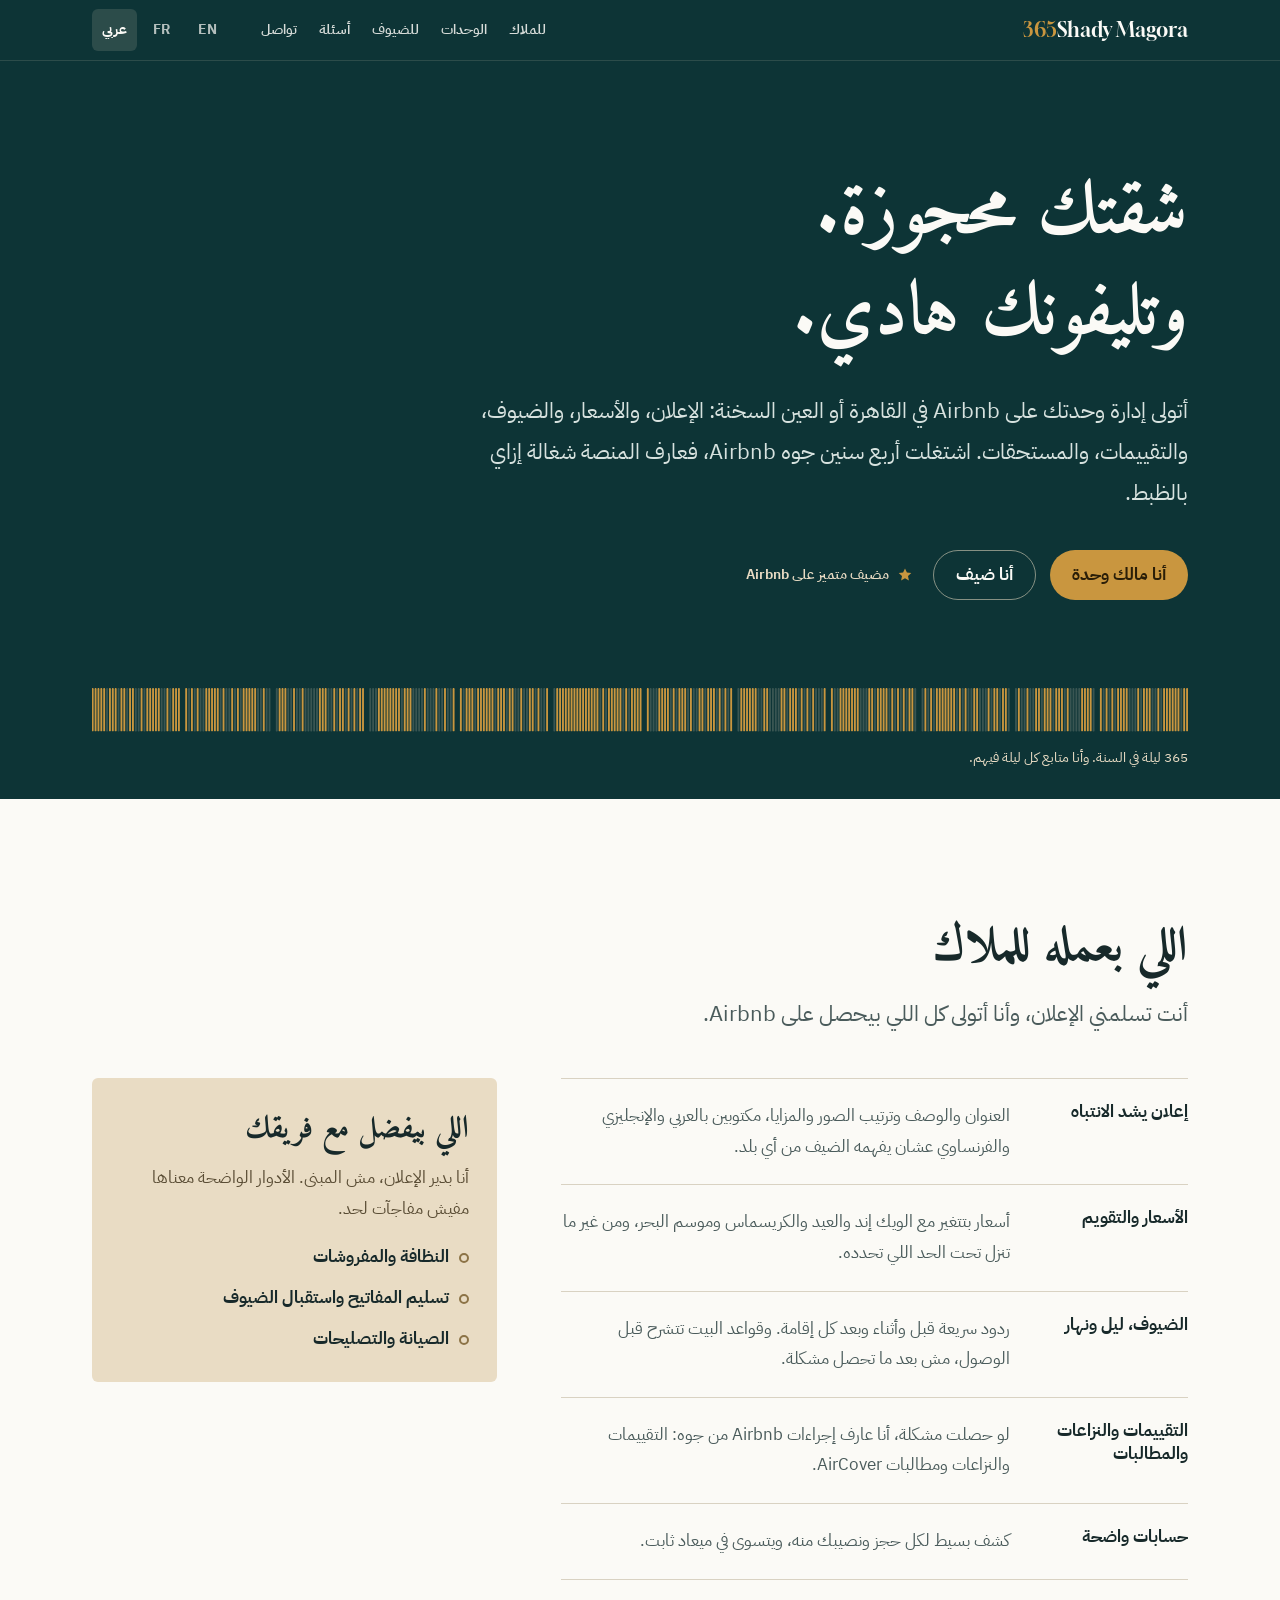
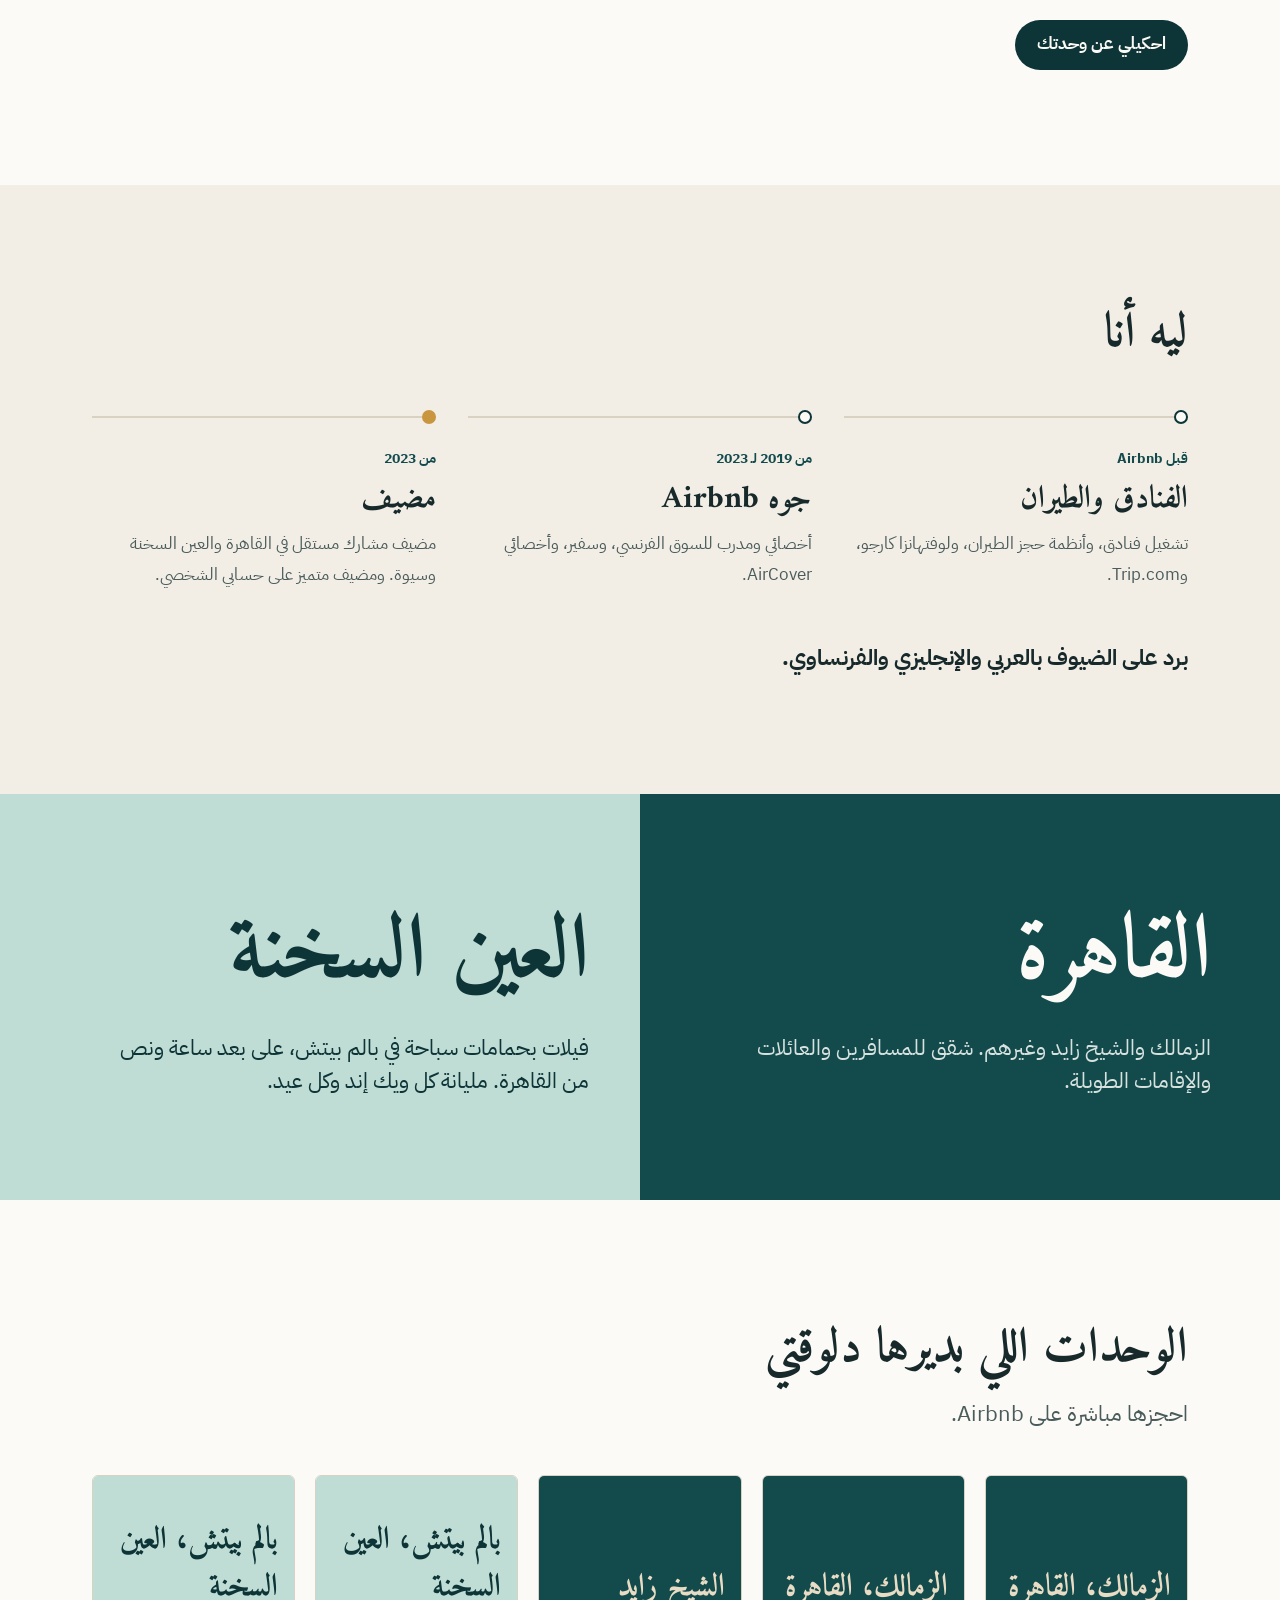
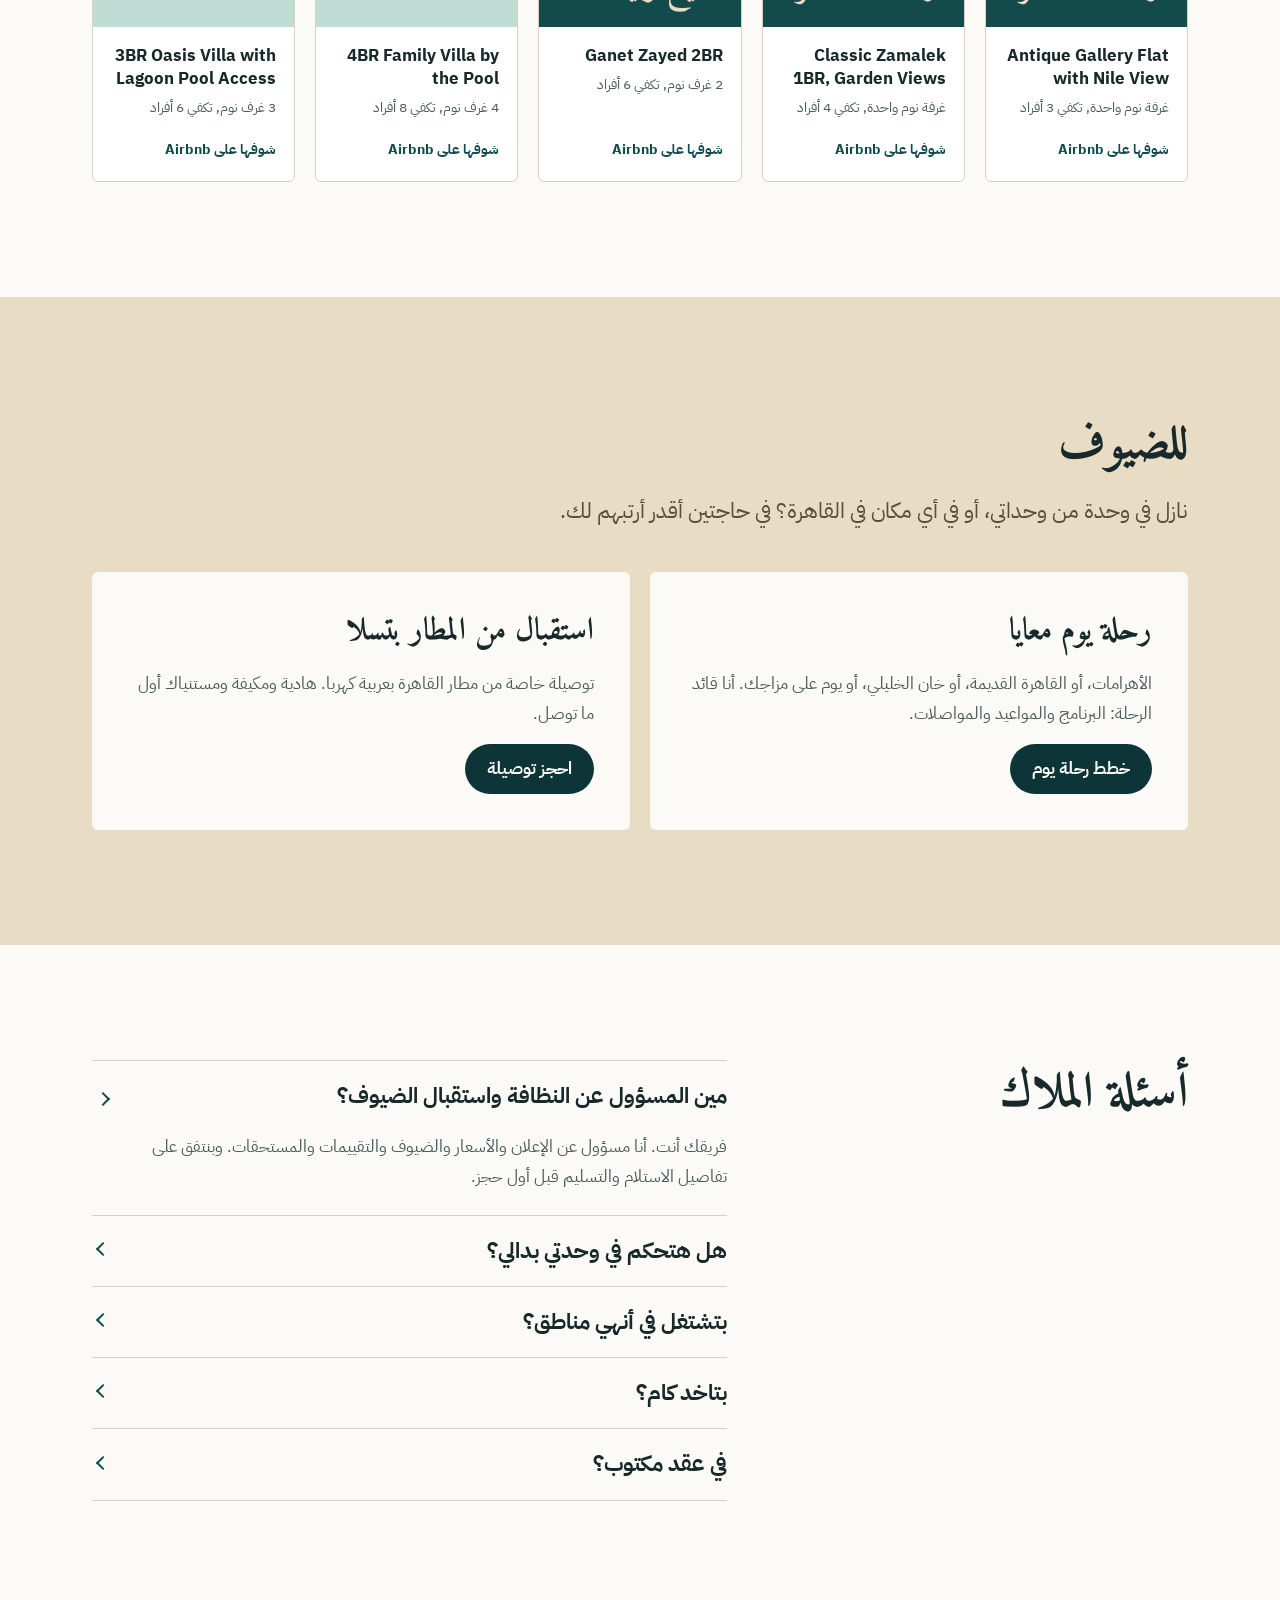
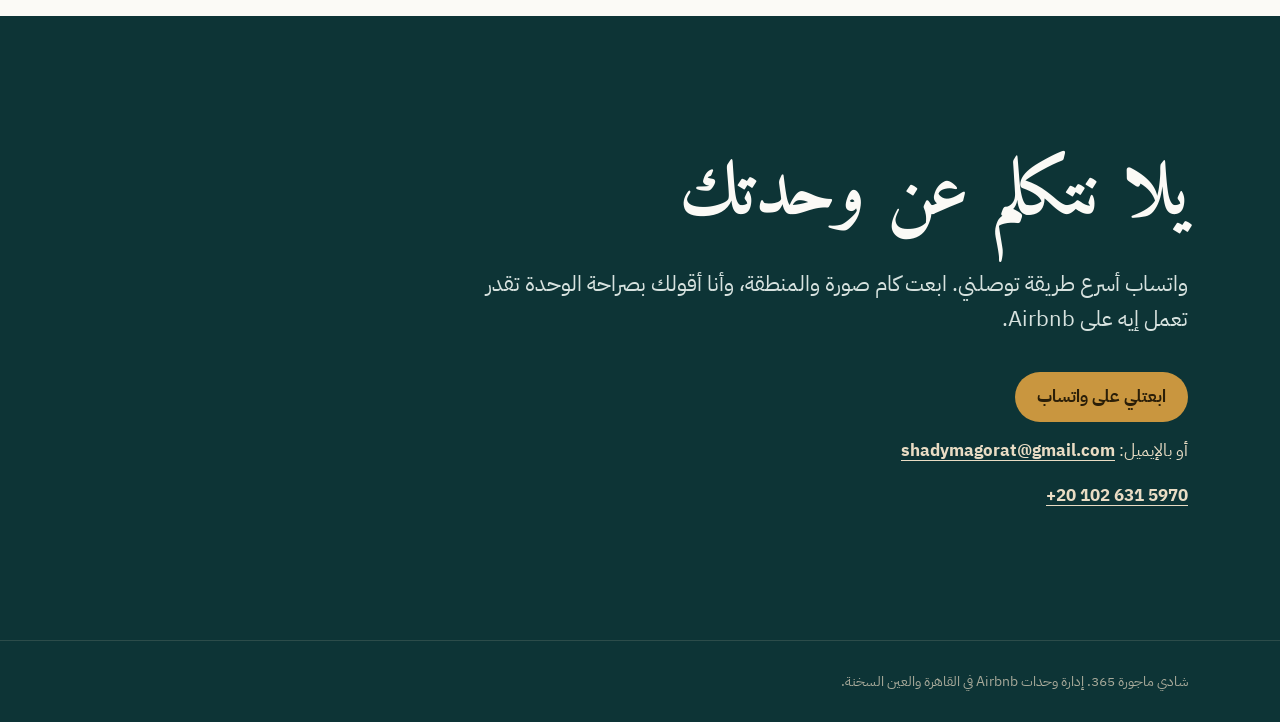
==== ar/index.html @ 0838be51 "Shady Magora 365 website: EN/FR/AR, WhatsApp CTAs, GitHub Pages deploy Co-Authored-By: Claude Opus 5" ====
<!doctype html>
<html lang="ar" dir="rtl">
<head>
<meta charset="utf-8">
<meta name="viewport" content="width=device-width, initial-scale=1">
<title>شادي ماجورة 365 | إدارة وحدات Airbnb في القاهرة والعين السخنة</title>
<meta name="description" content="أتولى إدارة وحدتك على Airbnb في القاهرة أو العين السخنة: الإعلان والأسعار والضيوف والتقييمات والمستحقات. عملت في Airbnb سابقًا، واليوم مضيف متميز.">
<link rel="canonical" href="https://shadymagorat-tech.github.io/shady-magora-365/ar/">
<link rel="alternate" hreflang="en" href="https://shadymagorat-tech.github.io/shady-magora-365/">
<link rel="alternate" hreflang="fr" href="https://shadymagorat-tech.github.io/shady-magora-365/fr/">
<link rel="alternate" hreflang="ar" href="https://shadymagorat-tech.github.io/shady-magora-365/ar/">
<link rel="alternate" hreflang="x-default" href="https://shadymagorat-tech.github.io/shady-magora-365/">
<meta property="og:type" content="website">
<meta property="og:site_name" content="Shady Magora 365">
<meta property="og:title" content="شادي ماجورة 365">
<meta property="og:description" content="شقتك محجوزة، وتليفونك هادي. إدارة وحدات Airbnb في القاهرة والعين السخنة.">
<meta property="og:url" content="https://shadymagorat-tech.github.io/shady-magora-365/ar/">
<meta property="og:image" content="https://shadymagorat-tech.github.io/shady-magora-365/assets/og.png">
<meta property="og:image:width" content="1200">
<meta property="og:image:height" content="630">
<meta property="og:locale" content="ar_EG">
<meta name="twitter:card" content="summary_large_image">
<meta name="twitter:title" content="شادي ماجورة 365">
<meta name="twitter:description" content="شقتك محجوزة، وتليفونك هادي. إدارة وحدات Airbnb في القاهرة والعين السخنة.">
<meta name="twitter:image" content="https://shadymagorat-tech.github.io/shady-magora-365/assets/og.png">
<meta name="theme-color" content="#0D3436">
<link rel="icon" href="../assets/favicon.svg" type="image/svg+xml">
<link rel="preconnect" href="https://fonts.googleapis.com">
<link rel="preconnect" href="https://fonts.gstatic.com" crossorigin>
<link rel="preload" as="style" href="https://fonts.googleapis.com/css2?family=Amiri:wght@700&amp;family=Gloock&amp;family=IBM+Plex+Sans+Arabic:wght@400;700&amp;display=swap">
<link rel="stylesheet" href="https://fonts.googleapis.com/css2?family=Amiri:wght@700&amp;family=Gloock&amp;family=IBM+Plex+Sans+Arabic:wght@400;700&amp;display=swap" media="print" onload="this.media='all'">
<noscript><link rel="stylesheet" href="https://fonts.googleapis.com/css2?family=Amiri:wght@700&amp;family=Gloock&amp;family=IBM+Plex+Sans+Arabic:wght@400;700&amp;display=swap"></noscript>
<link rel="stylesheet" href="../assets/style.css">

<script type="application/ld+json">{"@context": "https://schema.org", "@type": "LocalBusiness", "name": "Shady Magora 365", "description": "أتولى إدارة وحدتك على Airbnb في القاهرة أو العين السخنة: الإعلان والأسعار والضيوف والتقييمات والمستحقات. عملت في Airbnb سابقًا، واليوم مضيف متميز.", "url": "https://shadymagorat-tech.github.io/shady-magora-365/ar/", "image": "https://shadymagorat-tech.github.io/shady-magora-365/assets/og.png", "telephone": "+20 102 631 5970", "email": "shadymagorat@gmail.com", "founder": {"@type": "Person", "name": "Shady Magora"}, "address": {"@type": "PostalAddress", "addressLocality": "Cairo", "addressCountry": "EG"}, "areaServed": [{"@type": "City", "name": "Cairo"}, {"@type": "Place", "name": "Ain Sokhna"}], "knowsLanguage": ["ar", "en", "fr"]}</script>
</head>
<body>
<a class="skip" href="#main">انتقل إلى المحتوى</a>

<header class="top">
  <div class="wrap top__in">
    <a class="mark" href="../ar/"><span class="mark__name">Shady Magora</span> <span class="mark__num">365</span></a>
    <nav class="nav" aria-label="Main">
      <a href="#owners">للملاك</a>
      <a href="#stays">الوحدات</a>
      <a href="#guests">للضيوف</a>
      <a href="#faq">أسئلة</a>
      <a href="#contact">تواصل</a>
    </nav>
    <div class="langs" role="group" aria-label="اللغة">
      <a href="../" data-lang="en" lang="en" >EN</a>
      <a href="../fr/" data-lang="fr" lang="fr" >FR</a>
      <a href="../ar/" data-lang="ar" lang="ar" aria-current="page">عربي</a>
    </div>
  </div>
</header>

<main id="main">

<section class="hero">
  <div class="wrap hero__in">
    <h1 class="hero__title">شقتك محجوزة. وتليفونك هادي.</h1>
    <p class="hero__sub">أتولى إدارة وحدتك على Airbnb في القاهرة أو العين السخنة: الإعلان، والأسعار، والضيوف، والتقييمات، والمستحقات. اشتغلت أربع سنين جوه Airbnb، فعارف المنصة شغالة إزاي بالظبط.</p>
    <div class="hero__actions">
      <a class="btn btn--brass" href="#owners">أنا مالك وحدة</a>
      <a class="btn btn--ghost" href="#guests">أنا ضيف</a>
      <span class="badge"><svg aria-hidden="true" viewBox="0 0 16 16" width="16" height="16"><path d="M8 1.5l1.9 4 4.4.5-3.3 3 .9 4.4L8 11.2 4.1 13.4l.9-4.4-3.3-3 4.4-.5z" fill="currentColor"/></svg>مضيف متميز على Airbnb</span>
    </div>
  </div>
  <figure class="ribbon wrap">
    <svg viewBox="0 0 1754 34" preserveAspectRatio="none" role="img" aria-label="A year of nights on the calendar" focusable="false"><g class="open"><rect x="9.2" y="0" width="3" height="34" rx="1"/><rect x="41.4" y="0" width="3" height="34" rx="1"/><rect x="50.6" y="0" width="3" height="34" rx="1"/><rect x="55.2" y="0" width="3" height="34" rx="1"/><rect x="73.6" y="0" width="3" height="34" rx="1"/><rect x="82.8" y="0" width="3" height="34" rx="1"/><rect x="87.4" y="0" width="3" height="34" rx="1"/><rect x="92.0" y="0" width="3" height="34" rx="1"/><rect x="115.0" y="0" width="3" height="34" rx="1"/><rect x="124.2" y="0" width="3" height="34" rx="1"/><rect x="133.4" y="0" width="3" height="34" rx="1"/><rect x="149.6" y="0" width="3" height="34" rx="1"/><rect x="172.6" y="0" width="3" height="34" rx="1"/><rect x="177.2" y="0" width="3" height="34" rx="1"/><rect x="181.8" y="0" width="3" height="34" rx="1"/><rect x="186.4" y="0" width="3" height="34" rx="1"/><rect x="195.6" y="0" width="3" height="34" rx="1"/><rect x="214.0" y="0" width="3" height="34" rx="1"/><rect x="232.4" y="0" width="3" height="34" rx="1"/><rect x="246.2" y="0" width="3" height="34" rx="1"/><rect x="250.8" y="0" width="3" height="34" rx="1"/><rect x="260.0" y="0" width="3" height="34" rx="1"/><rect x="264.6" y="0" width="3" height="34" rx="1"/><rect x="273.8" y="0" width="3" height="34" rx="1"/><rect x="285.4" y="0" width="3" height="34" rx="1"/><rect x="299.2" y="0" width="3" height="34" rx="1"/><rect x="313.0" y="0" width="3" height="34" rx="1"/><rect x="322.2" y="0" width="3" height="34" rx="1"/><rect x="326.8" y="0" width="3" height="34" rx="1"/><rect x="331.4" y="0" width="3" height="34" rx="1"/><rect x="345.2" y="0" width="3" height="34" rx="1"/><rect x="349.8" y="0" width="3" height="34" rx="1"/><rect x="359.0" y="0" width="3" height="34" rx="1"/><rect x="368.2" y="0" width="3" height="34" rx="1"/><rect x="405.0" y="0" width="3" height="34" rx="1"/><rect x="414.2" y="0" width="3" height="34" rx="1"/><rect x="423.4" y="0" width="3" height="34" rx="1"/><rect x="435.0" y="0" width="3" height="34" rx="1"/><rect x="448.8" y="0" width="3" height="34" rx="1"/><rect x="458.0" y="0" width="3" height="34" rx="1"/><rect x="467.2" y="0" width="3" height="34" rx="1"/><rect x="476.4" y="0" width="3" height="34" rx="1"/><rect x="499.4" y="0" width="3" height="34" rx="1"/><rect x="513.2" y="0" width="3" height="34" rx="1"/><rect x="517.8" y="0" width="3" height="34" rx="1"/><rect x="522.4" y="0" width="3" height="34" rx="1"/><rect x="559.2" y="0" width="3" height="34" rx="1"/><rect x="563.8" y="0" width="3" height="34" rx="1"/><rect x="584.6" y="0" width="3" height="34" rx="1"/><rect x="589.2" y="0" width="3" height="34" rx="1"/><rect x="593.8" y="0" width="3" height="34" rx="1"/><rect x="603.0" y="0" width="3" height="34" rx="1"/><rect x="612.2" y="0" width="3" height="34" rx="1"/><rect x="621.4" y="0" width="3" height="34" rx="1"/><rect x="639.8" y="0" width="3" height="34" rx="1"/><rect x="653.6" y="0" width="3" height="34" rx="1"/><rect x="658.2" y="0" width="3" height="34" rx="1"/><rect x="662.8" y="0" width="3" height="34" rx="1"/><rect x="667.4" y="0" width="3" height="34" rx="1"/><rect x="681.2" y="0" width="3" height="34" rx="1"/><rect x="685.8" y="0" width="3" height="34" rx="1"/><rect x="718.0" y="0" width="3" height="34" rx="1"/><rect x="734.2" y="0" width="3" height="34" rx="1"/><rect x="743.4" y="0" width="3" height="34" rx="1"/><rect x="752.6" y="0" width="3" height="34" rx="1"/><rect x="771.0" y="0" width="3" height="34" rx="1"/><rect x="784.8" y="0" width="3" height="34" rx="1"/><rect x="789.4" y="0" width="3" height="34" rx="1"/><rect x="798.6" y="0" width="3" height="34" rx="1"/><rect x="817.0" y="0" width="3" height="34" rx="1"/><rect x="826.2" y="0" width="3" height="34" rx="1"/><rect x="849.2" y="0" width="3" height="34" rx="1"/><rect x="853.8" y="0" width="3" height="34" rx="1"/><rect x="858.4" y="0" width="3" height="34" rx="1"/><rect x="893.0" y="0" width="3" height="34" rx="1"/><rect x="902.2" y="0" width="3" height="34" rx="1"/><rect x="929.8" y="0" width="3" height="34" rx="1"/><rect x="939.0" y="0" width="3" height="34" rx="1"/><rect x="1012.6" y="0" width="3" height="34" rx="1"/><rect x="1028.8" y="0" width="3" height="34" rx="1"/><rect x="1033.4" y="0" width="3" height="34" rx="1"/><rect x="1042.6" y="0" width="3" height="34" rx="1"/><rect x="1056.4" y="0" width="3" height="34" rx="1"/><rect x="1061.0" y="0" width="3" height="34" rx="1"/><rect x="1070.2" y="0" width="3" height="34" rx="1"/><rect x="1074.8" y="0" width="3" height="34" rx="1"/><rect x="1088.6" y="0" width="3" height="34" rx="1"/><rect x="1107.0" y="0" width="3" height="34" rx="1"/><rect x="1139.2" y="0" width="3" height="34" rx="1"/><rect x="1157.6" y="0" width="3" height="34" rx="1"/><rect x="1178.4" y="0" width="3" height="34" rx="1"/><rect x="1183.0" y="0" width="3" height="34" rx="1"/><rect x="1192.2" y="0" width="3" height="34" rx="1"/><rect x="1196.8" y="0" width="3" height="34" rx="1"/><rect x="1206.0" y="0" width="3" height="34" rx="1"/><rect x="1210.6" y="0" width="3" height="34" rx="1"/><rect x="1215.2" y="0" width="3" height="34" rx="1"/><rect x="1224.4" y="0" width="3" height="34" rx="1"/><rect x="1229.0" y="0" width="3" height="34" rx="1"/><rect x="1233.6" y="0" width="3" height="34" rx="1"/><rect x="1238.2" y="0" width="3" height="34" rx="1"/><rect x="1256.6" y="0" width="3" height="34" rx="1"/><rect x="1298.0" y="0" width="3" height="34" rx="1"/><rect x="1302.6" y="0" width="3" height="34" rx="1"/><rect x="1307.2" y="0" width="3" height="34" rx="1"/><rect x="1328.0" y="0" width="3" height="34" rx="1"/><rect x="1337.2" y="0" width="3" height="34" rx="1"/><rect x="1346.4" y="0" width="3" height="34" rx="1"/><rect x="1360.2" y="0" width="3" height="34" rx="1"/><rect x="1369.4" y="0" width="3" height="34" rx="1"/><rect x="1374.0" y="0" width="3" height="34" rx="1"/><rect x="1392.4" y="0" width="3" height="34" rx="1"/><rect x="1397.0" y="0" width="3" height="34" rx="1"/><rect x="1401.6" y="0" width="3" height="34" rx="1"/><rect x="1406.2" y="0" width="3" height="34" rx="1"/><rect x="1410.8" y="0" width="3" height="34" rx="1"/><rect x="1420.0" y="0" width="3" height="34" rx="1"/><rect x="1424.6" y="0" width="3" height="34" rx="1"/><rect x="1433.8" y="0" width="3" height="34" rx="1"/><rect x="1438.4" y="0" width="3" height="34" rx="1"/><rect x="1456.8" y="0" width="3" height="34" rx="1"/><rect x="1468.4" y="0" width="3" height="34" rx="1"/><rect x="1473.0" y="0" width="3" height="34" rx="1"/><rect x="1482.2" y="0" width="3" height="34" rx="1"/><rect x="1486.8" y="0" width="3" height="34" rx="1"/><rect x="1514.4" y="0" width="3" height="34" rx="1"/><rect x="1523.6" y="0" width="3" height="34" rx="1"/><rect x="1532.8" y="0" width="3" height="34" rx="1"/><rect x="1537.4" y="0" width="3" height="34" rx="1"/><rect x="1546.6" y="0" width="3" height="34" rx="1"/><rect x="1574.2" y="0" width="3" height="34" rx="1"/><rect x="1578.8" y="0" width="3" height="34" rx="1"/><rect x="1588.0" y="0" width="3" height="34" rx="1"/><rect x="1597.2" y="0" width="3" height="34" rx="1"/><rect x="1627.2" y="0" width="3" height="34" rx="1"/><rect x="1636.4" y="0" width="3" height="34" rx="1"/><rect x="1641.0" y="0" width="3" height="34" rx="1"/><rect x="1668.6" y="0" width="3" height="34" rx="1"/><rect x="1677.8" y="0" width="3" height="34" rx="1"/><rect x="1682.4" y="0" width="3" height="34" rx="1"/><rect x="1696.2" y="0" width="3" height="34" rx="1"/><rect x="1710.0" y="0" width="3" height="34" rx="1"/><rect x="1728.4" y="0" width="3" height="34" rx="1"/></g><g class="booked"><rect x="0.0" y="0" width="3" height="34" rx="1"/><rect x="4.6" y="0" width="3" height="34" rx="1"/><rect x="13.8" y="0" width="3" height="34" rx="1"/><rect x="18.4" y="0" width="3" height="34" rx="1"/><rect x="23.0" y="0" width="3" height="34" rx="1"/><rect x="27.6" y="0" width="3" height="34" rx="1"/><rect x="32.2" y="0" width="3" height="34" rx="1"/><rect x="36.8" y="0" width="3" height="34" rx="1"/><rect x="46.0" y="0" width="3" height="34" rx="1"/><rect x="59.8" y="0" width="3" height="34" rx="1"/><rect x="64.4" y="0" width="3" height="34" rx="1"/><rect x="69.0" y="0" width="3" height="34" rx="1"/><rect x="78.2" y="0" width="3" height="34" rx="1"/><rect x="96.6" y="0" width="3" height="34" rx="1"/><rect x="101.2" y="0" width="3" height="34" rx="1"/><rect x="105.8" y="0" width="3" height="34" rx="1"/><rect x="110.4" y="0" width="3" height="34" rx="1"/><rect x="119.6" y="0" width="3" height="34" rx="1"/><rect x="128.8" y="0" width="3" height="34" rx="1"/><rect x="138.0" y="0" width="3" height="34" rx="1"/><rect x="154.2" y="0" width="3" height="34" rx="1"/><rect x="158.8" y="0" width="3" height="34" rx="1"/><rect x="163.4" y="0" width="3" height="34" rx="1"/><rect x="168.0" y="0" width="3" height="34" rx="1"/><rect x="191.0" y="0" width="3" height="34" rx="1"/><rect x="200.2" y="0" width="3" height="34" rx="1"/><rect x="204.8" y="0" width="3" height="34" rx="1"/><rect x="209.4" y="0" width="3" height="34" rx="1"/><rect x="218.6" y="0" width="3" height="34" rx="1"/><rect x="223.2" y="0" width="3" height="34" rx="1"/><rect x="227.8" y="0" width="3" height="34" rx="1"/><rect x="237.0" y="0" width="3" height="34" rx="1"/><rect x="241.6" y="0" width="3" height="34" rx="1"/><rect x="255.4" y="0" width="3" height="34" rx="1"/><rect x="269.2" y="0" width="3" height="34" rx="1"/><rect x="290.0" y="0" width="3" height="34" rx="1"/><rect x="294.6" y="0" width="3" height="34" rx="1"/><rect x="303.8" y="0" width="3" height="34" rx="1"/><rect x="308.4" y="0" width="3" height="34" rx="1"/><rect x="317.6" y="0" width="3" height="34" rx="1"/><rect x="336.0" y="0" width="3" height="34" rx="1"/><rect x="340.6" y="0" width="3" height="34" rx="1"/><rect x="354.4" y="0" width="3" height="34" rx="1"/><rect x="363.6" y="0" width="3" height="34" rx="1"/><rect x="372.8" y="0" width="3" height="34" rx="1"/><rect x="377.4" y="0" width="3" height="34" rx="1"/><rect x="382.0" y="0" width="3" height="34" rx="1"/><rect x="386.6" y="0" width="3" height="34" rx="1"/><rect x="391.2" y="0" width="3" height="34" rx="1"/><rect x="395.8" y="0" width="3" height="34" rx="1"/><rect x="400.4" y="0" width="3" height="34" rx="1"/><rect x="409.6" y="0" width="3" height="34" rx="1"/><rect x="418.8" y="0" width="3" height="34" rx="1"/><rect x="439.6" y="0" width="3" height="34" rx="1"/><rect x="444.2" y="0" width="3" height="34" rx="1"/><rect x="453.4" y="0" width="3" height="34" rx="1"/><rect x="462.6" y="0" width="3" height="34" rx="1"/><rect x="471.8" y="0" width="3" height="34" rx="1"/><rect x="481.0" y="0" width="3" height="34" rx="1"/><rect x="485.6" y="0" width="3" height="34" rx="1"/><rect x="490.2" y="0" width="3" height="34" rx="1"/><rect x="494.8" y="0" width="3" height="34" rx="1"/><rect x="504.0" y="0" width="3" height="34" rx="1"/><rect x="508.6" y="0" width="3" height="34" rx="1"/><rect x="527.0" y="0" width="3" height="34" rx="1"/><rect x="531.6" y="0" width="3" height="34" rx="1"/><rect x="536.2" y="0" width="3" height="34" rx="1"/><rect x="540.8" y="0" width="3" height="34" rx="1"/><rect x="545.4" y="0" width="3" height="34" rx="1"/><rect x="550.0" y="0" width="3" height="34" rx="1"/><rect x="554.6" y="0" width="3" height="34" rx="1"/><rect x="568.4" y="0" width="3" height="34" rx="1"/><rect x="580.0" y="0" width="3" height="34" rx="1"/><rect x="598.4" y="0" width="3" height="34" rx="1"/><rect x="607.6" y="0" width="3" height="34" rx="1"/><rect x="616.8" y="0" width="3" height="34" rx="1"/><rect x="626.0" y="0" width="3" height="34" rx="1"/><rect x="630.6" y="0" width="3" height="34" rx="1"/><rect x="635.2" y="0" width="3" height="34" rx="1"/><rect x="644.4" y="0" width="3" height="34" rx="1"/><rect x="649.0" y="0" width="3" height="34" rx="1"/><rect x="672.0" y="0" width="3" height="34" rx="1"/><rect x="676.6" y="0" width="3" height="34" rx="1"/><rect x="690.4" y="0" width="3" height="34" rx="1"/><rect x="695.0" y="0" width="3" height="34" rx="1"/><rect x="699.6" y="0" width="3" height="34" rx="1"/><rect x="704.2" y="0" width="3" height="34" rx="1"/><rect x="708.8" y="0" width="3" height="34" rx="1"/><rect x="713.4" y="0" width="3" height="34" rx="1"/><rect x="729.6" y="0" width="3" height="34" rx="1"/><rect x="738.8" y="0" width="3" height="34" rx="1"/><rect x="748.0" y="0" width="3" height="34" rx="1"/><rect x="757.2" y="0" width="3" height="34" rx="1"/><rect x="761.8" y="0" width="3" height="34" rx="1"/><rect x="766.4" y="0" width="3" height="34" rx="1"/><rect x="775.6" y="0" width="3" height="34" rx="1"/><rect x="780.2" y="0" width="3" height="34" rx="1"/><rect x="794.0" y="0" width="3" height="34" rx="1"/><rect x="803.2" y="0" width="3" height="34" rx="1"/><rect x="807.8" y="0" width="3" height="34" rx="1"/><rect x="812.4" y="0" width="3" height="34" rx="1"/><rect x="821.6" y="0" width="3" height="34" rx="1"/><rect x="830.8" y="0" width="3" height="34" rx="1"/><rect x="835.4" y="0" width="3" height="34" rx="1"/><rect x="840.0" y="0" width="3" height="34" rx="1"/><rect x="844.6" y="0" width="3" height="34" rx="1"/><rect x="863.0" y="0" width="3" height="34" rx="1"/><rect x="874.6" y="0" width="3" height="34" rx="1"/><rect x="879.2" y="0" width="3" height="34" rx="1"/><rect x="883.8" y="0" width="3" height="34" rx="1"/><rect x="888.4" y="0" width="3" height="34" rx="1"/><rect x="897.6" y="0" width="3" height="34" rx="1"/><rect x="906.8" y="0" width="3" height="34" rx="1"/><rect x="911.4" y="0" width="3" height="34" rx="1"/><rect x="916.0" y="0" width="3" height="34" rx="1"/><rect x="920.6" y="0" width="3" height="34" rx="1"/><rect x="925.2" y="0" width="3" height="34" rx="1"/><rect x="934.4" y="0" width="3" height="34" rx="1"/><rect x="943.6" y="0" width="3" height="34" rx="1"/><rect x="948.2" y="0" width="3" height="34" rx="1"/><rect x="952.8" y="0" width="3" height="34" rx="1"/><rect x="957.4" y="0" width="3" height="34" rx="1"/><rect x="962.0" y="0" width="3" height="34" rx="1"/><rect x="966.6" y="0" width="3" height="34" rx="1"/><rect x="971.2" y="0" width="3" height="34" rx="1"/><rect x="975.8" y="0" width="3" height="34" rx="1"/><rect x="980.4" y="0" width="3" height="34" rx="1"/><rect x="985.0" y="0" width="3" height="34" rx="1"/><rect x="989.6" y="0" width="3" height="34" rx="1"/><rect x="994.2" y="0" width="3" height="34" rx="1"/><rect x="998.8" y="0" width="3" height="34" rx="1"/><rect x="1003.4" y="0" width="3" height="34" rx="1"/><rect x="1008.0" y="0" width="3" height="34" rx="1"/><rect x="1024.2" y="0" width="3" height="34" rx="1"/><rect x="1038.0" y="0" width="3" height="34" rx="1"/><rect x="1047.2" y="0" width="3" height="34" rx="1"/><rect x="1051.8" y="0" width="3" height="34" rx="1"/><rect x="1065.6" y="0" width="3" height="34" rx="1"/><rect x="1079.4" y="0" width="3" height="34" rx="1"/><rect x="1084.0" y="0" width="3" height="34" rx="1"/><rect x="1093.2" y="0" width="3" height="34" rx="1"/><rect x="1097.8" y="0" width="3" height="34" rx="1"/><rect x="1102.4" y="0" width="3" height="34" rx="1"/><rect x="1111.6" y="0" width="3" height="34" rx="1"/><rect x="1116.2" y="0" width="3" height="34" rx="1"/><rect x="1120.8" y="0" width="3" height="34" rx="1"/><rect x="1125.4" y="0" width="3" height="34" rx="1"/><rect x="1130.0" y="0" width="3" height="34" rx="1"/><rect x="1134.6" y="0" width="3" height="34" rx="1"/><rect x="1143.8" y="0" width="3" height="34" rx="1"/><rect x="1148.4" y="0" width="3" height="34" rx="1"/><rect x="1153.0" y="0" width="3" height="34" rx="1"/><rect x="1162.2" y="0" width="3" height="34" rx="1"/><rect x="1173.8" y="0" width="3" height="34" rx="1"/><rect x="1187.6" y="0" width="3" height="34" rx="1"/><rect x="1201.4" y="0" width="3" height="34" rx="1"/><rect x="1219.8" y="0" width="3" height="34" rx="1"/><rect x="1242.8" y="0" width="3" height="34" rx="1"/><rect x="1247.4" y="0" width="3" height="34" rx="1"/><rect x="1252.0" y="0" width="3" height="34" rx="1"/><rect x="1261.2" y="0" width="3" height="34" rx="1"/><rect x="1265.8" y="0" width="3" height="34" rx="1"/><rect x="1270.4" y="0" width="3" height="34" rx="1"/><rect x="1275.0" y="0" width="3" height="34" rx="1"/><rect x="1279.6" y="0" width="3" height="34" rx="1"/><rect x="1284.2" y="0" width="3" height="34" rx="1"/><rect x="1288.8" y="0" width="3" height="34" rx="1"/><rect x="1293.4" y="0" width="3" height="34" rx="1"/><rect x="1318.8" y="0" width="3" height="34" rx="1"/><rect x="1323.4" y="0" width="3" height="34" rx="1"/><rect x="1332.6" y="0" width="3" height="34" rx="1"/><rect x="1341.8" y="0" width="3" height="34" rx="1"/><rect x="1351.0" y="0" width="3" height="34" rx="1"/><rect x="1355.6" y="0" width="3" height="34" rx="1"/><rect x="1364.8" y="0" width="3" height="34" rx="1"/><rect x="1378.6" y="0" width="3" height="34" rx="1"/><rect x="1383.2" y="0" width="3" height="34" rx="1"/><rect x="1387.8" y="0" width="3" height="34" rx="1"/><rect x="1415.4" y="0" width="3" height="34" rx="1"/><rect x="1429.2" y="0" width="3" height="34" rx="1"/><rect x="1443.0" y="0" width="3" height="34" rx="1"/><rect x="1447.6" y="0" width="3" height="34" rx="1"/><rect x="1452.2" y="0" width="3" height="34" rx="1"/><rect x="1477.6" y="0" width="3" height="34" rx="1"/><rect x="1491.4" y="0" width="3" height="34" rx="1"/><rect x="1496.0" y="0" width="3" height="34" rx="1"/><rect x="1500.6" y="0" width="3" height="34" rx="1"/><rect x="1505.2" y="0" width="3" height="34" rx="1"/><rect x="1509.8" y="0" width="3" height="34" rx="1"/><rect x="1519.0" y="0" width="3" height="34" rx="1"/><rect x="1528.2" y="0" width="3" height="34" rx="1"/><rect x="1542.0" y="0" width="3" height="34" rx="1"/><rect x="1551.2" y="0" width="3" height="34" rx="1"/><rect x="1555.8" y="0" width="3" height="34" rx="1"/><rect x="1560.4" y="0" width="3" height="34" rx="1"/><rect x="1565.0" y="0" width="3" height="34" rx="1"/><rect x="1569.6" y="0" width="3" height="34" rx="1"/><rect x="1583.4" y="0" width="3" height="34" rx="1"/><rect x="1592.6" y="0" width="3" height="34" rx="1"/><rect x="1601.8" y="0" width="3" height="34" rx="1"/><rect x="1613.4" y="0" width="3" height="34" rx="1"/><rect x="1618.0" y="0" width="3" height="34" rx="1"/><rect x="1622.6" y="0" width="3" height="34" rx="1"/><rect x="1631.8" y="0" width="3" height="34" rx="1"/><rect x="1645.6" y="0" width="3" height="34" rx="1"/><rect x="1650.2" y="0" width="3" height="34" rx="1"/><rect x="1654.8" y="0" width="3" height="34" rx="1"/><rect x="1659.4" y="0" width="3" height="34" rx="1"/><rect x="1664.0" y="0" width="3" height="34" rx="1"/><rect x="1673.2" y="0" width="3" height="34" rx="1"/><rect x="1687.0" y="0" width="3" height="34" rx="1"/><rect x="1691.6" y="0" width="3" height="34" rx="1"/><rect x="1700.8" y="0" width="3" height="34" rx="1"/><rect x="1705.4" y="0" width="3" height="34" rx="1"/><rect x="1714.6" y="0" width="3" height="34" rx="1"/><rect x="1719.2" y="0" width="3" height="34" rx="1"/><rect x="1723.8" y="0" width="3" height="34" rx="1"/><rect x="1733.0" y="0" width="3" height="34" rx="1"/><rect x="1737.6" y="0" width="3" height="34" rx="1"/><rect x="1742.2" y="0" width="3" height="34" rx="1"/><rect x="1746.8" y="0" width="3" height="34" rx="1"/><rect x="1751.4" y="0" width="3" height="34" rx="1"/></g></svg>
    <figcaption>365 ليلة في السنة. وأنا متابع كل ليلة فيهم.</figcaption>
  </figure>
</section>

<section id="owners" class="sec owners">
  <div class="wrap">
    <h2 class="h2">اللي بعمله للملاك</h2>
    <p class="lead">أنت تسلمني الإعلان، وأنا أتولى كل اللي بيحصل على Airbnb.</p>
    <div class="owners__grid">
      <ul class="dolist">
        <li><h3>إعلان يشد الانتباه</h3><p>العنوان والوصف وترتيب الصور والمزايا، مكتوبين بالعربي والإنجليزي والفرنساوي عشان يفهمه الضيف من أي بلد.</p></li>
        <li><h3>الأسعار والتقويم</h3><p>أسعار بتتغير مع الويك إند والعيد والكريسماس وموسم البحر، ومن غير ما تنزل تحت الحد اللي تحدده.</p></li>
        <li><h3>الضيوف، ليل ونهار</h3><p>ردود سريعة قبل وأثناء وبعد كل إقامة. وقواعد البيت تتشرح قبل الوصول، مش بعد ما تحصل مشكلة.</p></li>
        <li><h3>التقييمات والنزاعات والمطالبات</h3><p>لو حصلت مشكلة، أنا عارف إجراءات Airbnb من جوه: التقييمات والنزاعات ومطالبات AirCover.</p></li>
        <li><h3>حسابات واضحة</h3><p>كشف بسيط لكل حجز ونصيبك منه، ويتسوى في ميعاد ثابت.</p></li>
        
      </ul>
      <aside class="yours">
        <h3>اللي بيفضل مع فريقك</h3>
        <p>أنا بدير الإعلان، مش المبنى. الأدوار الواضحة معناها مفيش مفاجآت لحد.</p>
        <ul><li>النظافة والمفروشات</li><li>تسليم المفاتيح واستقبال الضيوف</li><li>الصيانة والتصليحات</li></ul>
      </aside>
    </div>
    <a class="btn btn--teal" href="https://wa.me/201026315970?text=%D8%A3%D9%87%D9%84%D9%8B%D8%A7%20%D8%B4%D8%A7%D8%AF%D9%8A%D8%8C%20%D8%B9%D9%86%D8%AF%D9%8A%20%D9%88%D8%AD%D8%AF%D8%A9%20%D9%88%D8%B9%D8%A7%D9%8A%D8%B2%D9%83%20%D8%AA%D8%AF%D9%8A%D8%B1%D9%87%D8%A7%20%D8%B9%D9%84%D9%89%20Airbnb." target="_blank" rel="noopener">احكيلي عن وحدتك</a>
  </div>
</section>

<section class="sec why">
  <div class="wrap">
    <h2 class="h2">ليه أنا</h2>
    <ol class="timeline">
      <li><span class="timeline__when">قبل Airbnb</span><h3>الفنادق والطيران</h3><p>تشغيل فنادق، وأنظمة حجز الطيران، ولوفتهانزا كارجو، وTrip.com.</p></li>
      <li><span class="timeline__when">من 2019 لـ 2023</span><h3>جوه Airbnb</h3><p>أخصائي ومدرب للسوق الفرنسي، وسفير، وأخصائي AirCover.</p></li>
      <li><span class="timeline__when">من 2023</span><h3>مضيف</h3><p>مضيف مشارك مستقل في القاهرة والعين السخنة وسيوة. ومضيف متميز على حسابي الشخصي.</p></li>
      
    </ol>
    <p class="why__langs">برد على الضيوف بالعربي والإنجليزي والفرنساوي.</p>
  </div>
</section>

<section class="areas" aria-labelledby="areas-title">
  <h2 id="areas-title" class="visually-hidden">بشتغل فين</h2>
  <div class="area area--cairo"><div class="area__in"><p class="area__name">القاهرة</p><p>الزمالك والشيخ زايد وغيرهم. شقق للمسافرين والعائلات والإقامات الطويلة.</p></div></div>
  <div class="area area--sokhna"><div class="area__in"><p class="area__name">العين السخنة</p><p>فيلات بحمامات سباحة في بالم بيتش، على بعد ساعة ونص من القاهرة. مليانة كل ويك إند وكل عيد.</p></div></div>
</section>

<section id="stays" class="sec stays">
  <div class="wrap">
    <h2 class="h2">الوحدات اللي بديرها دلوقتي</h2>
    <p class="lead">احجزها مباشرة على Airbnb.</p>
    <ul class="stays__list">
      <li class="stay stay--cairo">
        <a href="https://www.airbnb.com/rooms/1747283504789570481" target="_blank" rel="noopener">
          <span class="stay__ph" aria-hidden="true"><span>الزمالك، القاهرة</span></span>
          <span class="stay__body">
            
            <span class="stay__name" lang="en">Antique Gallery Flat with Nile View</span>
            <span class="stay__meta">غرفة نوم واحدة, تكفي 3 أفراد</span>
            <span class="stay__link">شوفها على Airbnb</span>
          </span>
        </a>
      </li>
      <li class="stay stay--cairo">
        <a href="https://www.airbnb.com/rooms/1773917349237692831" target="_blank" rel="noopener">
          <span class="stay__ph" aria-hidden="true"><span>الزمالك، القاهرة</span></span>
          <span class="stay__body">
            
            <span class="stay__name" lang="en">Classic Zamalek 1BR, Garden Views</span>
            <span class="stay__meta">غرفة نوم واحدة, تكفي 4 أفراد</span>
            <span class="stay__link">شوفها على Airbnb</span>
          </span>
        </a>
      </li>
      <li class="stay stay--cairo">
        <a href="https://www.airbnb.com/rooms/1789826555417858049" target="_blank" rel="noopener">
          <span class="stay__ph" aria-hidden="true"><span>الشيخ زايد</span></span>
          <span class="stay__body">
            
            <span class="stay__name" lang="en">Ganet Zayed 2BR</span>
            <span class="stay__meta">2 غرف نوم, تكفي 6 أفراد</span>
            <span class="stay__link">شوفها على Airbnb</span>
          </span>
        </a>
      </li>
      <li class="stay stay--sokhna">
        <a href="https://www.airbnb.com/rooms/1773275330884641794" target="_blank" rel="noopener">
          <span class="stay__ph" aria-hidden="true"><span>بالم بيتش، العين السخنة</span></span>
          <span class="stay__body">
            
            <span class="stay__name" lang="en">4BR Family Villa by the Pool</span>
            <span class="stay__meta">4 غرف نوم, تكفي 8 أفراد</span>
            <span class="stay__link">شوفها على Airbnb</span>
          </span>
        </a>
      </li>
      <li class="stay stay--sokhna">
        <a href="https://www.airbnb.com/rooms/1791418875302515737" target="_blank" rel="noopener">
          <span class="stay__ph" aria-hidden="true"><span>بالم بيتش، العين السخنة</span></span>
          <span class="stay__body">
            
            <span class="stay__name" lang="en">3BR Oasis Villa with Lagoon Pool Access</span>
            <span class="stay__meta">3 غرف نوم, تكفي 6 أفراد</span>
            <span class="stay__link">شوفها على Airbnb</span>
          </span>
        </a>
      </li>
      
    </ul>
  </div>
</section>

<section id="guests" class="sec guests">
  <div class="wrap">
    <h2 class="h2">للضيوف</h2>
    <p class="lead">نازل في وحدة من وحداتي، أو في أي مكان في القاهرة؟ في حاجتين أقدر أرتبهم لك.</p>
    <div class="offers">
      <article class="offer">
        <h3>رحلة يوم معايا</h3>
        <p>الأهرامات، أو القاهرة القديمة، أو خان الخليلي، أو يوم على مزاجك. أنا قائد الرحلة: البرنامج والمواعيد والمواصلات.</p>
        <a class="btn btn--teal" href="https://wa.me/201026315970?text=%D8%A3%D9%87%D9%84%D9%8B%D8%A7%20%D8%B4%D8%A7%D8%AF%D9%8A%D8%8C%20%D8%AD%D8%A7%D8%A8%D8%A8%20%D8%A3%D8%AE%D8%B7%D8%B7%20%D8%B1%D8%AD%D9%84%D8%A9%20%D9%8A%D9%88%D9%85." target="_blank" rel="noopener">خطط رحلة يوم</a>
      </article>
      <article class="offer">
        <h3>استقبال من المطار بتسلا</h3>
        <p>توصيلة خاصة من مطار القاهرة بعربية كهربا. هادية ومكيفة ومستنياك أول ما توصل.</p>
        <a class="btn btn--teal" href="https://wa.me/201026315970?text=%D8%A3%D9%87%D9%84%D9%8B%D8%A7%20%D8%B4%D8%A7%D8%AF%D9%8A%D8%8C%20%D9%85%D8%AD%D8%AA%D8%A7%D8%AC%20%D8%AA%D9%88%D8%B5%D9%8A%D9%84%D8%A9%20%D9%85%D9%86%20%D8%A7%D9%84%D9%85%D8%B7%D8%A7%D8%B1." target="_blank" rel="noopener">احجز توصيلة</a>
      </article>
    </div>
  </div>
</section>

<section id="reviews" class="sec reviews" hidden>
  <div class="wrap">
    <h2 class="h2">الضيوف قالوا إيه</h2>
    <ul class="reviews__list" data-src="../data/reviews.json" data-source-label="اقرأه على Airbnb"></ul>
  </div>
</section>

<section id="faq" class="sec faq">
  <div class="wrap faq__wrap">
    <h2 class="h2">أسئلة الملاك</h2>
    <div class="faq__list">
      <details open><summary>مين المسؤول عن النظافة واستقبال الضيوف؟</summary><p>فريقك أنت. أنا مسؤول عن الإعلان والأسعار والضيوف والتقييمات والمستحقات. وبنتفق على تفاصيل الاستلام والتسليم قبل أول حجز.</p></details>
      <details><summary>هل هتحكم في وحدتي بدالي؟</summary><p>لأ. أنت اللي بتحدد أقل سعر تقبله، وتقدر تقفل أي أيام عايزها لنفسك.</p></details>
      <details><summary>بتشتغل في أنهي مناطق؟</summary><p>القاهرة (الزمالك والشيخ زايد وغيرهم) والعين السخنة. منطقة تانية؟ اسأل برضه.</p></details>
      <details><summary>بتاخد كام؟</summary><p>نسبة من كل حجز. النسبة بتختلف حسب الوحدة، فخلينا نتكلم عن وحدتك على واتساب.</p></details>
      <details><summary>في عقد مكتوب؟</summary><p>أيوه. عقد موقّع بالعربي والإنجليزي قبل ما أي حاجة تنزل أونلاين.</p></details>
      
    </div>
  </div>
</section>

<section id="contact" class="contact">
  <div class="wrap">
    <h2 class="contact__title">يلا نتكلم عن وحدتك</h2>
    <p class="contact__lead">واتساب أسرع طريقة توصلني. ابعت كام صورة والمنطقة، وأنا أقولك بصراحة الوحدة تقدر تعمل إيه على Airbnb.</p>
    <div class="contact__actions">
      <a class="btn btn--brass" href="https://wa.me/201026315970?text=%D8%A3%D9%87%D9%84%D9%8B%D8%A7%20%D8%B4%D8%A7%D8%AF%D9%8A%21" target="_blank" rel="noopener">ابعتلي على واتساب</a>
      <p class="contact__alt">أو بالإيميل: <a href="mailto:shadymagorat@gmail.com">shadymagorat@gmail.com</a></p>
      <p class="contact__alt"><a href="tel:+201026315970" dir="ltr">+20 102 631 5970</a></p>
    </div>
  </div>
</section>

</main>

<footer class="foot">
  <div class="wrap"><p>شادي ماجورة 365. إدارة وحدات Airbnb في القاهرة والعين السخنة.</p></div>
</footer>

<a class="float-wa" href="https://wa.me/201026315970?text=%D8%A3%D9%87%D9%84%D9%8B%D8%A7%20%D8%B4%D8%A7%D8%AF%D9%8A%21" target="_blank" rel="noopener">
  <svg aria-hidden="true" viewBox="0 0 24 24" width="22" height="22"><path d="M4 5.5A2.5 2.5 0 0 1 6.5 3h11A2.5 2.5 0 0 1 20 5.5v8a2.5 2.5 0 0 1-2.5 2.5H10l-4.2 3.6c-.5.4-1.3.1-1.3-.6V16A2.5 2.5 0 0 1 4 13.5z" fill="currentColor"/></svg>
  <span>كلمني على واتساب</span>
</a>

<script src="../assets/site.js" defer></script>
</body>
</html>
---- assets/style.css ----
/* Shady Magora 365
   Palette: the Nile at dusk (deep teal), golden-hour brass, Sokhna sea, desert sand, paper. */
:root {
  --nile: #0D3436;        /* deep teal, hero and contact */
  --nile-2: #134B4D;      /* lifted teal, Cairo block */
  --brass: #C9963F;       /* golden hour, booked nights and primary buttons */
  --brass-ink: #2A1E08;   /* text on brass */
  --sea: #BFDCD5;         /* Sokhna water */
  --sand: #E9DCC4;        /* desert sand panels */
  --paper: #FBFAF6;       /* page */
  --ink: #17292A;         /* body text */
  --ink-2: #4A5B5B;       /* secondary text */
  --line: #D9D2C2;

  --display: "Gloock", Georgia, serif;
  --body: "Manrope", system-ui, -apple-system, "Segoe UI", sans-serif;

  --step--1: clamp(0.84rem, 0.82rem + 0.1vw, 0.9rem);
  --step-0: clamp(1rem, 0.97rem + 0.15vw, 1.0625rem);
  --step-1: clamp(1.2rem, 1.12rem + 0.35vw, 1.4rem);
  --step-2: clamp(1.5rem, 1.32rem + 0.8vw, 2rem);
  --step-3: clamp(2rem, 1.6rem + 1.8vw, 3.1rem);
  --step-4: clamp(2.6rem, 1.8rem + 3.6vw, 5.2rem);

  --gutter: 16px;
  --max: 1160px;
  --r: 6px;
}
@media (min-width: 720px) { :root { --gutter: 32px; } }

html:lang(ar) {
  --display: "Amiri", "Times New Roman", serif;
  --body: "IBM Plex Sans Arabic", system-ui, sans-serif;
}

*, *::before, *::after { box-sizing: border-box; }
html { -webkit-text-size-adjust: 100%; scroll-behavior: smooth; scroll-padding-top: 72px; }
@media (prefers-reduced-motion: reduce) { html { scroll-behavior: auto; } }
body {
  margin: 0;
  background: var(--paper);
  color: var(--ink);
  font-family: var(--body);
  font-size: var(--step-0);
  line-height: 1.6;
  overflow-x: hidden;
}
html:lang(ar) body { line-height: 1.8; }
img { max-width: 100%; height: auto; display: block; }
a { color: inherit; }
h1, h2, h3, p, ul, ol, figure { margin: 0; }
ul, ol { padding: 0; list-style: none; }

:focus-visible { outline: 3px solid var(--brass); outline-offset: 3px; border-radius: 2px; }

.wrap { width: 100%; max-width: var(--max); margin-inline: auto; padding-inline: var(--gutter); }
.visually-hidden { position: absolute !important; width: 1px; height: 1px; overflow: hidden; clip: rect(0 0 0 0); white-space: nowrap; }
.skip { position: absolute; inset-inline-start: 8px; top: -60px; background: var(--brass); color: var(--brass-ink); padding: 10px 14px; border-radius: var(--r); z-index: 50; font-weight: 700; }
.skip:focus { top: 8px; }

/* ---------- header ---------- */
.top { position: sticky; top: 0; z-index: 20; background: var(--nile); color: var(--paper); border-bottom: 1px solid rgba(233, 220, 196, 0.14); }
.top__in { display: flex; align-items: center; gap: 24px; min-height: 60px; }
.mark { display: inline-flex; align-items: baseline; gap: 0; text-decoration: none; font-family: var(--display); font-size: 1.25rem; line-height: 1; white-space: nowrap; }
html:lang(ar) .mark { font-family: "Gloock", Georgia, serif; }
.mark__num { color: var(--brass); }
.nav { display: none; gap: 22px; margin-inline-start: auto; font-size: var(--step--1); font-weight: 600; }
.nav a { text-decoration: none; opacity: 0.85; padding-block: 8px; }
.nav a:hover { opacity: 1; text-decoration: underline; text-underline-offset: 6px; }
.langs { display: flex; gap: 2px; margin-inline-start: auto; font-size: var(--step--1); font-weight: 700; }
.nav + .langs { margin-inline-start: 8px; }
.langs a { text-decoration: none; padding: 8px 10px; border-radius: var(--r); opacity: 0.7; min-width: 44px; text-align: center; }
.langs a:hover { opacity: 1; }
.langs a[aria-current="page"] { opacity: 1; background: rgba(233, 220, 196, 0.14); }
@media (min-width: 900px) { .nav { display: flex; } }

/* ---------- buttons ---------- */
.btn { display: inline-flex; align-items: center; justify-content: center; min-height: 50px; padding: 12px 22px; border-radius: 999px; font-weight: 700; text-decoration: none; font-size: var(--step-0); line-height: 1.2; transition: background-color .15s, color .15s, border-color .15s; }
.btn--brass { background: var(--brass); color: var(--brass-ink); }
.btn--brass:hover { background: #D9A853; }
.btn--ghost { border: 1.5px solid rgba(233, 220, 196, 0.55); color: var(--paper); }
.btn--ghost:hover { border-color: var(--sand); background: rgba(233, 220, 196, 0.08); }
.btn--teal { background: var(--nile); color: var(--paper); }
.btn--teal:hover { background: var(--nile-2); }

/* ---------- hero ---------- */
.hero { background: var(--nile); color: var(--paper); padding-block: clamp(48px, 8vw, 112px) 28px; }
.hero__title { font-family: var(--display); font-weight: 400; font-size: var(--step-4); line-height: 1.02; letter-spacing: -0.01em; max-width: 13ch; }
html:lang(fr) .hero__title { max-width: 16ch; }
html:lang(ar) .hero__title { font-weight: 700; line-height: 1.35; letter-spacing: 0; max-width: 14ch; }
.hero__sub { margin-top: 24px; max-width: 58ch; font-size: var(--step-1); line-height: 1.55; color: #D7E2DF; }
html:lang(ar) .hero__sub { line-height: 1.85; }
.hero__actions { margin-top: 36px; display: flex; flex-wrap: wrap; align-items: center; gap: 12px 14px; }
.badge { display: inline-flex; align-items: center; gap: 8px; margin-inline-start: 6px; font-size: var(--step--1); font-weight: 600; color: var(--sand); }
.badge svg { color: var(--brass); }

.ribbon { margin-top: clamp(48px, 7vw, 88px); }
.ribbon svg { width: 100%; height: clamp(30px, 3.4vw, 46px); display: block; }
html[dir="rtl"] .ribbon svg { transform: scaleX(-1); }
.ribbon .open { fill: rgba(233, 220, 196, 0.2); }
.ribbon .booked { fill: var(--brass); animation: sweep 1.8s cubic-bezier(.3,.6,.2,1) .25s both; }
html[dir="rtl"] .ribbon .booked { animation-name: sweep; }
@keyframes sweep { from { clip-path: inset(0 100% 0 0); } to { clip-path: inset(0 0 0 0); } }
@media (prefers-reduced-motion: reduce) { .ribbon .booked { animation: none; } }
.ribbon figcaption { margin-top: 14px; font-size: var(--step--1); color: var(--sand); }

/* ---------- sections ---------- */
.sec { padding-block: clamp(64px, 9vw, 120px); }
.h2 { font-family: var(--display); font-weight: 400; font-size: var(--step-3); line-height: 1.08; max-width: 20ch; }
html:lang(ar) .h2 { font-weight: 700; line-height: 1.4; }
.lead { margin-top: 14px; max-width: 56ch; font-size: var(--step-1); color: var(--ink-2); line-height: 1.5; }

/* owners */
.owners__grid { margin-block: 48px 40px; display: grid; gap: 40px; }
@media (min-width: 900px) { .owners__grid { grid-template-columns: 1.55fr 1fr; gap: 64px; align-items: start; } }
.dolist { display: grid; gap: 0; border-top: 1px solid var(--line); }
.dolist li { padding-block: 22px; border-bottom: 1px solid var(--line); display: grid; gap: 6px; }
@media (min-width: 640px) { .dolist li { grid-template-columns: 15ch 1fr; gap: 28px; } }
.dolist h3 { font-size: var(--step-0); font-weight: 800; line-height: 1.35; }
.dolist p { color: var(--ink-2); max-width: 52ch; }
.yours { background: var(--sand); border-radius: var(--r); padding: 28px; }
.yours h3 { font-family: var(--display); font-weight: 400; font-size: var(--step-2); line-height: 1.15; }
html:lang(ar) .yours h3 { font-weight: 700; line-height: 1.5; }
.yours > p { margin-top: 10px; color: #5A4D35; }
.yours ul { margin-top: 18px; display: grid; gap: 10px; }
.yours li { display: flex; gap: 10px; align-items: baseline; font-weight: 700; }
.yours li::before { content: ""; flex: none; width: 10px; height: 10px; border: 2px solid #8C7346; border-radius: 50%; transform: translateY(1px); }

/* why */
.why { background: #F2EEE5; }
.timeline { margin-top: 48px; display: grid; gap: 0; position: relative; }
.timeline li { position: relative; padding-inline-start: 28px; padding-block-end: 32px; border-inline-start: 2px solid var(--line); margin-inline-start: 6px; }
.timeline li:last-child { padding-block-end: 0; }
.timeline li::before { content: ""; position: absolute; inset-inline-start: -8px; top: 4px; width: 14px; height: 14px; border-radius: 50%; background: var(--paper); border: 2px solid var(--nile); }
.timeline li:last-child::before { background: var(--brass); border-color: var(--brass); }
.timeline__when { display: block; font-size: var(--step--1); font-weight: 700; color: var(--nile-2); }
.timeline h3 { margin-top: 4px; font-family: var(--display); font-weight: 400; font-size: var(--step-2); line-height: 1.15; }
html:lang(ar) .timeline h3 { font-weight: 700; line-height: 1.5; }
.timeline p { margin-top: 6px; color: var(--ink-2); max-width: 40ch; }
@media (min-width: 900px) {
  .timeline { grid-template-columns: repeat(3, 1fr); gap: 32px; }
  .timeline li { border-inline-start: 0; border-top: 2px solid var(--line); margin: 0; padding: 28px 0 0; }
  .timeline li::before { top: -8px; inset-inline-start: 0; }
}
.why__langs { margin-top: 48px; font-size: var(--step-1); font-weight: 700; }

/* areas */
.areas { display: grid; }
@media (min-width: 800px) { .areas { grid-template-columns: 1fr 1fr; } }
.area { padding: clamp(48px, 8vw, 104px) var(--gutter); display: flex; }
.area__in { max-width: 520px; width: 100%; }
@media (min-width: 800px) {
  .area--cairo { justify-content: flex-end; padding-inline-end: clamp(32px, 4vw, 64px); }
  .area--sokhna { padding-inline-start: clamp(32px, 4vw, 64px); }
}
.area--cairo { background: var(--nile-2); color: var(--paper); }
.area--cairo p:not(.area__name) { color: #D7E2DF; }
.area--sokhna { background: var(--sea); color: var(--nile); }
.area__name { font-family: var(--display); font-size: clamp(3rem, 2rem + 4.5vw, 6rem); line-height: 1; margin-bottom: 18px; }
html:lang(ar) .area__name { font-weight: 700; line-height: 1.3; }
.area p:not(.area__name) { max-width: 38ch; font-size: var(--step-1); line-height: 1.5; }

/* stays */
.stays__list { margin-top: 44px; display: grid; gap: 20px; grid-template-columns: repeat(auto-fill, minmax(min(100%, 200px), 1fr)); }
.stay a { display: flex; flex-direction: column; height: 100%; text-decoration: none; border: 1px solid var(--line); border-radius: var(--r); overflow: hidden; background: #fff; transition: border-color .15s; }
.stay a:hover { border-color: var(--nile-2); }
.stay a:hover .stay__link { text-decoration: underline; text-underline-offset: 4px; }
.stay__ph { aspect-ratio: 4 / 3; display: flex; align-items: flex-end; padding: 16px; font-family: var(--display); font-size: var(--step-2); line-height: 1.1; }
html:lang(ar) .stay__ph { font-weight: 700; line-height: 1.5; }
.stay--cairo .stay__ph { background: var(--nile-2); color: var(--sand); }
.stay--sokhna .stay__ph { background: var(--sea); color: var(--nile); }
.stay img { aspect-ratio: 4 / 3; object-fit: cover; }
.stay__body { display: flex; flex-direction: column; gap: 4px; padding: 18px; flex: 1; }
.stay__area { font-size: var(--step--1); color: var(--ink-2); font-weight: 600; }
.stay__name { font-weight: 800; line-height: 1.35; }
.stay__meta { color: var(--ink-2); font-size: var(--step--1); }
.stay__link { margin-top: auto; padding-top: 12px; font-weight: 700; color: var(--nile-2); font-size: var(--step--1); }

/* guests */
.guests { background: var(--sand); }
.guests .lead { color: #5A4D35; }
.offers { margin-top: 44px; display: grid; gap: 20px; }
@media (min-width: 800px) { .offers { grid-template-columns: 1fr 1fr; } }
.offer { background: var(--paper); border-radius: var(--r); padding: clamp(24px, 3vw, 36px); display: flex; flex-direction: column; gap: 14px; align-items: flex-start; }
.offer h3 { font-family: var(--display); font-weight: 400; font-size: var(--step-2); line-height: 1.15; }
html:lang(ar) .offer h3 { font-weight: 700; line-height: 1.5; }
.offer p { color: var(--ink-2); max-width: 46ch; flex: 1; }

/* reviews */
.reviews__list { margin-top: 40px; display: grid; gap: 20px; grid-template-columns: repeat(auto-fill, minmax(min(100%, 300px), 1fr)); }
.reviews__list li { border-inline-start: 3px solid var(--brass); padding-inline-start: 18px; display: grid; gap: 10px; }
.reviews__list blockquote { margin: 0; font-size: var(--step-1); line-height: 1.5; }
.reviews__list .who { font-size: var(--step--1); color: var(--ink-2); }

/* faq */
.faq__wrap { display: grid; gap: 32px; }
@media (min-width: 900px) { .faq__wrap { grid-template-columns: 1fr 1.6fr; gap: 64px; } }
.faq__list { border-top: 1px solid var(--line); }
.faq details { border-bottom: 1px solid var(--line); }
.faq summary { cursor: pointer; list-style: none; padding: 20px 0; padding-inline-end: 36px; position: relative; font-weight: 800; font-size: var(--step-1); line-height: 1.35; }
.faq summary::-webkit-details-marker { display: none; }
.faq summary::after { content: ""; position: absolute; inset-inline-end: 6px; top: 50%; width: 10px; height: 10px; border-inline-end: 2px solid var(--nile-2); border-bottom: 2px solid var(--nile-2); transform: translateY(-70%) rotate(45deg); transition: transform .2s; }
.faq details[open] summary::after { transform: translateY(-20%) rotate(225deg); }
.faq details p { padding-bottom: 22px; color: var(--ink-2); max-width: 60ch; }

/* contact */
.contact { background: var(--nile); color: var(--paper); padding-block: clamp(72px, 10vw, 136px); }
.contact__title { font-family: var(--display); font-weight: 400; font-size: var(--step-4); line-height: 1.02; max-width: 14ch; }
html:lang(ar) .contact__title { font-weight: 700; line-height: 1.35; }
.contact__lead { margin-top: 22px; max-width: 54ch; font-size: var(--step-1); color: #D7E2DF; line-height: 1.55; }
.contact__actions { margin-top: 36px; display: grid; gap: 14px; justify-items: start; }
.contact__alt { color: var(--sand); }
.contact__alt a { font-weight: 700; text-underline-offset: 4px; }

.foot { background: var(--nile); color: rgba(233, 220, 196, 0.7); border-top: 1px solid rgba(233, 220, 196, 0.14); padding-block: 28px 96px; font-size: var(--step--1); }
@media (min-width: 900px) { .foot { padding-bottom: 28px; } }

/* floating WhatsApp, mobile only */
.float-wa { position: fixed; inset-inline-end: 16px; bottom: 16px; z-index: 30; display: inline-flex; align-items: center; gap: 8px; min-height: 52px; padding: 0 18px; border-radius: 999px; background: var(--brass); color: var(--brass-ink); font-weight: 800; text-decoration: none; box-shadow: 0 6px 20px rgba(13, 52, 54, 0.35); }
@media (min-width: 900px) { .float-wa { display: none; } }
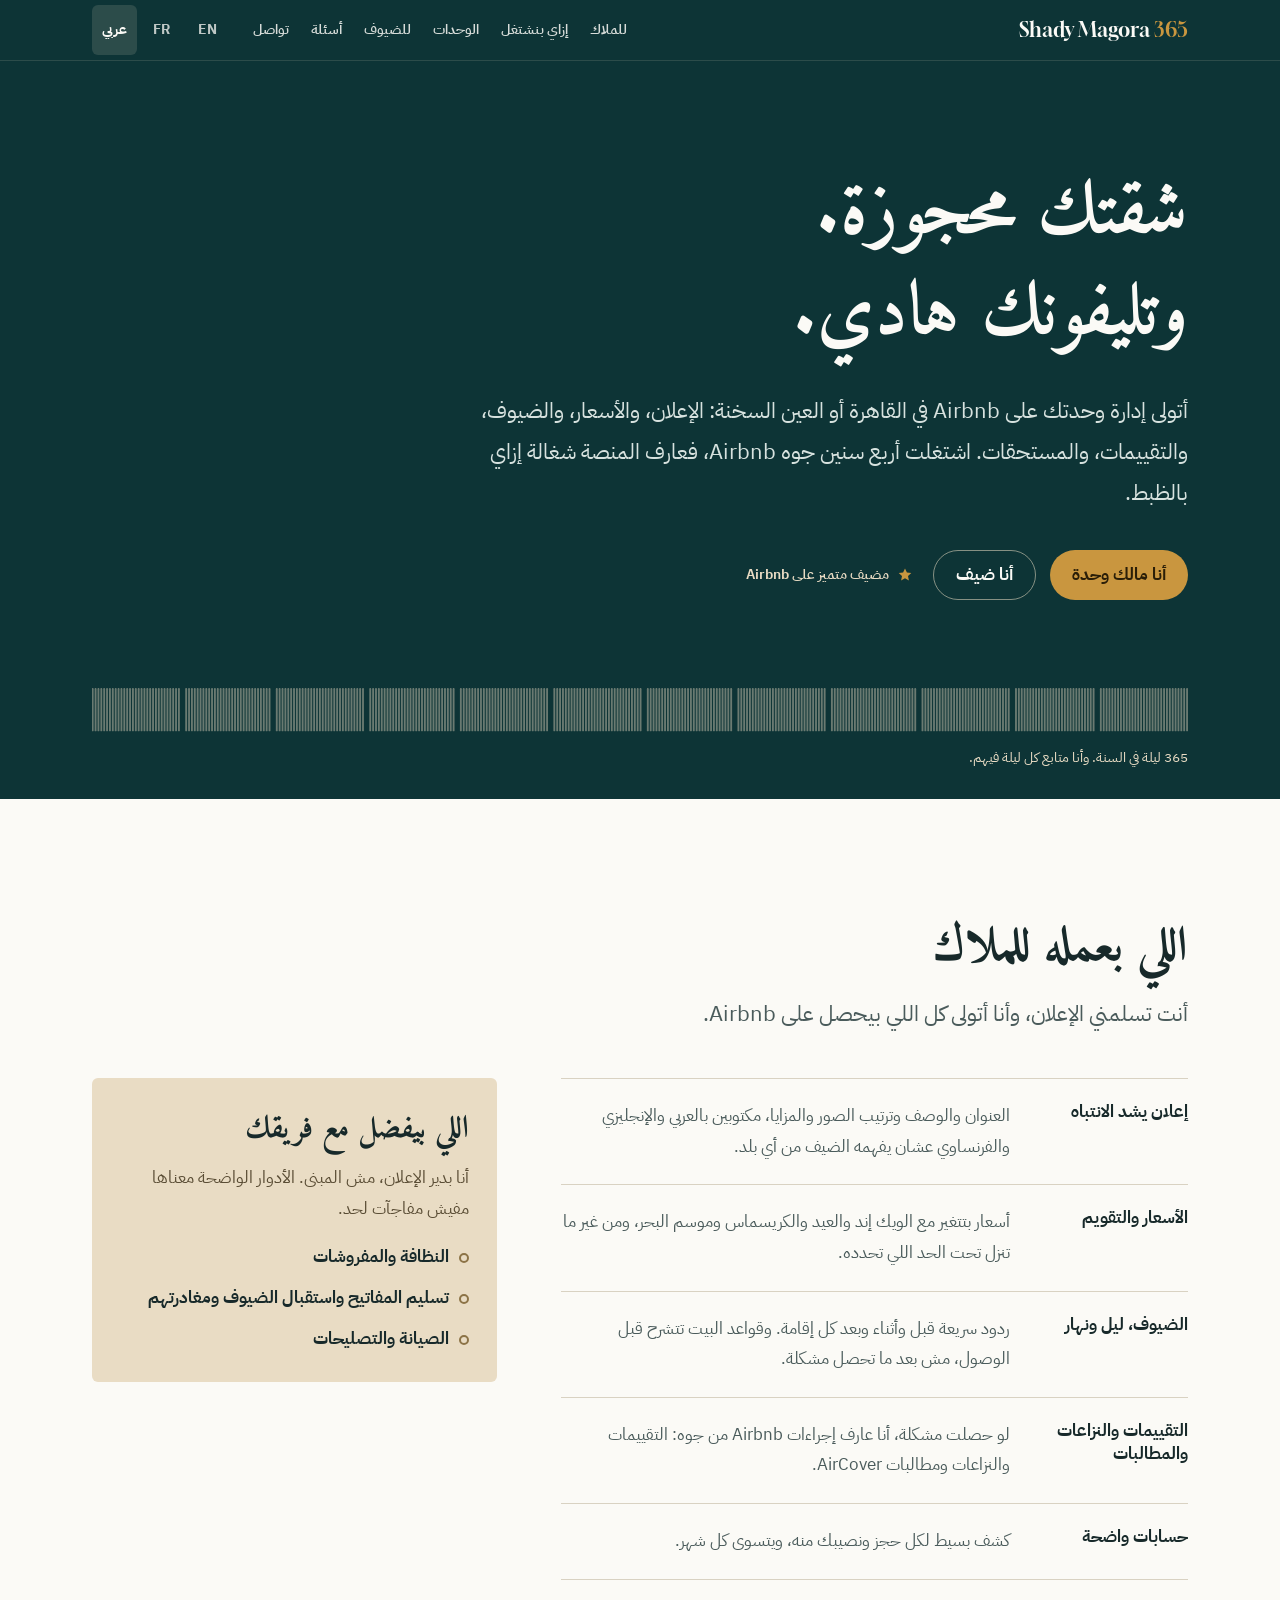
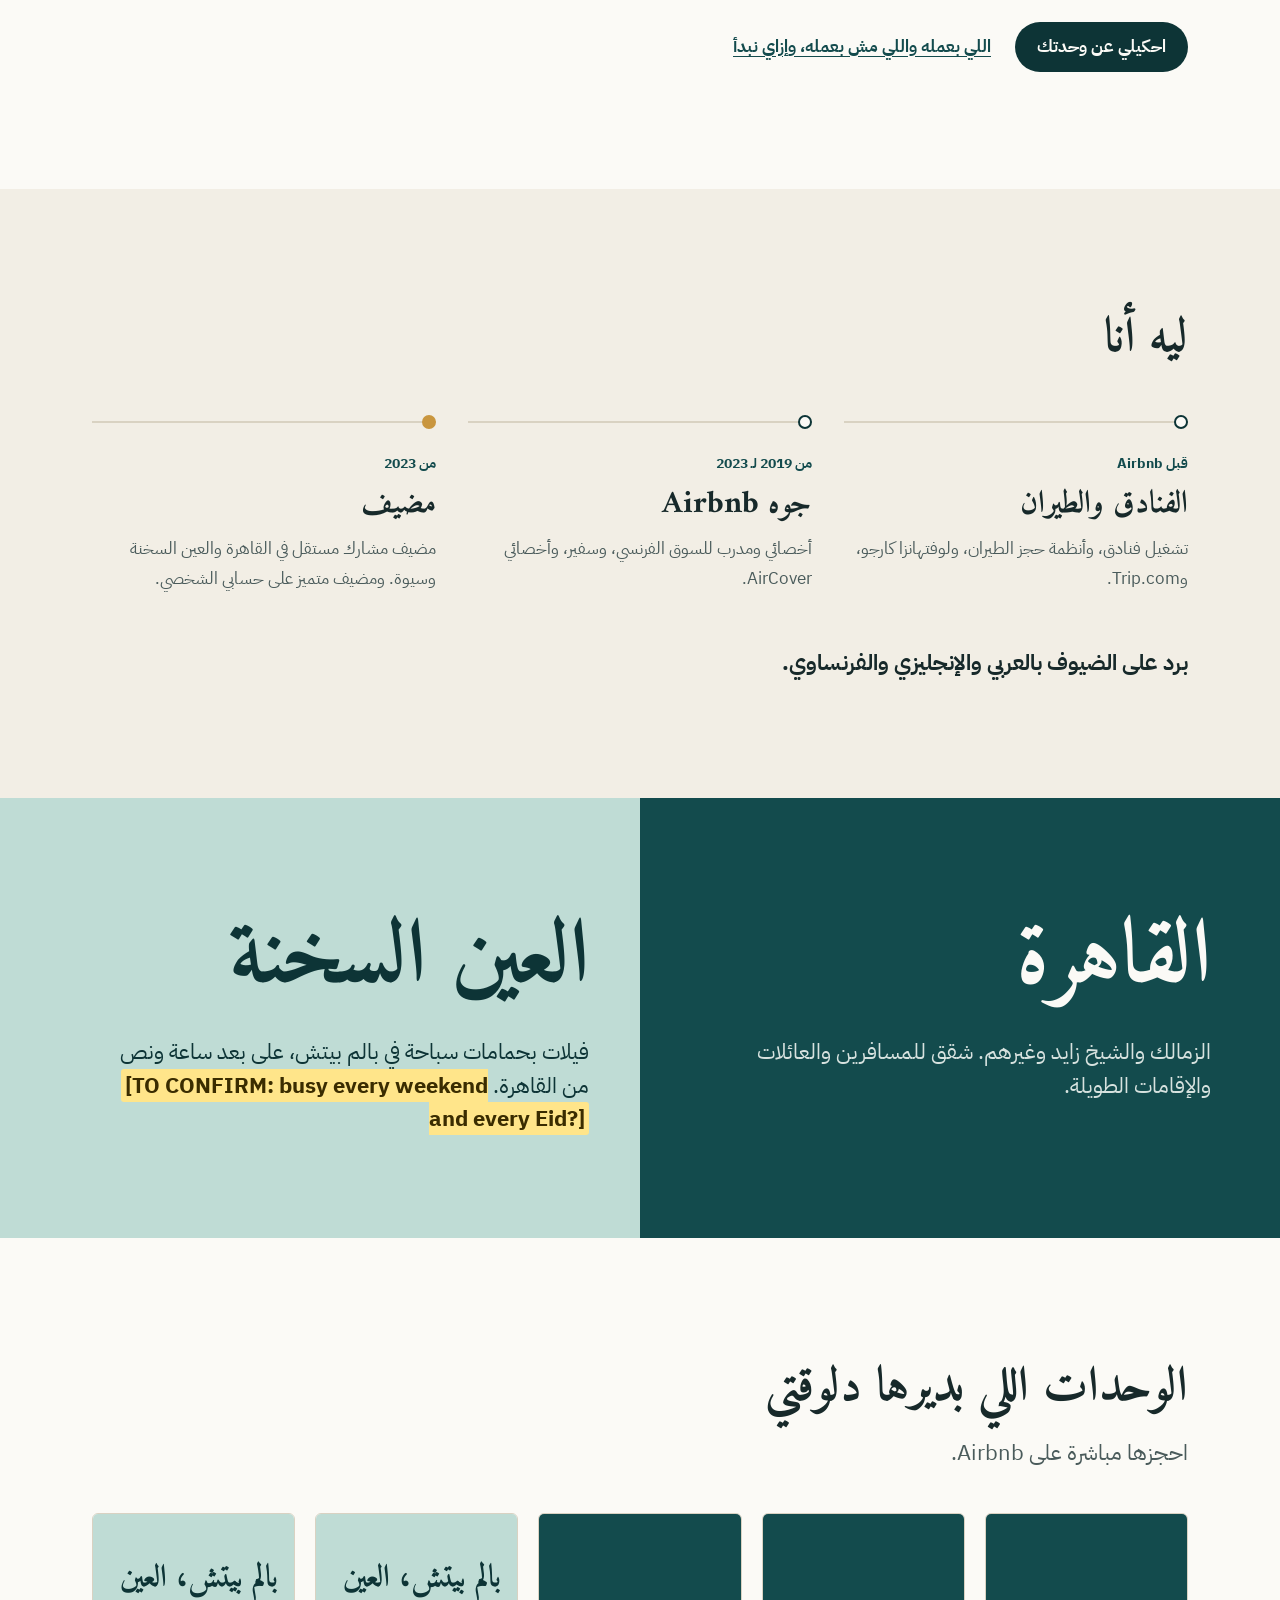
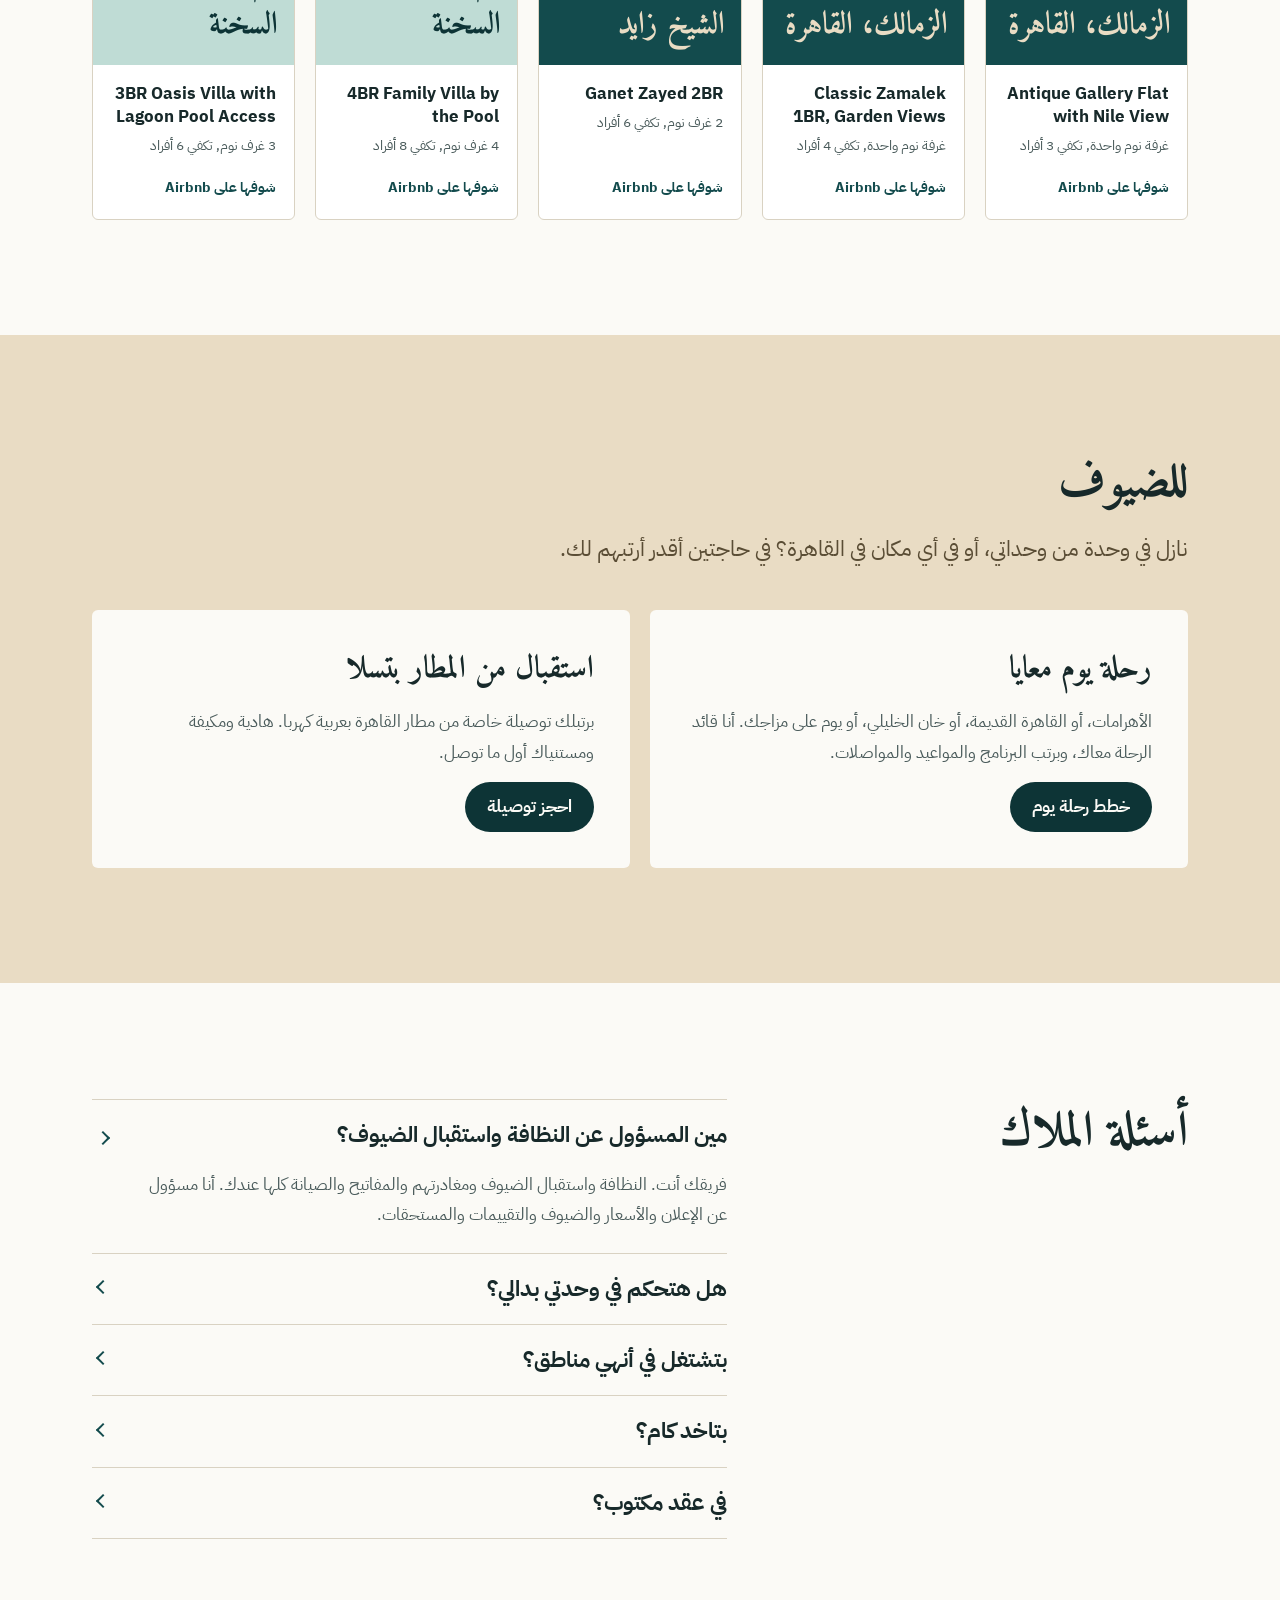
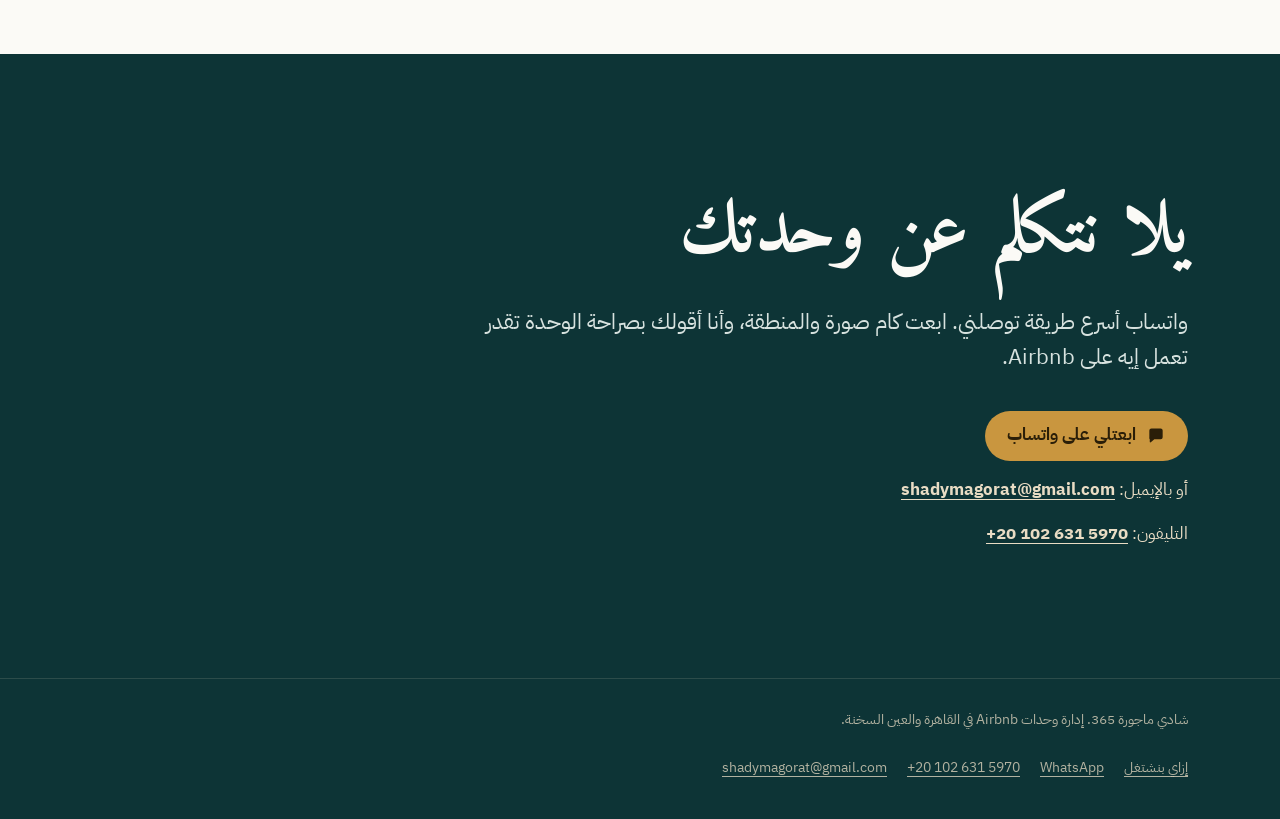
==== commit 6e035a2f: "Site review: owner page, content-rule fixes, mobile menu, SEO - New owner page in EN/FR/AR (/owners/" ====
--- a/ar/index.html
+++ b/ar/index.html
@@ -3,8 +3,8 @@
 <head>
 <meta charset="utf-8">
 <meta name="viewport" content="width=device-width, initial-scale=1">
-<title>شادي ماجورة 365 | إدارة وحدات Airbnb في القاهرة والعين السخنة</title>
-<meta name="description" content="أتولى إدارة وحدتك على Airbnb في القاهرة أو العين السخنة: الإعلان والأسعار والضيوف والتقييمات والمستحقات. عملت في Airbnb سابقًا، واليوم مضيف متميز.">
+<title>إدارة شقق Airbnb للملاك في القاهرة والعين السخنة | شادي ماجورة 365</title>
+<meta name="description" content="عندك شقة أو فيلا في القاهرة أو العين السخنة؟ شادي ماجورة بيدير إعلانك على Airbnb: الإعلان والأسعار والضيوف والتقييمات والمستحقات. اشتغل في Airbnb قبل كده، ودلوقتي مضيف متميز.">
 <link rel="canonical" href="https://shadymagorat-tech.github.io/shady-magora-365/ar/">
 <link rel="alternate" hreflang="en" href="https://shadymagorat-tech.github.io/shady-magora-365/">
 <link rel="alternate" hreflang="fr" href="https://shadymagorat-tech.github.io/shady-magora-365/fr/">
@@ -12,17 +12,21 @@
 <link rel="alternate" hreflang="x-default" href="https://shadymagorat-tech.github.io/shady-magora-365/">
 <meta property="og:type" content="website">
 <meta property="og:site_name" content="Shady Magora 365">
-<meta property="og:title" content="شادي ماجورة 365">
-<meta property="og:description" content="شقتك محجوزة، وتليفونك هادي. إدارة وحدات Airbnb في القاهرة والعين السخنة.">
+<meta property="og:title" content="شادي ماجورة 365 | إدارة Airbnb في القاهرة والعين السخنة">
+<meta property="og:description" content="شقتك محجوزة، وتليفونك هادي. إدارة إعلانات Airbnb للملاك في القاهرة والعين السخنة.">
 <meta property="og:url" content="https://shadymagorat-tech.github.io/shady-magora-365/ar/">
 <meta property="og:image" content="https://shadymagorat-tech.github.io/shady-magora-365/assets/og.png">
 <meta property="og:image:width" content="1200">
 <meta property="og:image:height" content="630">
+<meta property="og:image:alt" content="شادي ماجورة 365: إدارة Airbnb في القاهرة والعين السخنة">
 <meta property="og:locale" content="ar_EG">
+<meta property="og:locale:alternate" content="en_US">
+<meta property="og:locale:alternate" content="fr_FR">
 <meta name="twitter:card" content="summary_large_image">
-<meta name="twitter:title" content="شادي ماجورة 365">
-<meta name="twitter:description" content="شقتك محجوزة، وتليفونك هادي. إدارة وحدات Airbnb في القاهرة والعين السخنة.">
+<meta name="twitter:title" content="شادي ماجورة 365 | إدارة Airbnb في القاهرة والعين السخنة">
+<meta name="twitter:description" content="شقتك محجوزة، وتليفونك هادي. إدارة إعلانات Airbnb للملاك في القاهرة والعين السخنة.">
 <meta name="twitter:image" content="https://shadymagorat-tech.github.io/shady-magora-365/assets/og.png">
+<meta name="twitter:image:alt" content="شادي ماجورة 365: إدارة Airbnb في القاهرة والعين السخنة">
 <meta name="theme-color" content="#0D3436">
 <link rel="icon" href="../assets/favicon.svg" type="image/svg+xml">
 <link rel="preconnect" href="https://fonts.googleapis.com">
@@ -31,26 +35,31 @@
 <link rel="stylesheet" href="https://fonts.googleapis.com/css2?family=Amiri:wght@700&amp;family=Gloock&amp;family=IBM+Plex+Sans+Arabic:wght@400;700&amp;display=swap" media="print" onload="this.media='all'">
 <noscript><link rel="stylesheet" href="https://fonts.googleapis.com/css2?family=Amiri:wght@700&amp;family=Gloock&amp;family=IBM+Plex+Sans+Arabic:wght@400;700&amp;display=swap"></noscript>
 <link rel="stylesheet" href="../assets/style.css">
-
-<script type="application/ld+json">{"@context": "https://schema.org", "@type": "LocalBusiness", "name": "Shady Magora 365", "description": "أتولى إدارة وحدتك على Airbnb في القاهرة أو العين السخنة: الإعلان والأسعار والضيوف والتقييمات والمستحقات. عملت في Airbnb سابقًا، واليوم مضيف متميز.", "url": "https://shadymagorat-tech.github.io/shady-magora-365/ar/", "image": "https://shadymagorat-tech.github.io/shady-magora-365/assets/og.png", "telephone": "+20 102 631 5970", "email": "shadymagorat@gmail.com", "founder": {"@type": "Person", "name": "Shady Magora"}, "address": {"@type": "PostalAddress", "addressLocality": "Cairo", "addressCountry": "EG"}, "areaServed": [{"@type": "City", "name": "Cairo"}, {"@type": "Place", "name": "Ain Sokhna"}], "knowsLanguage": ["ar", "en", "fr"]}</script>
+<script>document.documentElement.classList.add('js');</script>
+<script type="application/ld+json">{"@context": "https://schema.org", "@type": "ProfessionalService", "name": "Shady Magora 365", "description": "عندك شقة أو فيلا في القاهرة أو العين السخنة؟ شادي ماجورة بيدير إعلانك على Airbnb: الإعلان والأسعار والضيوف والتقييمات والمستحقات. اشتغل في Airbnb قبل كده، ودلوقتي مضيف متميز.", "url": "https://shadymagorat-tech.github.io/shady-magora-365/ar/", "image": "https://shadymagorat-tech.github.io/shady-magora-365/assets/og.png", "telephone": "+201026315970", "email": "shadymagorat@gmail.com", "founder": {"@type": "Person", "name": "Shady Magora"}, "areaServed": [{"@type": "City", "name": "Cairo"}, {"@type": "Place", "name": "Ain Sokhna"}], "knowsLanguage": ["ar", "en", "fr"], "contactPoint": {"@type": "ContactPoint", "telephone": "+201026315970", "contactType": "customer service", "availableLanguage": ["Arabic", "English", "French"]}}</script>
 </head>
-<body>
+<body class="page-home">
 <a class="skip" href="#main">انتقل إلى المحتوى</a>
 
 <header class="top">
   <div class="wrap top__in">
-    <a class="mark" href="../ar/"><span class="mark__name">Shady Magora</span> <span class="mark__num">365</span></a>
-    <nav class="nav" aria-label="Main">
+    <a class="mark" href="../ar/" dir="ltr" lang="en"><span class="mark__name">Shady Magora</span>&nbsp;<span class="mark__num">365</span></a>
+    <button class="menu-btn" type="button" aria-expanded="false" aria-controls="nav">
+      <svg aria-hidden="true" viewBox="0 0 24 24" width="22" height="22"><path d="M4 7h16M4 12h16M4 17h16" stroke="currentColor" stroke-width="2" stroke-linecap="round" fill="none"/></svg>
+      <span class="visually-hidden">القائمة</span>
+    </button>
+    <nav class="nav" id="nav" aria-label="القائمة الرئيسية">
       <a href="#owners">للملاك</a>
+      <a href="../ar/owners/">إزاي بنشتغل</a>
       <a href="#stays">الوحدات</a>
       <a href="#guests">للضيوف</a>
       <a href="#faq">أسئلة</a>
       <a href="#contact">تواصل</a>
     </nav>
     <div class="langs" role="group" aria-label="اللغة">
-      <a href="../" data-lang="en" lang="en" >EN</a>
-      <a href="../fr/" data-lang="fr" lang="fr" >FR</a>
-      <a href="../ar/" data-lang="ar" lang="ar" aria-current="page">عربي</a>
+      <a href="../" hreflang="en" data-lang="en" lang="en" >EN</a>
+      <a href="../fr/" hreflang="fr" data-lang="fr" lang="fr" >FR</a>
+      <a href="../ar/" hreflang="ar" data-lang="ar" lang="ar" aria-current="page">عربي</a>
     </div>
   </div>
 </header>
@@ -68,7 +77,7 @@
     </div>
   </div>
   <figure class="ribbon wrap">
-    <svg viewBox="0 0 1754 34" preserveAspectRatio="none" role="img" aria-label="A year of nights on the calendar" focusable="false"><g class="open"><rect x="9.2" y="0" width="3" height="34" rx="1"/><rect x="41.4" y="0" width="3" height="34" rx="1"/><rect x="50.6" y="0" width="3" height="34" rx="1"/><rect x="55.2" y="0" width="3" height="34" rx="1"/><rect x="73.6" y="0" width="3" height="34" rx="1"/><rect x="82.8" y="0" width="3" height="34" rx="1"/><rect x="87.4" y="0" width="3" height="34" rx="1"/><rect x="92.0" y="0" width="3" height="34" rx="1"/><rect x="115.0" y="0" width="3" height="34" rx="1"/><rect x="124.2" y="0" width="3" height="34" rx="1"/><rect x="133.4" y="0" width="3" height="34" rx="1"/><rect x="149.6" y="0" width="3" height="34" rx="1"/><rect x="172.6" y="0" width="3" height="34" rx="1"/><rect x="177.2" y="0" width="3" height="34" rx="1"/><rect x="181.8" y="0" width="3" height="34" rx="1"/><rect x="186.4" y="0" width="3" height="34" rx="1"/><rect x="195.6" y="0" width="3" height="34" rx="1"/><rect x="214.0" y="0" width="3" height="34" rx="1"/><rect x="232.4" y="0" width="3" height="34" rx="1"/><rect x="246.2" y="0" width="3" height="34" rx="1"/><rect x="250.8" y="0" width="3" height="34" rx="1"/><rect x="260.0" y="0" width="3" height="34" rx="1"/><rect x="264.6" y="0" width="3" height="34" rx="1"/><rect x="273.8" y="0" width="3" height="34" rx="1"/><rect x="285.4" y="0" width="3" height="34" rx="1"/><rect x="299.2" y="0" width="3" height="34" rx="1"/><rect x="313.0" y="0" width="3" height="34" rx="1"/><rect x="322.2" y="0" width="3" height="34" rx="1"/><rect x="326.8" y="0" width="3" height="34" rx="1"/><rect x="331.4" y="0" width="3" height="34" rx="1"/><rect x="345.2" y="0" width="3" height="34" rx="1"/><rect x="349.8" y="0" width="3" height="34" rx="1"/><rect x="359.0" y="0" width="3" height="34" rx="1"/><rect x="368.2" y="0" width="3" height="34" rx="1"/><rect x="405.0" y="0" width="3" height="34" rx="1"/><rect x="414.2" y="0" width="3" height="34" rx="1"/><rect x="423.4" y="0" width="3" height="34" rx="1"/><rect x="435.0" y="0" width="3" height="34" rx="1"/><rect x="448.8" y="0" width="3" height="34" rx="1"/><rect x="458.0" y="0" width="3" height="34" rx="1"/><rect x="467.2" y="0" width="3" height="34" rx="1"/><rect x="476.4" y="0" width="3" height="34" rx="1"/><rect x="499.4" y="0" width="3" height="34" rx="1"/><rect x="513.2" y="0" width="3" height="34" rx="1"/><rect x="517.8" y="0" width="3" height="34" rx="1"/><rect x="522.4" y="0" width="3" height="34" rx="1"/><rect x="559.2" y="0" width="3" height="34" rx="1"/><rect x="563.8" y="0" width="3" height="34" rx="1"/><rect x="584.6" y="0" width="3" height="34" rx="1"/><rect x="589.2" y="0" width="3" height="34" rx="1"/><rect x="593.8" y="0" width="3" height="34" rx="1"/><rect x="603.0" y="0" width="3" height="34" rx="1"/><rect x="612.2" y="0" width="3" height="34" rx="1"/><rect x="621.4" y="0" width="3" height="34" rx="1"/><rect x="639.8" y="0" width="3" height="34" rx="1"/><rect x="653.6" y="0" width="3" height="34" rx="1"/><rect x="658.2" y="0" width="3" height="34" rx="1"/><rect x="662.8" y="0" width="3" height="34" rx="1"/><rect x="667.4" y="0" width="3" height="34" rx="1"/><rect x="681.2" y="0" width="3" height="34" rx="1"/><rect x="685.8" y="0" width="3" height="34" rx="1"/><rect x="718.0" y="0" width="3" height="34" rx="1"/><rect x="734.2" y="0" width="3" height="34" rx="1"/><rect x="743.4" y="0" width="3" height="34" rx="1"/><rect x="752.6" y="0" width="3" height="34" rx="1"/><rect x="771.0" y="0" width="3" height="34" rx="1"/><rect x="784.8" y="0" width="3" height="34" rx="1"/><rect x="789.4" y="0" width="3" height="34" rx="1"/><rect x="798.6" y="0" width="3" height="34" rx="1"/><rect x="817.0" y="0" width="3" height="34" rx="1"/><rect x="826.2" y="0" width="3" height="34" rx="1"/><rect x="849.2" y="0" width="3" height="34" rx="1"/><rect x="853.8" y="0" width="3" height="34" rx="1"/><rect x="858.4" y="0" width="3" height="34" rx="1"/><rect x="893.0" y="0" width="3" height="34" rx="1"/><rect x="902.2" y="0" width="3" height="34" rx="1"/><rect x="929.8" y="0" width="3" height="34" rx="1"/><rect x="939.0" y="0" width="3" height="34" rx="1"/><rect x="1012.6" y="0" width="3" height="34" rx="1"/><rect x="1028.8" y="0" width="3" height="34" rx="1"/><rect x="1033.4" y="0" width="3" height="34" rx="1"/><rect x="1042.6" y="0" width="3" height="34" rx="1"/><rect x="1056.4" y="0" width="3" height="34" rx="1"/><rect x="1061.0" y="0" width="3" height="34" rx="1"/><rect x="1070.2" y="0" width="3" height="34" rx="1"/><rect x="1074.8" y="0" width="3" height="34" rx="1"/><rect x="1088.6" y="0" width="3" height="34" rx="1"/><rect x="1107.0" y="0" width="3" height="34" rx="1"/><rect x="1139.2" y="0" width="3" height="34" rx="1"/><rect x="1157.6" y="0" width="3" height="34" rx="1"/><rect x="1178.4" y="0" width="3" height="34" rx="1"/><rect x="1183.0" y="0" width="3" height="34" rx="1"/><rect x="1192.2" y="0" width="3" height="34" rx="1"/><rect x="1196.8" y="0" width="3" height="34" rx="1"/><rect x="1206.0" y="0" width="3" height="34" rx="1"/><rect x="1210.6" y="0" width="3" height="34" rx="1"/><rect x="1215.2" y="0" width="3" height="34" rx="1"/><rect x="1224.4" y="0" width="3" height="34" rx="1"/><rect x="1229.0" y="0" width="3" height="34" rx="1"/><rect x="1233.6" y="0" width="3" height="34" rx="1"/><rect x="1238.2" y="0" width="3" height="34" rx="1"/><rect x="1256.6" y="0" width="3" height="34" rx="1"/><rect x="1298.0" y="0" width="3" height="34" rx="1"/><rect x="1302.6" y="0" width="3" height="34" rx="1"/><rect x="1307.2" y="0" width="3" height="34" rx="1"/><rect x="1328.0" y="0" width="3" height="34" rx="1"/><rect x="1337.2" y="0" width="3" height="34" rx="1"/><rect x="1346.4" y="0" width="3" height="34" rx="1"/><rect x="1360.2" y="0" width="3" height="34" rx="1"/><rect x="1369.4" y="0" width="3" height="34" rx="1"/><rect x="1374.0" y="0" width="3" height="34" rx="1"/><rect x="1392.4" y="0" width="3" height="34" rx="1"/><rect x="1397.0" y="0" width="3" height="34" rx="1"/><rect x="1401.6" y="0" width="3" height="34" rx="1"/><rect x="1406.2" y="0" width="3" height="34" rx="1"/><rect x="1410.8" y="0" width="3" height="34" rx="1"/><rect x="1420.0" y="0" width="3" height="34" rx="1"/><rect x="1424.6" y="0" width="3" height="34" rx="1"/><rect x="1433.8" y="0" width="3" height="34" rx="1"/><rect x="1438.4" y="0" width="3" height="34" rx="1"/><rect x="1456.8" y="0" width="3" height="34" rx="1"/><rect x="1468.4" y="0" width="3" height="34" rx="1"/><rect x="1473.0" y="0" width="3" height="34" rx="1"/><rect x="1482.2" y="0" width="3" height="34" rx="1"/><rect x="1486.8" y="0" width="3" height="34" rx="1"/><rect x="1514.4" y="0" width="3" height="34" rx="1"/><rect x="1523.6" y="0" width="3" height="34" rx="1"/><rect x="1532.8" y="0" width="3" height="34" rx="1"/><rect x="1537.4" y="0" width="3" height="34" rx="1"/><rect x="1546.6" y="0" width="3" height="34" rx="1"/><rect x="1574.2" y="0" width="3" height="34" rx="1"/><rect x="1578.8" y="0" width="3" height="34" rx="1"/><rect x="1588.0" y="0" width="3" height="34" rx="1"/><rect x="1597.2" y="0" width="3" height="34" rx="1"/><rect x="1627.2" y="0" width="3" height="34" rx="1"/><rect x="1636.4" y="0" width="3" height="34" rx="1"/><rect x="1641.0" y="0" width="3" height="34" rx="1"/><rect x="1668.6" y="0" width="3" height="34" rx="1"/><rect x="1677.8" y="0" width="3" height="34" rx="1"/><rect x="1682.4" y="0" width="3" height="34" rx="1"/><rect x="1696.2" y="0" width="3" height="34" rx="1"/><rect x="1710.0" y="0" width="3" height="34" rx="1"/><rect x="1728.4" y="0" width="3" height="34" rx="1"/></g><g class="booked"><rect x="0.0" y="0" width="3" height="34" rx="1"/><rect x="4.6" y="0" width="3" height="34" rx="1"/><rect x="13.8" y="0" width="3" height="34" rx="1"/><rect x="18.4" y="0" width="3" height="34" rx="1"/><rect x="23.0" y="0" width="3" height="34" rx="1"/><rect x="27.6" y="0" width="3" height="34" rx="1"/><rect x="32.2" y="0" width="3" height="34" rx="1"/><rect x="36.8" y="0" width="3" height="34" rx="1"/><rect x="46.0" y="0" width="3" height="34" rx="1"/><rect x="59.8" y="0" width="3" height="34" rx="1"/><rect x="64.4" y="0" width="3" height="34" rx="1"/><rect x="69.0" y="0" width="3" height="34" rx="1"/><rect x="78.2" y="0" width="3" height="34" rx="1"/><rect x="96.6" y="0" width="3" height="34" rx="1"/><rect x="101.2" y="0" width="3" height="34" rx="1"/><rect x="105.8" y="0" width="3" height="34" rx="1"/><rect x="110.4" y="0" width="3" height="34" rx="1"/><rect x="119.6" y="0" width="3" height="34" rx="1"/><rect x="128.8" y="0" width="3" height="34" rx="1"/><rect x="138.0" y="0" width="3" height="34" rx="1"/><rect x="154.2" y="0" width="3" height="34" rx="1"/><rect x="158.8" y="0" width="3" height="34" rx="1"/><rect x="163.4" y="0" width="3" height="34" rx="1"/><rect x="168.0" y="0" width="3" height="34" rx="1"/><rect x="191.0" y="0" width="3" height="34" rx="1"/><rect x="200.2" y="0" width="3" height="34" rx="1"/><rect x="204.8" y="0" width="3" height="34" rx="1"/><rect x="209.4" y="0" width="3" height="34" rx="1"/><rect x="218.6" y="0" width="3" height="34" rx="1"/><rect x="223.2" y="0" width="3" height="34" rx="1"/><rect x="227.8" y="0" width="3" height="34" rx="1"/><rect x="237.0" y="0" width="3" height="34" rx="1"/><rect x="241.6" y="0" width="3" height="34" rx="1"/><rect x="255.4" y="0" width="3" height="34" rx="1"/><rect x="269.2" y="0" width="3" height="34" rx="1"/><rect x="290.0" y="0" width="3" height="34" rx="1"/><rect x="294.6" y="0" width="3" height="34" rx="1"/><rect x="303.8" y="0" width="3" height="34" rx="1"/><rect x="308.4" y="0" width="3" height="34" rx="1"/><rect x="317.6" y="0" width="3" height="34" rx="1"/><rect x="336.0" y="0" width="3" height="34" rx="1"/><rect x="340.6" y="0" width="3" height="34" rx="1"/><rect x="354.4" y="0" width="3" height="34" rx="1"/><rect x="363.6" y="0" width="3" height="34" rx="1"/><rect x="372.8" y="0" width="3" height="34" rx="1"/><rect x="377.4" y="0" width="3" height="34" rx="1"/><rect x="382.0" y="0" width="3" height="34" rx="1"/><rect x="386.6" y="0" width="3" height="34" rx="1"/><rect x="391.2" y="0" width="3" height="34" rx="1"/><rect x="395.8" y="0" width="3" height="34" rx="1"/><rect x="400.4" y="0" width="3" height="34" rx="1"/><rect x="409.6" y="0" width="3" height="34" rx="1"/><rect x="418.8" y="0" width="3" height="34" rx="1"/><rect x="439.6" y="0" width="3" height="34" rx="1"/><rect x="444.2" y="0" width="3" height="34" rx="1"/><rect x="453.4" y="0" width="3" height="34" rx="1"/><rect x="462.6" y="0" width="3" height="34" rx="1"/><rect x="471.8" y="0" width="3" height="34" rx="1"/><rect x="481.0" y="0" width="3" height="34" rx="1"/><rect x="485.6" y="0" width="3" height="34" rx="1"/><rect x="490.2" y="0" width="3" height="34" rx="1"/><rect x="494.8" y="0" width="3" height="34" rx="1"/><rect x="504.0" y="0" width="3" height="34" rx="1"/><rect x="508.6" y="0" width="3" height="34" rx="1"/><rect x="527.0" y="0" width="3" height="34" rx="1"/><rect x="531.6" y="0" width="3" height="34" rx="1"/><rect x="536.2" y="0" width="3" height="34" rx="1"/><rect x="540.8" y="0" width="3" height="34" rx="1"/><rect x="545.4" y="0" width="3" height="34" rx="1"/><rect x="550.0" y="0" width="3" height="34" rx="1"/><rect x="554.6" y="0" width="3" height="34" rx="1"/><rect x="568.4" y="0" width="3" height="34" rx="1"/><rect x="580.0" y="0" width="3" height="34" rx="1"/><rect x="598.4" y="0" width="3" height="34" rx="1"/><rect x="607.6" y="0" width="3" height="34" rx="1"/><rect x="616.8" y="0" width="3" height="34" rx="1"/><rect x="626.0" y="0" width="3" height="34" rx="1"/><rect x="630.6" y="0" width="3" height="34" rx="1"/><rect x="635.2" y="0" width="3" height="34" rx="1"/><rect x="644.4" y="0" width="3" height="34" rx="1"/><rect x="649.0" y="0" width="3" height="34" rx="1"/><rect x="672.0" y="0" width="3" height="34" rx="1"/><rect x="676.6" y="0" width="3" height="34" rx="1"/><rect x="690.4" y="0" width="3" height="34" rx="1"/><rect x="695.0" y="0" width="3" height="34" rx="1"/><rect x="699.6" y="0" width="3" height="34" rx="1"/><rect x="704.2" y="0" width="3" height="34" rx="1"/><rect x="708.8" y="0" width="3" height="34" rx="1"/><rect x="713.4" y="0" width="3" height="34" rx="1"/><rect x="729.6" y="0" width="3" height="34" rx="1"/><rect x="738.8" y="0" width="3" height="34" rx="1"/><rect x="748.0" y="0" width="3" height="34" rx="1"/><rect x="757.2" y="0" width="3" height="34" rx="1"/><rect x="761.8" y="0" width="3" height="34" rx="1"/><rect x="766.4" y="0" width="3" height="34" rx="1"/><rect x="775.6" y="0" width="3" height="34" rx="1"/><rect x="780.2" y="0" width="3" height="34" rx="1"/><rect x="794.0" y="0" width="3" height="34" rx="1"/><rect x="803.2" y="0" width="3" height="34" rx="1"/><rect x="807.8" y="0" width="3" height="34" rx="1"/><rect x="812.4" y="0" width="3" height="34" rx="1"/><rect x="821.6" y="0" width="3" height="34" rx="1"/><rect x="830.8" y="0" width="3" height="34" rx="1"/><rect x="835.4" y="0" width="3" height="34" rx="1"/><rect x="840.0" y="0" width="3" height="34" rx="1"/><rect x="844.6" y="0" width="3" height="34" rx="1"/><rect x="863.0" y="0" width="3" height="34" rx="1"/><rect x="874.6" y="0" width="3" height="34" rx="1"/><rect x="879.2" y="0" width="3" height="34" rx="1"/><rect x="883.8" y="0" width="3" height="34" rx="1"/><rect x="888.4" y="0" width="3" height="34" rx="1"/><rect x="897.6" y="0" width="3" height="34" rx="1"/><rect x="906.8" y="0" width="3" height="34" rx="1"/><rect x="911.4" y="0" width="3" height="34" rx="1"/><rect x="916.0" y="0" width="3" height="34" rx="1"/><rect x="920.6" y="0" width="3" height="34" rx="1"/><rect x="925.2" y="0" width="3" height="34" rx="1"/><rect x="934.4" y="0" width="3" height="34" rx="1"/><rect x="943.6" y="0" width="3" height="34" rx="1"/><rect x="948.2" y="0" width="3" height="34" rx="1"/><rect x="952.8" y="0" width="3" height="34" rx="1"/><rect x="957.4" y="0" width="3" height="34" rx="1"/><rect x="962.0" y="0" width="3" height="34" rx="1"/><rect x="966.6" y="0" width="3" height="34" rx="1"/><rect x="971.2" y="0" width="3" height="34" rx="1"/><rect x="975.8" y="0" width="3" height="34" rx="1"/><rect x="980.4" y="0" width="3" height="34" rx="1"/><rect x="985.0" y="0" width="3" height="34" rx="1"/><rect x="989.6" y="0" width="3" height="34" rx="1"/><rect x="994.2" y="0" width="3" height="34" rx="1"/><rect x="998.8" y="0" width="3" height="34" rx="1"/><rect x="1003.4" y="0" width="3" height="34" rx="1"/><rect x="1008.0" y="0" width="3" height="34" rx="1"/><rect x="1024.2" y="0" width="3" height="34" rx="1"/><rect x="1038.0" y="0" width="3" height="34" rx="1"/><rect x="1047.2" y="0" width="3" height="34" rx="1"/><rect x="1051.8" y="0" width="3" height="34" rx="1"/><rect x="1065.6" y="0" width="3" height="34" rx="1"/><rect x="1079.4" y="0" width="3" height="34" rx="1"/><rect x="1084.0" y="0" width="3" height="34" rx="1"/><rect x="1093.2" y="0" width="3" height="34" rx="1"/><rect x="1097.8" y="0" width="3" height="34" rx="1"/><rect x="1102.4" y="0" width="3" height="34" rx="1"/><rect x="1111.6" y="0" width="3" height="34" rx="1"/><rect x="1116.2" y="0" width="3" height="34" rx="1"/><rect x="1120.8" y="0" width="3" height="34" rx="1"/><rect x="1125.4" y="0" width="3" height="34" rx="1"/><rect x="1130.0" y="0" width="3" height="34" rx="1"/><rect x="1134.6" y="0" width="3" height="34" rx="1"/><rect x="1143.8" y="0" width="3" height="34" rx="1"/><rect x="1148.4" y="0" width="3" height="34" rx="1"/><rect x="1153.0" y="0" width="3" height="34" rx="1"/><rect x="1162.2" y="0" width="3" height="34" rx="1"/><rect x="1173.8" y="0" width="3" height="34" rx="1"/><rect x="1187.6" y="0" width="3" height="34" rx="1"/><rect x="1201.4" y="0" width="3" height="34" rx="1"/><rect x="1219.8" y="0" width="3" height="34" rx="1"/><rect x="1242.8" y="0" width="3" height="34" rx="1"/><rect x="1247.4" y="0" width="3" height="34" rx="1"/><rect x="1252.0" y="0" width="3" height="34" rx="1"/><rect x="1261.2" y="0" width="3" height="34" rx="1"/><rect x="1265.8" y="0" width="3" height="34" rx="1"/><rect x="1270.4" y="0" width="3" height="34" rx="1"/><rect x="1275.0" y="0" width="3" height="34" rx="1"/><rect x="1279.6" y="0" width="3" height="34" rx="1"/><rect x="1284.2" y="0" width="3" height="34" rx="1"/><rect x="1288.8" y="0" width="3" height="34" rx="1"/><rect x="1293.4" y="0" width="3" height="34" rx="1"/><rect x="1318.8" y="0" width="3" height="34" rx="1"/><rect x="1323.4" y="0" width="3" height="34" rx="1"/><rect x="1332.6" y="0" width="3" height="34" rx="1"/><rect x="1341.8" y="0" width="3" height="34" rx="1"/><rect x="1351.0" y="0" width="3" height="34" rx="1"/><rect x="1355.6" y="0" width="3" height="34" rx="1"/><rect x="1364.8" y="0" width="3" height="34" rx="1"/><rect x="1378.6" y="0" width="3" height="34" rx="1"/><rect x="1383.2" y="0" width="3" height="34" rx="1"/><rect x="1387.8" y="0" width="3" height="34" rx="1"/><rect x="1415.4" y="0" width="3" height="34" rx="1"/><rect x="1429.2" y="0" width="3" height="34" rx="1"/><rect x="1443.0" y="0" width="3" height="34" rx="1"/><rect x="1447.6" y="0" width="3" height="34" rx="1"/><rect x="1452.2" y="0" width="3" height="34" rx="1"/><rect x="1477.6" y="0" width="3" height="34" rx="1"/><rect x="1491.4" y="0" width="3" height="34" rx="1"/><rect x="1496.0" y="0" width="3" height="34" rx="1"/><rect x="1500.6" y="0" width="3" height="34" rx="1"/><rect x="1505.2" y="0" width="3" height="34" rx="1"/><rect x="1509.8" y="0" width="3" height="34" rx="1"/><rect x="1519.0" y="0" width="3" height="34" rx="1"/><rect x="1528.2" y="0" width="3" height="34" rx="1"/><rect x="1542.0" y="0" width="3" height="34" rx="1"/><rect x="1551.2" y="0" width="3" height="34" rx="1"/><rect x="1555.8" y="0" width="3" height="34" rx="1"/><rect x="1560.4" y="0" width="3" height="34" rx="1"/><rect x="1565.0" y="0" width="3" height="34" rx="1"/><rect x="1569.6" y="0" width="3" height="34" rx="1"/><rect x="1583.4" y="0" width="3" height="34" rx="1"/><rect x="1592.6" y="0" width="3" height="34" rx="1"/><rect x="1601.8" y="0" width="3" height="34" rx="1"/><rect x="1613.4" y="0" width="3" height="34" rx="1"/><rect x="1618.0" y="0" width="3" height="34" rx="1"/><rect x="1622.6" y="0" width="3" height="34" rx="1"/><rect x="1631.8" y="0" width="3" height="34" rx="1"/><rect x="1645.6" y="0" width="3" height="34" rx="1"/><rect x="1650.2" y="0" width="3" height="34" rx="1"/><rect x="1654.8" y="0" width="3" height="34" rx="1"/><rect x="1659.4" y="0" width="3" height="34" rx="1"/><rect x="1664.0" y="0" width="3" height="34" rx="1"/><rect x="1673.2" y="0" width="3" height="34" rx="1"/><rect x="1687.0" y="0" width="3" height="34" rx="1"/><rect x="1691.6" y="0" width="3" height="34" rx="1"/><rect x="1700.8" y="0" width="3" height="34" rx="1"/><rect x="1705.4" y="0" width="3" height="34" rx="1"/><rect x="1714.6" y="0" width="3" height="34" rx="1"/><rect x="1719.2" y="0" width="3" height="34" rx="1"/><rect x="1723.8" y="0" width="3" height="34" rx="1"/><rect x="1733.0" y="0" width="3" height="34" rx="1"/><rect x="1737.6" y="0" width="3" height="34" rx="1"/><rect x="1742.2" y="0" width="3" height="34" rx="1"/><rect x="1746.8" y="0" width="3" height="34" rx="1"/><rect x="1751.4" y="0" width="3" height="34" rx="1"/></g></svg>
+    <svg viewBox="0 0 1754 34" preserveAspectRatio="none" aria-hidden="true" focusable="false"><g class="nights"><rect x="0.0" y="0" width="3" height="34" rx="1"/><rect x="4.6" y="0" width="3" height="34" rx="1"/><rect x="9.2" y="0" width="3" height="34" rx="1"/><rect x="13.8" y="0" width="3" height="34" rx="1"/><rect x="18.4" y="0" width="3" height="34" rx="1"/><rect x="23.0" y="0" width="3" height="34" rx="1"/><rect x="27.6" y="0" width="3" height="34" rx="1"/><rect x="32.2" y="0" width="3" height="34" rx="1"/><rect x="36.8" y="0" width="3" height="34" rx="1"/><rect x="41.4" y="0" width="3" height="34" rx="1"/><rect x="46.0" y="0" width="3" height="34" rx="1"/><rect x="50.6" y="0" width="3" height="34" rx="1"/><rect x="55.2" y="0" width="3" height="34" rx="1"/><rect x="59.8" y="0" width="3" height="34" rx="1"/><rect x="64.4" y="0" width="3" height="34" rx="1"/><rect x="69.0" y="0" width="3" height="34" rx="1"/><rect x="73.6" y="0" width="3" height="34" rx="1"/><rect x="78.2" y="0" width="3" height="34" rx="1"/><rect x="82.8" y="0" width="3" height="34" rx="1"/><rect x="87.4" y="0" width="3" height="34" rx="1"/><rect x="92.0" y="0" width="3" height="34" rx="1"/><rect x="96.6" y="0" width="3" height="34" rx="1"/><rect x="101.2" y="0" width="3" height="34" rx="1"/><rect x="105.8" y="0" width="3" height="34" rx="1"/><rect x="110.4" y="0" width="3" height="34" rx="1"/><rect x="115.0" y="0" width="3" height="34" rx="1"/><rect x="119.6" y="0" width="3" height="34" rx="1"/><rect x="124.2" y="0" width="3" height="34" rx="1"/><rect x="128.8" y="0" width="3" height="34" rx="1"/><rect x="133.4" y="0" width="3" height="34" rx="1"/><rect x="138.0" y="0" width="3" height="34" rx="1"/><rect x="149.6" y="0" width="3" height="34" rx="1"/><rect x="154.2" y="0" width="3" height="34" rx="1"/><rect x="158.8" y="0" width="3" height="34" rx="1"/><rect x="163.4" y="0" width="3" height="34" rx="1"/><rect x="168.0" y="0" width="3" height="34" rx="1"/><rect x="172.6" y="0" width="3" height="34" rx="1"/><rect x="177.2" y="0" width="3" height="34" rx="1"/><rect x="181.8" y="0" width="3" height="34" rx="1"/><rect x="186.4" y="0" width="3" height="34" rx="1"/><rect x="191.0" y="0" width="3" height="34" rx="1"/><rect x="195.6" y="0" width="3" height="34" rx="1"/><rect x="200.2" y="0" width="3" height="34" rx="1"/><rect x="204.8" y="0" width="3" height="34" rx="1"/><rect x="209.4" y="0" width="3" height="34" rx="1"/><rect x="214.0" y="0" width="3" height="34" rx="1"/><rect x="218.6" y="0" width="3" height="34" rx="1"/><rect x="223.2" y="0" width="3" height="34" rx="1"/><rect x="227.8" y="0" width="3" height="34" rx="1"/><rect x="232.4" y="0" width="3" height="34" rx="1"/><rect x="237.0" y="0" width="3" height="34" rx="1"/><rect x="241.6" y="0" width="3" height="34" rx="1"/><rect x="246.2" y="0" width="3" height="34" rx="1"/><rect x="250.8" y="0" width="3" height="34" rx="1"/><rect x="255.4" y="0" width="3" height="34" rx="1"/><rect x="260.0" y="0" width="3" height="34" rx="1"/><rect x="264.6" y="0" width="3" height="34" rx="1"/><rect x="269.2" y="0" width="3" height="34" rx="1"/><rect x="273.8" y="0" width="3" height="34" rx="1"/><rect x="285.4" y="0" width="3" height="34" rx="1"/><rect x="290.0" y="0" width="3" height="34" rx="1"/><rect x="294.6" y="0" width="3" height="34" rx="1"/><rect x="299.2" y="0" width="3" height="34" rx="1"/><rect x="303.8" y="0" width="3" height="34" rx="1"/><rect x="308.4" y="0" width="3" height="34" rx="1"/><rect x="313.0" y="0" width="3" height="34" rx="1"/><rect x="317.6" y="0" width="3" height="34" rx="1"/><rect x="322.2" y="0" width="3" height="34" rx="1"/><rect x="326.8" y="0" width="3" height="34" rx="1"/><rect x="331.4" y="0" width="3" height="34" rx="1"/><rect x="336.0" y="0" width="3" height="34" rx="1"/><rect x="340.6" y="0" width="3" height="34" rx="1"/><rect x="345.2" y="0" width="3" height="34" rx="1"/><rect x="349.8" y="0" width="3" height="34" rx="1"/><rect x="354.4" y="0" width="3" height="34" rx="1"/><rect x="359.0" y="0" width="3" height="34" rx="1"/><rect x="363.6" y="0" width="3" height="34" rx="1"/><rect x="368.2" y="0" width="3" height="34" rx="1"/><rect x="372.8" y="0" width="3" height="34" rx="1"/><rect x="377.4" y="0" width="3" height="34" rx="1"/><rect x="382.0" y="0" width="3" height="34" rx="1"/><rect x="386.6" y="0" width="3" height="34" rx="1"/><rect x="391.2" y="0" width="3" height="34" rx="1"/><rect x="395.8" y="0" width="3" height="34" rx="1"/><rect x="400.4" y="0" width="3" height="34" rx="1"/><rect x="405.0" y="0" width="3" height="34" rx="1"/><rect x="409.6" y="0" width="3" height="34" rx="1"/><rect x="414.2" y="0" width="3" height="34" rx="1"/><rect x="418.8" y="0" width="3" height="34" rx="1"/><rect x="423.4" y="0" width="3" height="34" rx="1"/><rect x="435.0" y="0" width="3" height="34" rx="1"/><rect x="439.6" y="0" width="3" height="34" rx="1"/><rect x="444.2" y="0" width="3" height="34" rx="1"/><rect x="448.8" y="0" width="3" height="34" rx="1"/><rect x="453.4" y="0" width="3" height="34" rx="1"/><rect x="458.0" y="0" width="3" height="34" rx="1"/><rect x="462.6" y="0" width="3" height="34" rx="1"/><rect x="467.2" y="0" width="3" height="34" rx="1"/><rect x="471.8" y="0" width="3" height="34" rx="1"/><rect x="476.4" y="0" width="3" height="34" rx="1"/><rect x="481.0" y="0" width="3" height="34" rx="1"/><rect x="485.6" y="0" width="3" height="34" rx="1"/><rect x="490.2" y="0" width="3" height="34" rx="1"/><rect x="494.8" y="0" width="3" height="34" rx="1"/><rect x="499.4" y="0" width="3" height="34" rx="1"/><rect x="504.0" y="0" width="3" height="34" rx="1"/><rect x="508.6" y="0" width="3" height="34" rx="1"/><rect x="513.2" y="0" width="3" height="34" rx="1"/><rect x="517.8" y="0" width="3" height="34" rx="1"/><rect x="522.4" y="0" width="3" height="34" rx="1"/><rect x="527.0" y="0" width="3" height="34" rx="1"/><rect x="531.6" y="0" width="3" height="34" rx="1"/><rect x="536.2" y="0" width="3" height="34" rx="1"/><rect x="540.8" y="0" width="3" height="34" rx="1"/><rect x="545.4" y="0" width="3" height="34" rx="1"/><rect x="550.0" y="0" width="3" height="34" rx="1"/><rect x="554.6" y="0" width="3" height="34" rx="1"/><rect x="559.2" y="0" width="3" height="34" rx="1"/><rect x="563.8" y="0" width="3" height="34" rx="1"/><rect x="568.4" y="0" width="3" height="34" rx="1"/><rect x="580.0" y="0" width="3" height="34" rx="1"/><rect x="584.6" y="0" width="3" height="34" rx="1"/><rect x="589.2" y="0" width="3" height="34" rx="1"/><rect x="593.8" y="0" width="3" height="34" rx="1"/><rect x="598.4" y="0" width="3" height="34" rx="1"/><rect x="603.0" y="0" width="3" height="34" rx="1"/><rect x="607.6" y="0" width="3" height="34" rx="1"/><rect x="612.2" y="0" width="3" height="34" rx="1"/><rect x="616.8" y="0" width="3" height="34" rx="1"/><rect x="621.4" y="0" width="3" height="34" rx="1"/><rect x="626.0" y="0" width="3" height="34" rx="1"/><rect x="630.6" y="0" width="3" height="34" rx="1"/><rect x="635.2" y="0" width="3" height="34" rx="1"/><rect x="639.8" y="0" width="3" height="34" rx="1"/><rect x="644.4" y="0" width="3" height="34" rx="1"/><rect x="649.0" y="0" width="3" height="34" rx="1"/><rect x="653.6" y="0" width="3" height="34" rx="1"/><rect x="658.2" y="0" width="3" height="34" rx="1"/><rect x="662.8" y="0" width="3" height="34" rx="1"/><rect x="667.4" y="0" width="3" height="34" rx="1"/><rect x="672.0" y="0" width="3" height="34" rx="1"/><rect x="676.6" y="0" width="3" height="34" rx="1"/><rect x="681.2" y="0" width="3" height="34" rx="1"/><rect x="685.8" y="0" width="3" height="34" rx="1"/><rect x="690.4" y="0" width="3" height="34" rx="1"/><rect x="695.0" y="0" width="3" height="34" rx="1"/><rect x="699.6" y="0" width="3" height="34" rx="1"/><rect x="704.2" y="0" width="3" height="34" rx="1"/><rect x="708.8" y="0" width="3" height="34" rx="1"/><rect x="713.4" y="0" width="3" height="34" rx="1"/><rect x="718.0" y="0" width="3" height="34" rx="1"/><rect x="729.6" y="0" width="3" height="34" rx="1"/><rect x="734.2" y="0" width="3" height="34" rx="1"/><rect x="738.8" y="0" width="3" height="34" rx="1"/><rect x="743.4" y="0" width="3" height="34" rx="1"/><rect x="748.0" y="0" width="3" height="34" rx="1"/><rect x="752.6" y="0" width="3" height="34" rx="1"/><rect x="757.2" y="0" width="3" height="34" rx="1"/><rect x="761.8" y="0" width="3" height="34" rx="1"/><rect x="766.4" y="0" width="3" height="34" rx="1"/><rect x="771.0" y="0" width="3" height="34" rx="1"/><rect x="775.6" y="0" width="3" height="34" rx="1"/><rect x="780.2" y="0" width="3" height="34" rx="1"/><rect x="784.8" y="0" width="3" height="34" rx="1"/><rect x="789.4" y="0" width="3" height="34" rx="1"/><rect x="794.0" y="0" width="3" height="34" rx="1"/><rect x="798.6" y="0" width="3" height="34" rx="1"/><rect x="803.2" y="0" width="3" height="34" rx="1"/><rect x="807.8" y="0" width="3" height="34" rx="1"/><rect x="812.4" y="0" width="3" height="34" rx="1"/><rect x="817.0" y="0" width="3" height="34" rx="1"/><rect x="821.6" y="0" width="3" height="34" rx="1"/><rect x="826.2" y="0" width="3" height="34" rx="1"/><rect x="830.8" y="0" width="3" height="34" rx="1"/><rect x="835.4" y="0" width="3" height="34" rx="1"/><rect x="840.0" y="0" width="3" height="34" rx="1"/><rect x="844.6" y="0" width="3" height="34" rx="1"/><rect x="849.2" y="0" width="3" height="34" rx="1"/><rect x="853.8" y="0" width="3" height="34" rx="1"/><rect x="858.4" y="0" width="3" height="34" rx="1"/><rect x="863.0" y="0" width="3" height="34" rx="1"/><rect x="874.6" y="0" width="3" height="34" rx="1"/><rect x="879.2" y="0" width="3" height="34" rx="1"/><rect x="883.8" y="0" width="3" height="34" rx="1"/><rect x="888.4" y="0" width="3" height="34" rx="1"/><rect x="893.0" y="0" width="3" height="34" rx="1"/><rect x="897.6" y="0" width="3" height="34" rx="1"/><rect x="902.2" y="0" width="3" height="34" rx="1"/><rect x="906.8" y="0" width="3" height="34" rx="1"/><rect x="911.4" y="0" width="3" height="34" rx="1"/><rect x="916.0" y="0" width="3" height="34" rx="1"/><rect x="920.6" y="0" width="3" height="34" rx="1"/><rect x="925.2" y="0" width="3" height="34" rx="1"/><rect x="929.8" y="0" width="3" height="34" rx="1"/><rect x="934.4" y="0" width="3" height="34" rx="1"/><rect x="939.0" y="0" width="3" height="34" rx="1"/><rect x="943.6" y="0" width="3" height="34" rx="1"/><rect x="948.2" y="0" width="3" height="34" rx="1"/><rect x="952.8" y="0" width="3" height="34" rx="1"/><rect x="957.4" y="0" width="3" height="34" rx="1"/><rect x="962.0" y="0" width="3" height="34" rx="1"/><rect x="966.6" y="0" width="3" height="34" rx="1"/><rect x="971.2" y="0" width="3" height="34" rx="1"/><rect x="975.8" y="0" width="3" height="34" rx="1"/><rect x="980.4" y="0" width="3" height="34" rx="1"/><rect x="985.0" y="0" width="3" height="34" rx="1"/><rect x="989.6" y="0" width="3" height="34" rx="1"/><rect x="994.2" y="0" width="3" height="34" rx="1"/><rect x="998.8" y="0" width="3" height="34" rx="1"/><rect x="1003.4" y="0" width="3" height="34" rx="1"/><rect x="1008.0" y="0" width="3" height="34" rx="1"/><rect x="1012.6" y="0" width="3" height="34" rx="1"/><rect x="1024.2" y="0" width="3" height="34" rx="1"/><rect x="1028.8" y="0" width="3" height="34" rx="1"/><rect x="1033.4" y="0" width="3" height="34" rx="1"/><rect x="1038.0" y="0" width="3" height="34" rx="1"/><rect x="1042.6" y="0" width="3" height="34" rx="1"/><rect x="1047.2" y="0" width="3" height="34" rx="1"/><rect x="1051.8" y="0" width="3" height="34" rx="1"/><rect x="1056.4" y="0" width="3" height="34" rx="1"/><rect x="1061.0" y="0" width="3" height="34" rx="1"/><rect x="1065.6" y="0" width="3" height="34" rx="1"/><rect x="1070.2" y="0" width="3" height="34" rx="1"/><rect x="1074.8" y="0" width="3" height="34" rx="1"/><rect x="1079.4" y="0" width="3" height="34" rx="1"/><rect x="1084.0" y="0" width="3" height="34" rx="1"/><rect x="1088.6" y="0" width="3" height="34" rx="1"/><rect x="1093.2" y="0" width="3" height="34" rx="1"/><rect x="1097.8" y="0" width="3" height="34" rx="1"/><rect x="1102.4" y="0" width="3" height="34" rx="1"/><rect x="1107.0" y="0" width="3" height="34" rx="1"/><rect x="1111.6" y="0" width="3" height="34" rx="1"/><rect x="1116.2" y="0" width="3" height="34" rx="1"/><rect x="1120.8" y="0" width="3" height="34" rx="1"/><rect x="1125.4" y="0" width="3" height="34" rx="1"/><rect x="1130.0" y="0" width="3" height="34" rx="1"/><rect x="1134.6" y="0" width="3" height="34" rx="1"/><rect x="1139.2" y="0" width="3" height="34" rx="1"/><rect x="1143.8" y="0" width="3" height="34" rx="1"/><rect x="1148.4" y="0" width="3" height="34" rx="1"/><rect x="1153.0" y="0" width="3" height="34" rx="1"/><rect x="1157.6" y="0" width="3" height="34" rx="1"/><rect x="1162.2" y="0" width="3" height="34" rx="1"/><rect x="1173.8" y="0" width="3" height="34" rx="1"/><rect x="1178.4" y="0" width="3" height="34" rx="1"/><rect x="1183.0" y="0" width="3" height="34" rx="1"/><rect x="1187.6" y="0" width="3" height="34" rx="1"/><rect x="1192.2" y="0" width="3" height="34" rx="1"/><rect x="1196.8" y="0" width="3" height="34" rx="1"/><rect x="1201.4" y="0" width="3" height="34" rx="1"/><rect x="1206.0" y="0" width="3" height="34" rx="1"/><rect x="1210.6" y="0" width="3" height="34" rx="1"/><rect x="1215.2" y="0" width="3" height="34" rx="1"/><rect x="1219.8" y="0" width="3" height="34" rx="1"/><rect x="1224.4" y="0" width="3" height="34" rx="1"/><rect x="1229.0" y="0" width="3" height="34" rx="1"/><rect x="1233.6" y="0" width="3" height="34" rx="1"/><rect x="1238.2" y="0" width="3" height="34" rx="1"/><rect x="1242.8" y="0" width="3" height="34" rx="1"/><rect x="1247.4" y="0" width="3" height="34" rx="1"/><rect x="1252.0" y="0" width="3" height="34" rx="1"/><rect x="1256.6" y="0" width="3" height="34" rx="1"/><rect x="1261.2" y="0" width="3" height="34" rx="1"/><rect x="1265.8" y="0" width="3" height="34" rx="1"/><rect x="1270.4" y="0" width="3" height="34" rx="1"/><rect x="1275.0" y="0" width="3" height="34" rx="1"/><rect x="1279.6" y="0" width="3" height="34" rx="1"/><rect x="1284.2" y="0" width="3" height="34" rx="1"/><rect x="1288.8" y="0" width="3" height="34" rx="1"/><rect x="1293.4" y="0" width="3" height="34" rx="1"/><rect x="1298.0" y="0" width="3" height="34" rx="1"/><rect x="1302.6" y="0" width="3" height="34" rx="1"/><rect x="1307.2" y="0" width="3" height="34" rx="1"/><rect x="1318.8" y="0" width="3" height="34" rx="1"/><rect x="1323.4" y="0" width="3" height="34" rx="1"/><rect x="1328.0" y="0" width="3" height="34" rx="1"/><rect x="1332.6" y="0" width="3" height="34" rx="1"/><rect x="1337.2" y="0" width="3" height="34" rx="1"/><rect x="1341.8" y="0" width="3" height="34" rx="1"/><rect x="1346.4" y="0" width="3" height="34" rx="1"/><rect x="1351.0" y="0" width="3" height="34" rx="1"/><rect x="1355.6" y="0" width="3" height="34" rx="1"/><rect x="1360.2" y="0" width="3" height="34" rx="1"/><rect x="1364.8" y="0" width="3" height="34" rx="1"/><rect x="1369.4" y="0" width="3" height="34" rx="1"/><rect x="1374.0" y="0" width="3" height="34" rx="1"/><rect x="1378.6" y="0" width="3" height="34" rx="1"/><rect x="1383.2" y="0" width="3" height="34" rx="1"/><rect x="1387.8" y="0" width="3" height="34" rx="1"/><rect x="1392.4" y="0" width="3" height="34" rx="1"/><rect x="1397.0" y="0" width="3" height="34" rx="1"/><rect x="1401.6" y="0" width="3" height="34" rx="1"/><rect x="1406.2" y="0" width="3" height="34" rx="1"/><rect x="1410.8" y="0" width="3" height="34" rx="1"/><rect x="1415.4" y="0" width="3" height="34" rx="1"/><rect x="1420.0" y="0" width="3" height="34" rx="1"/><rect x="1424.6" y="0" width="3" height="34" rx="1"/><rect x="1429.2" y="0" width="3" height="34" rx="1"/><rect x="1433.8" y="0" width="3" height="34" rx="1"/><rect x="1438.4" y="0" width="3" height="34" rx="1"/><rect x="1443.0" y="0" width="3" height="34" rx="1"/><rect x="1447.6" y="0" width="3" height="34" rx="1"/><rect x="1452.2" y="0" width="3" height="34" rx="1"/><rect x="1456.8" y="0" width="3" height="34" rx="1"/><rect x="1468.4" y="0" width="3" height="34" rx="1"/><rect x="1473.0" y="0" width="3" height="34" rx="1"/><rect x="1477.6" y="0" width="3" height="34" rx="1"/><rect x="1482.2" y="0" width="3" height="34" rx="1"/><rect x="1486.8" y="0" width="3" height="34" rx="1"/><rect x="1491.4" y="0" width="3" height="34" rx="1"/><rect x="1496.0" y="0" width="3" height="34" rx="1"/><rect x="1500.6" y="0" width="3" height="34" rx="1"/><rect x="1505.2" y="0" width="3" height="34" rx="1"/><rect x="1509.8" y="0" width="3" height="34" rx="1"/><rect x="1514.4" y="0" width="3" height="34" rx="1"/><rect x="1519.0" y="0" width="3" height="34" rx="1"/><rect x="1523.6" y="0" width="3" height="34" rx="1"/><rect x="1528.2" y="0" width="3" height="34" rx="1"/><rect x="1532.8" y="0" width="3" height="34" rx="1"/><rect x="1537.4" y="0" width="3" height="34" rx="1"/><rect x="1542.0" y="0" width="3" height="34" rx="1"/><rect x="1546.6" y="0" width="3" height="34" rx="1"/><rect x="1551.2" y="0" width="3" height="34" rx="1"/><rect x="1555.8" y="0" width="3" height="34" rx="1"/><rect x="1560.4" y="0" width="3" height="34" rx="1"/><rect x="1565.0" y="0" width="3" height="34" rx="1"/><rect x="1569.6" y="0" width="3" height="34" rx="1"/><rect x="1574.2" y="0" width="3" height="34" rx="1"/><rect x="1578.8" y="0" width="3" height="34" rx="1"/><rect x="1583.4" y="0" width="3" height="34" rx="1"/><rect x="1588.0" y="0" width="3" height="34" rx="1"/><rect x="1592.6" y="0" width="3" height="34" rx="1"/><rect x="1597.2" y="0" width="3" height="34" rx="1"/><rect x="1601.8" y="0" width="3" height="34" rx="1"/><rect x="1613.4" y="0" width="3" height="34" rx="1"/><rect x="1618.0" y="0" width="3" height="34" rx="1"/><rect x="1622.6" y="0" width="3" height="34" rx="1"/><rect x="1627.2" y="0" width="3" height="34" rx="1"/><rect x="1631.8" y="0" width="3" height="34" rx="1"/><rect x="1636.4" y="0" width="3" height="34" rx="1"/><rect x="1641.0" y="0" width="3" height="34" rx="1"/><rect x="1645.6" y="0" width="3" height="34" rx="1"/><rect x="1650.2" y="0" width="3" height="34" rx="1"/><rect x="1654.8" y="0" width="3" height="34" rx="1"/><rect x="1659.4" y="0" width="3" height="34" rx="1"/><rect x="1664.0" y="0" width="3" height="34" rx="1"/><rect x="1668.6" y="0" width="3" height="34" rx="1"/><rect x="1673.2" y="0" width="3" height="34" rx="1"/><rect x="1677.8" y="0" width="3" height="34" rx="1"/><rect x="1682.4" y="0" width="3" height="34" rx="1"/><rect x="1687.0" y="0" width="3" height="34" rx="1"/><rect x="1691.6" y="0" width="3" height="34" rx="1"/><rect x="1696.2" y="0" width="3" height="34" rx="1"/><rect x="1700.8" y="0" width="3" height="34" rx="1"/><rect x="1705.4" y="0" width="3" height="34" rx="1"/><rect x="1710.0" y="0" width="3" height="34" rx="1"/><rect x="1714.6" y="0" width="3" height="34" rx="1"/><rect x="1719.2" y="0" width="3" height="34" rx="1"/><rect x="1723.8" y="0" width="3" height="34" rx="1"/><rect x="1728.4" y="0" width="3" height="34" rx="1"/><rect x="1733.0" y="0" width="3" height="34" rx="1"/><rect x="1737.6" y="0" width="3" height="34" rx="1"/><rect x="1742.2" y="0" width="3" height="34" rx="1"/><rect x="1746.8" y="0" width="3" height="34" rx="1"/><rect x="1751.4" y="0" width="3" height="34" rx="1"/></g></svg>
     <figcaption>365 ليلة في السنة. وأنا متابع كل ليلة فيهم.</figcaption>
   </figure>
 </section>
@@ -83,16 +92,19 @@
         <li><h3>الأسعار والتقويم</h3><p>أسعار بتتغير مع الويك إند والعيد والكريسماس وموسم البحر، ومن غير ما تنزل تحت الحد اللي تحدده.</p></li>
         <li><h3>الضيوف، ليل ونهار</h3><p>ردود سريعة قبل وأثناء وبعد كل إقامة. وقواعد البيت تتشرح قبل الوصول، مش بعد ما تحصل مشكلة.</p></li>
         <li><h3>التقييمات والنزاعات والمطالبات</h3><p>لو حصلت مشكلة، أنا عارف إجراءات Airbnb من جوه: التقييمات والنزاعات ومطالبات AirCover.</p></li>
-        <li><h3>حسابات واضحة</h3><p>كشف بسيط لكل حجز ونصيبك منه، ويتسوى في ميعاد ثابت.</p></li>
+        <li><h3>حسابات واضحة</h3><p>كشف بسيط لكل حجز ونصيبك منه، ويتسوى كل شهر.</p></li>
         
       </ul>
       <aside class="yours">
         <h3>اللي بيفضل مع فريقك</h3>
         <p>أنا بدير الإعلان، مش المبنى. الأدوار الواضحة معناها مفيش مفاجآت لحد.</p>
-        <ul><li>النظافة والمفروشات</li><li>تسليم المفاتيح واستقبال الضيوف</li><li>الصيانة والتصليحات</li></ul>
+        <ul><li>النظافة والمفروشات</li><li>تسليم المفاتيح واستقبال الضيوف ومغادرتهم</li><li>الصيانة والتصليحات</li></ul>
       </aside>
     </div>
-    <a class="btn btn--teal" href="https://wa.me/201026315970?text=%D8%A3%D9%87%D9%84%D9%8B%D8%A7%20%D8%B4%D8%A7%D8%AF%D9%8A%D8%8C%20%D8%B9%D9%86%D8%AF%D9%8A%20%D9%88%D8%AD%D8%AF%D8%A9%20%D9%88%D8%B9%D8%A7%D9%8A%D8%B2%D9%83%20%D8%AA%D8%AF%D9%8A%D8%B1%D9%87%D8%A7%20%D8%B9%D9%84%D9%89%20Airbnb." target="_blank" rel="noopener">احكيلي عن وحدتك</a>
+    <div class="owners__actions">
+      <a class="btn btn--teal" href="https://wa.me/201026315970?text=%D8%A3%D9%87%D9%84%D9%8B%D8%A7%20%D8%B4%D8%A7%D8%AF%D9%8A%D8%8C%20%D8%B9%D9%86%D8%AF%D9%8A%20%D9%88%D8%AD%D8%AF%D8%A9%20%D9%81%D9%8A%20%D8%A7%D9%84%D9%82%D8%A7%D9%87%D8%B1%D8%A9%20%D8%A3%D9%88%20%D8%A7%D9%84%D8%B9%D9%8A%D9%86%20%D8%A7%D9%84%D8%B3%D8%AE%D9%86%D8%A9%20%D9%88%D8%AD%D8%A7%D8%A8%D8%A8%20%D8%A3%D8%B9%D8%B1%D9%81%20%D8%A3%D9%83%D8%AA%D8%B1%20%D8%B9%D9%86%20%D8%AE%D8%AF%D9%85%D8%A9%20%D8%A5%D8%AF%D8%A7%D8%B1%D8%A9%20Airbnb." target="_blank" rel="noopener">احكيلي عن وحدتك</a>
+      <a class="textlink" href="../ar/owners/">اللي بعمله واللي مش بعمله، وإزاي نبدأ</a>
+    </div>
   </div>
 </section>
 
@@ -112,7 +124,7 @@
 <section class="areas" aria-labelledby="areas-title">
   <h2 id="areas-title" class="visually-hidden">بشتغل فين</h2>
   <div class="area area--cairo"><div class="area__in"><p class="area__name">القاهرة</p><p>الزمالك والشيخ زايد وغيرهم. شقق للمسافرين والعائلات والإقامات الطويلة.</p></div></div>
-  <div class="area area--sokhna"><div class="area__in"><p class="area__name">العين السخنة</p><p>فيلات بحمامات سباحة في بالم بيتش، على بعد ساعة ونص من القاهرة. مليانة كل ويك إند وكل عيد.</p></div></div>
+  <div class="area area--sokhna"><div class="area__in"><p class="area__name">العين السخنة</p><p>فيلات بحمامات سباحة في بالم بيتش، على بعد ساعة ونص من القاهرة. <mark class="tbc" dir="ltr" lang="en">[TO CONFIRM: busy every weekend and every Eid?]</mark></p></div></div>
 </section>
 
 <section id="stays" class="sec stays">
@@ -122,10 +134,10 @@
     <ul class="stays__list">
       <li class="stay stay--cairo">
         <a href="https://www.airbnb.com/rooms/1747283504789570481" target="_blank" rel="noopener">
-          <span class="stay__ph" aria-hidden="true"><span>الزمالك، القاهرة</span></span>
-          <span class="stay__body">
-            
-            <span class="stay__name" lang="en">Antique Gallery Flat with Nile View</span>
+          <span class="stay__ph"><span>الزمالك، القاهرة</span></span>
+          <span class="stay__body">
+            
+            <span class="stay__name" lang="en" dir="ltr">Antique Gallery Flat with Nile View</span>
             <span class="stay__meta">غرفة نوم واحدة, تكفي 3 أفراد</span>
             <span class="stay__link">شوفها على Airbnb</span>
           </span>
@@ -133,10 +145,10 @@
       </li>
       <li class="stay stay--cairo">
         <a href="https://www.airbnb.com/rooms/1773917349237692831" target="_blank" rel="noopener">
-          <span class="stay__ph" aria-hidden="true"><span>الزمالك، القاهرة</span></span>
-          <span class="stay__body">
-            
-            <span class="stay__name" lang="en">Classic Zamalek 1BR, Garden Views</span>
+          <span class="stay__ph"><span>الزمالك، القاهرة</span></span>
+          <span class="stay__body">
+            
+            <span class="stay__name" lang="en" dir="ltr">Classic Zamalek 1BR, Garden Views</span>
             <span class="stay__meta">غرفة نوم واحدة, تكفي 4 أفراد</span>
             <span class="stay__link">شوفها على Airbnb</span>
           </span>
@@ -144,10 +156,10 @@
       </li>
       <li class="stay stay--cairo">
         <a href="https://www.airbnb.com/rooms/1789826555417858049" target="_blank" rel="noopener">
-          <span class="stay__ph" aria-hidden="true"><span>الشيخ زايد</span></span>
-          <span class="stay__body">
-            
-            <span class="stay__name" lang="en">Ganet Zayed 2BR</span>
+          <span class="stay__ph"><span>الشيخ زايد</span></span>
+          <span class="stay__body">
+            
+            <span class="stay__name" lang="en" dir="ltr">Ganet Zayed 2BR</span>
             <span class="stay__meta">2 غرف نوم, تكفي 6 أفراد</span>
             <span class="stay__link">شوفها على Airbnb</span>
           </span>
@@ -155,10 +167,10 @@
       </li>
       <li class="stay stay--sokhna">
         <a href="https://www.airbnb.com/rooms/1773275330884641794" target="_blank" rel="noopener">
-          <span class="stay__ph" aria-hidden="true"><span>بالم بيتش، العين السخنة</span></span>
-          <span class="stay__body">
-            
-            <span class="stay__name" lang="en">4BR Family Villa by the Pool</span>
+          <span class="stay__ph"><span>بالم بيتش، العين السخنة</span></span>
+          <span class="stay__body">
+            
+            <span class="stay__name" lang="en" dir="ltr">4BR Family Villa by the Pool</span>
             <span class="stay__meta">4 غرف نوم, تكفي 8 أفراد</span>
             <span class="stay__link">شوفها على Airbnb</span>
           </span>
@@ -166,10 +178,10 @@
       </li>
       <li class="stay stay--sokhna">
         <a href="https://www.airbnb.com/rooms/1791418875302515737" target="_blank" rel="noopener">
-          <span class="stay__ph" aria-hidden="true"><span>بالم بيتش، العين السخنة</span></span>
-          <span class="stay__body">
-            
-            <span class="stay__name" lang="en">3BR Oasis Villa with Lagoon Pool Access</span>
+          <span class="stay__ph"><span>بالم بيتش، العين السخنة</span></span>
+          <span class="stay__body">
+            
+            <span class="stay__name" lang="en" dir="ltr">3BR Oasis Villa with Lagoon Pool Access</span>
             <span class="stay__meta">3 غرف نوم, تكفي 6 أفراد</span>
             <span class="stay__link">شوفها على Airbnb</span>
           </span>
@@ -187,12 +199,12 @@
     <div class="offers">
       <article class="offer">
         <h3>رحلة يوم معايا</h3>
-        <p>الأهرامات، أو القاهرة القديمة، أو خان الخليلي، أو يوم على مزاجك. أنا قائد الرحلة: البرنامج والمواعيد والمواصلات.</p>
+        <p>الأهرامات، أو القاهرة القديمة، أو خان الخليلي، أو يوم على مزاجك. أنا قائد الرحلة معاك، وبرتب البرنامج والمواعيد والمواصلات.</p>
         <a class="btn btn--teal" href="https://wa.me/201026315970?text=%D8%A3%D9%87%D9%84%D9%8B%D8%A7%20%D8%B4%D8%A7%D8%AF%D9%8A%D8%8C%20%D8%AD%D8%A7%D8%A8%D8%A8%20%D8%A3%D8%AE%D8%B7%D8%B7%20%D8%B1%D8%AD%D9%84%D8%A9%20%D9%8A%D9%88%D9%85." target="_blank" rel="noopener">خطط رحلة يوم</a>
       </article>
       <article class="offer">
         <h3>استقبال من المطار بتسلا</h3>
-        <p>توصيلة خاصة من مطار القاهرة بعربية كهربا. هادية ومكيفة ومستنياك أول ما توصل.</p>
+        <p>برتبلك توصيلة خاصة من مطار القاهرة بعربية كهربا. هادية ومكيفة ومستنياك أول ما توصل.</p>
         <a class="btn btn--teal" href="https://wa.me/201026315970?text=%D8%A3%D9%87%D9%84%D9%8B%D8%A7%20%D8%B4%D8%A7%D8%AF%D9%8A%D8%8C%20%D9%85%D8%AD%D8%AA%D8%A7%D8%AC%20%D8%AA%D9%88%D8%B5%D9%8A%D9%84%D8%A9%20%D9%85%D9%86%20%D8%A7%D9%84%D9%85%D8%B7%D8%A7%D8%B1." target="_blank" rel="noopener">احجز توصيلة</a>
       </article>
     </div>
@@ -210,7 +222,7 @@
   <div class="wrap faq__wrap">
     <h2 class="h2">أسئلة الملاك</h2>
     <div class="faq__list">
-      <details open><summary>مين المسؤول عن النظافة واستقبال الضيوف؟</summary><p>فريقك أنت. أنا مسؤول عن الإعلان والأسعار والضيوف والتقييمات والمستحقات. وبنتفق على تفاصيل الاستلام والتسليم قبل أول حجز.</p></details>
+      <details open><summary>مين المسؤول عن النظافة واستقبال الضيوف؟</summary><p>فريقك أنت. النظافة واستقبال الضيوف ومغادرتهم والمفاتيح والصيانة كلها عندك. أنا مسؤول عن الإعلان والأسعار والضيوف والتقييمات والمستحقات.</p></details>
       <details><summary>هل هتحكم في وحدتي بدالي؟</summary><p>لأ. أنت اللي بتحدد أقل سعر تقبله، وتقدر تقفل أي أيام عايزها لنفسك.</p></details>
       <details><summary>بتشتغل في أنهي مناطق؟</summary><p>القاهرة (الزمالك والشيخ زايد وغيرهم) والعين السخنة. منطقة تانية؟ اسأل برضه.</p></details>
       <details><summary>بتاخد كام؟</summary><p>نسبة من كل حجز. النسبة بتختلف حسب الوحدة، فخلينا نتكلم عن وحدتك على واتساب.</p></details>
@@ -220,14 +232,17 @@
   </div>
 </section>
 
+
 <section id="contact" class="contact">
   <div class="wrap">
     <h2 class="contact__title">يلا نتكلم عن وحدتك</h2>
     <p class="contact__lead">واتساب أسرع طريقة توصلني. ابعت كام صورة والمنطقة، وأنا أقولك بصراحة الوحدة تقدر تعمل إيه على Airbnb.</p>
     <div class="contact__actions">
-      <a class="btn btn--brass" href="https://wa.me/201026315970?text=%D8%A3%D9%87%D9%84%D9%8B%D8%A7%20%D8%B4%D8%A7%D8%AF%D9%8A%21" target="_blank" rel="noopener">ابعتلي على واتساب</a>
+      <a class="btn btn--brass btn--wa" href="https://wa.me/201026315970?text=%D8%A3%D9%87%D9%84%D9%8B%D8%A7%20%D8%B4%D8%A7%D8%AF%D9%8A%D8%8C%20%D8%B9%D9%86%D8%AF%D9%8A%20%D9%88%D8%AD%D8%AF%D8%A9%20%D9%81%D9%8A%20%D8%A7%D9%84%D9%82%D8%A7%D9%87%D8%B1%D8%A9%20%D8%A3%D9%88%20%D8%A7%D9%84%D8%B9%D9%8A%D9%86%20%D8%A7%D9%84%D8%B3%D8%AE%D9%86%D8%A9%20%D9%88%D8%AD%D8%A7%D8%A8%D8%A8%20%D8%A3%D8%B9%D8%B1%D9%81%20%D8%A3%D9%83%D8%AA%D8%B1%20%D8%B9%D9%86%20%D8%AE%D8%AF%D9%85%D8%A9%20%D8%A5%D8%AF%D8%A7%D8%B1%D8%A9%20Airbnb." target="_blank" rel="noopener" aria-label="للملاك: ابعت لشادي على واتساب (بيفتح واتساب)">
+        <svg aria-hidden="true" viewBox="0 0 24 24" width="20" height="20"><path d="M4 5.5A2.5 2.5 0 0 1 6.5 3h11A2.5 2.5 0 0 1 20 5.5v8a2.5 2.5 0 0 1-2.5 2.5H10l-4.2 3.6c-.5.4-1.3.1-1.3-.6V16A2.5 2.5 0 0 1 4 13.5z" fill="currentColor"/></svg>
+        ابعتلي على واتساب</a>
       <p class="contact__alt">أو بالإيميل: <a href="mailto:shadymagorat@gmail.com">shadymagorat@gmail.com</a></p>
-      <p class="contact__alt"><a href="tel:+201026315970" dir="ltr">+20 102 631 5970</a></p>
+      <p class="contact__alt">التليفون: <a href="tel:+201026315970" dir="ltr">+20 102 631 5970</a></p>
     </div>
   </div>
 </section>
@@ -235,10 +250,18 @@
 </main>
 
 <footer class="foot">
-  <div class="wrap"><p>شادي ماجورة 365. إدارة وحدات Airbnb في القاهرة والعين السخنة.</p></div>
+  <div class="wrap foot__in">
+    <p>شادي ماجورة 365. إدارة وحدات Airbnb في القاهرة والعين السخنة.</p>
+    <ul class="foot__links">
+      <li><a href="../ar/owners/">إزاي بنشتغل</a></li>
+      <li><a href="https://wa.me/201026315970?text=%D8%A3%D9%87%D9%84%D9%8B%D8%A7%20%D8%B4%D8%A7%D8%AF%D9%8A%D8%8C%20%D8%B9%D9%86%D8%AF%D9%8A%20%D9%88%D8%AD%D8%AF%D8%A9%20%D9%81%D9%8A%20%D8%A7%D9%84%D9%82%D8%A7%D9%87%D8%B1%D8%A9%20%D8%A3%D9%88%20%D8%A7%D9%84%D8%B9%D9%8A%D9%86%20%D8%A7%D9%84%D8%B3%D8%AE%D9%86%D8%A9%20%D9%88%D8%AD%D8%A7%D8%A8%D8%A8%20%D8%A3%D8%B9%D8%B1%D9%81%20%D8%A3%D9%83%D8%AA%D8%B1%20%D8%B9%D9%86%20%D8%AE%D8%AF%D9%85%D8%A9%20%D8%A5%D8%AF%D8%A7%D8%B1%D8%A9%20Airbnb." target="_blank" rel="noopener">WhatsApp</a></li>
+      <li><a href="tel:+201026315970" dir="ltr">+20 102 631 5970</a></li>
+      <li><a href="mailto:shadymagorat@gmail.com">shadymagorat@gmail.com</a></li>
+    </ul>
+  </div>
 </footer>
 
-<a class="float-wa" href="https://wa.me/201026315970?text=%D8%A3%D9%87%D9%84%D9%8B%D8%A7%20%D8%B4%D8%A7%D8%AF%D9%8A%21" target="_blank" rel="noopener">
+<a class="float-wa" href="https://wa.me/201026315970?text=%D8%A3%D9%87%D9%84%D9%8B%D8%A7%20%D8%B4%D8%A7%D8%AF%D9%8A%D8%8C%20%D8%B9%D9%86%D8%AF%D9%8A%20%D9%88%D8%AD%D8%AF%D8%A9%20%D9%81%D9%8A%20%D8%A7%D9%84%D9%82%D8%A7%D9%87%D8%B1%D8%A9%20%D8%A3%D9%88%20%D8%A7%D9%84%D8%B9%D9%8A%D9%86%20%D8%A7%D9%84%D8%B3%D8%AE%D9%86%D8%A9%20%D9%88%D8%AD%D8%A7%D8%A8%D8%A8%20%D8%A3%D8%B9%D8%B1%D9%81%20%D8%A3%D9%83%D8%AA%D8%B1%20%D8%B9%D9%86%20%D8%AE%D8%AF%D9%85%D8%A9%20%D8%A5%D8%AF%D8%A7%D8%B1%D8%A9%20Airbnb." target="_blank" rel="noopener" aria-label="للملاك: ابعت لشادي على واتساب (بيفتح واتساب)">
   <svg aria-hidden="true" viewBox="0 0 24 24" width="22" height="22"><path d="M4 5.5A2.5 2.5 0 0 1 6.5 3h11A2.5 2.5 0 0 1 20 5.5v8a2.5 2.5 0 0 1-2.5 2.5H10l-4.2 3.6c-.5.4-1.3.1-1.3-.6V16A2.5 2.5 0 0 1 4 13.5z" fill="currentColor"/></svg>
   <span>كلمني على واتساب</span>
 </a>
--- a/assets/style.css
+++ b/assets/style.css
@@ -3,7 +3,7 @@
 :root {
   --nile: #0D3436;        /* deep teal, hero and contact */
   --nile-2: #134B4D;      /* lifted teal, Cairo block */
-  --brass: #C9963F;       /* golden hour, booked nights and primary buttons */
+  --brass: #C9963F;       /* golden hour, primary buttons */
   --brass-ink: #2A1E08;   /* text on brass */
   --sea: #BFDCD5;         /* Sokhna water */
   --sand: #E9DCC4;        /* desert sand panels */
@@ -60,19 +60,32 @@
 
 /* ---------- header ---------- */
 .top { position: sticky; top: 0; z-index: 20; background: var(--nile); color: var(--paper); border-bottom: 1px solid rgba(233, 220, 196, 0.14); }
-.top__in { display: flex; align-items: center; gap: 24px; min-height: 60px; }
-.mark { display: inline-flex; align-items: baseline; gap: 0; text-decoration: none; font-family: var(--display); font-size: 1.25rem; line-height: 1; white-space: nowrap; }
+.top__in { display: flex; align-items: center; gap: 6px; min-height: 60px; position: relative; }
+@media (min-width: 420px) { .top__in { gap: 16px; } }
+.mark { display: inline-flex; align-items: baseline; gap: 0; text-decoration: none; font-family: var(--display); font-size: 1.1rem; line-height: 1; white-space: nowrap; min-width: 0; padding-block: 12px; }
+@media (min-width: 420px) { .mark { font-size: 1.25rem; } }
 html:lang(ar) .mark { font-family: "Gloock", Georgia, serif; }
 .mark__num { color: var(--brass); }
-.nav { display: none; gap: 22px; margin-inline-start: auto; font-size: var(--step--1); font-weight: 600; }
-.nav a { text-decoration: none; opacity: 0.85; padding-block: 8px; }
-.nav a:hover { opacity: 1; text-decoration: underline; text-underline-offset: 6px; }
-.langs { display: flex; gap: 2px; margin-inline-start: auto; font-size: var(--step--1); font-weight: 700; }
-.nav + .langs { margin-inline-start: 8px; }
-.langs a { text-decoration: none; padding: 8px 10px; border-radius: var(--r); opacity: 0.7; min-width: 44px; text-align: center; }
+.nav { display: flex; flex-wrap: wrap; gap: 4px 18px; font-size: var(--step--1); font-weight: 600; }
+.nav a { text-decoration: none; opacity: 0.85; padding-block: 10px; }
+.nav a:hover, .nav a[aria-current="page"] { opacity: 1; text-decoration: underline; text-underline-offset: 6px; }
+.langs { display: flex; gap: 2px; margin-inline-start: auto; font-size: var(--step--1); font-weight: 700; flex: none; }
+.langs a { text-decoration: none; padding: 12px 4px; border-radius: var(--r); opacity: 0.75; min-width: 36px; min-height: 44px; text-align: center; }
+@media (max-width: 379px) { .mark { font-size: 1rem; } }
+@media (min-width: 420px) { .langs a { padding-inline: 10px; min-width: 44px; } }
 .langs a:hover { opacity: 1; }
 .langs a[aria-current="page"] { opacity: 1; background: rgba(233, 220, 196, 0.14); }
-@media (min-width: 900px) { .nav { display: flex; } }
+.menu-btn { display: none; flex: none; order: 3; align-items: center; justify-content: center; width: 44px; height: 44px; padding: 0; border: 1px solid rgba(233, 220, 196, 0.35); border-radius: var(--r); background: transparent; color: inherit; cursor: pointer; }
+/* Small screens: without JS the nav is a wrapped row under the logo; with JS it is a drop-down behind the menu button. */
+@media (max-width: 899px) {
+  .top__in { flex-wrap: wrap; }
+  .nav { order: 4; width: 100%; padding-bottom: 8px; }
+  .js .menu-btn { display: inline-flex; }
+  .js .nav { display: none; position: absolute; top: 100%; inset-inline: 0; padding: 8px var(--gutter) 16px; background: var(--nile); border-bottom: 1px solid rgba(233, 220, 196, 0.14); box-shadow: 0 12px 24px rgba(13, 52, 54, 0.3); }
+  .js .top.is-open .nav { display: grid; }
+  .js .nav a { padding-block: 12px; font-size: var(--step-0); border-bottom: 1px solid rgba(233, 220, 196, 0.1); }
+}
+@media (min-width: 900px) { .nav { margin-inline-start: auto; gap: 22px; flex-wrap: nowrap; } .nav + .langs { margin-inline-start: 8px; } }
 
 /* ---------- buttons ---------- */
 .btn { display: inline-flex; align-items: center; justify-content: center; min-height: 50px; padding: 12px 22px; border-radius: 999px; font-weight: 700; text-decoration: none; font-size: var(--step-0); line-height: 1.2; transition: background-color .15s, color .15s, border-color .15s; }
@@ -82,6 +95,9 @@
 .btn--ghost:hover { border-color: var(--sand); background: rgba(233, 220, 196, 0.08); }
 .btn--teal { background: var(--nile); color: var(--paper); }
 .btn--teal:hover { background: var(--nile-2); }
+.btn--wa { gap: 10px; }
+.textlink { font-weight: 700; color: var(--nile-2); text-underline-offset: 4px; padding-block: 12px; }
+.tbc { background: #FFE58A; color: #3A2C00; padding: 0 4px; border-radius: 3px; font-weight: 700; }
 
 /* ---------- hero ---------- */
 .hero { background: var(--nile); color: var(--paper); padding-block: clamp(48px, 8vw, 112px) 28px; }
@@ -97,11 +113,9 @@
 .ribbon { margin-top: clamp(48px, 7vw, 88px); }
 .ribbon svg { width: 100%; height: clamp(30px, 3.4vw, 46px); display: block; }
 html[dir="rtl"] .ribbon svg { transform: scaleX(-1); }
-.ribbon .open { fill: rgba(233, 220, 196, 0.2); }
-.ribbon .booked { fill: var(--brass); animation: sweep 1.8s cubic-bezier(.3,.6,.2,1) .25s both; }
-html[dir="rtl"] .ribbon .booked { animation-name: sweep; }
+.ribbon .nights { fill: rgba(233, 220, 196, 0.42); animation: sweep 1.8s cubic-bezier(.3,.6,.2,1) .25s both; }
 @keyframes sweep { from { clip-path: inset(0 100% 0 0); } to { clip-path: inset(0 0 0 0); } }
-@media (prefers-reduced-motion: reduce) { .ribbon .booked { animation: none; } }
+@media (prefers-reduced-motion: reduce) { .ribbon .nights { animation: none; } }
 .ribbon figcaption { margin-top: 14px; font-size: var(--step--1); color: var(--sand); }
 
 /* ---------- sections ---------- */
@@ -110,7 +124,23 @@
 html:lang(ar) .h2 { font-weight: 700; line-height: 1.4; }
 .lead { margin-top: 14px; max-width: 56ch; font-size: var(--step-1); color: var(--ink-2); line-height: 1.5; }
 
+/* owner page */
+.hero--page { padding-bottom: clamp(48px, 7vw, 88px); }
+.eyebrow { font-size: var(--step--1); font-weight: 700; color: var(--brass); letter-spacing: 0.04em; margin-bottom: 14px; }
+html:lang(ar) .eyebrow { letter-spacing: 0; }
+.hero--page .hero__title { font-size: var(--step-3); max-width: 18ch; }
+.page-list { margin-top: 40px; }
+.yours--wide { max-width: 760px; }
+.yours h2 { font-family: var(--display); font-weight: 400; font-size: var(--step-2); line-height: 1.15; }
+html:lang(ar) .yours h2 { font-weight: 700; line-height: 1.5; }
+.steps { margin-block: 40px; display: grid; gap: 0; counter-reset: step; border-top: 1px solid var(--line); max-width: 760px; }
+.steps li { counter-increment: step; position: relative; padding-block: 22px; padding-inline-start: 56px; border-bottom: 1px solid var(--line); }
+.steps li::before { content: counter(step); position: absolute; inset-inline-start: 0; top: 20px; width: 38px; height: 38px; border-radius: 50%; background: var(--nile); color: var(--paper); display: grid; place-items: center; font-weight: 800; }
+.steps h3 { font-size: var(--step-1); font-weight: 800; line-height: 1.35; }
+.steps p { margin-top: 6px; color: var(--ink-2); max-width: 60ch; }
+
 /* owners */
+.owners__actions { display: flex; flex-wrap: wrap; align-items: center; gap: 12px 24px; }
 .owners__grid { margin-block: 48px 40px; display: grid; gap: 40px; }
 @media (min-width: 900px) { .owners__grid { grid-template-columns: 1.55fr 1fr; gap: 64px; align-items: start; } }
 .dolist { display: grid; gap: 0; border-top: 1px solid var(--line); }
@@ -212,7 +242,10 @@
 .contact__alt { color: var(--sand); }
 .contact__alt a { font-weight: 700; text-underline-offset: 4px; }
 
-.foot { background: var(--nile); color: rgba(233, 220, 196, 0.7); border-top: 1px solid rgba(233, 220, 196, 0.14); padding-block: 28px 96px; font-size: var(--step--1); }
+.foot { background: var(--nile); color: rgba(233, 220, 196, 0.75); border-top: 1px solid rgba(233, 220, 196, 0.14); padding-block: 28px 96px; font-size: var(--step--1); }
+.foot__in { display: grid; gap: 12px; }
+.foot__links { display: flex; flex-wrap: wrap; gap: 0 20px; }
+.foot__links a { display: inline-block; padding-block: 10px; text-underline-offset: 4px; overflow-wrap: anywhere; }
 @media (min-width: 900px) { .foot { padding-bottom: 28px; } }
 
 /* floating WhatsApp, mobile only */
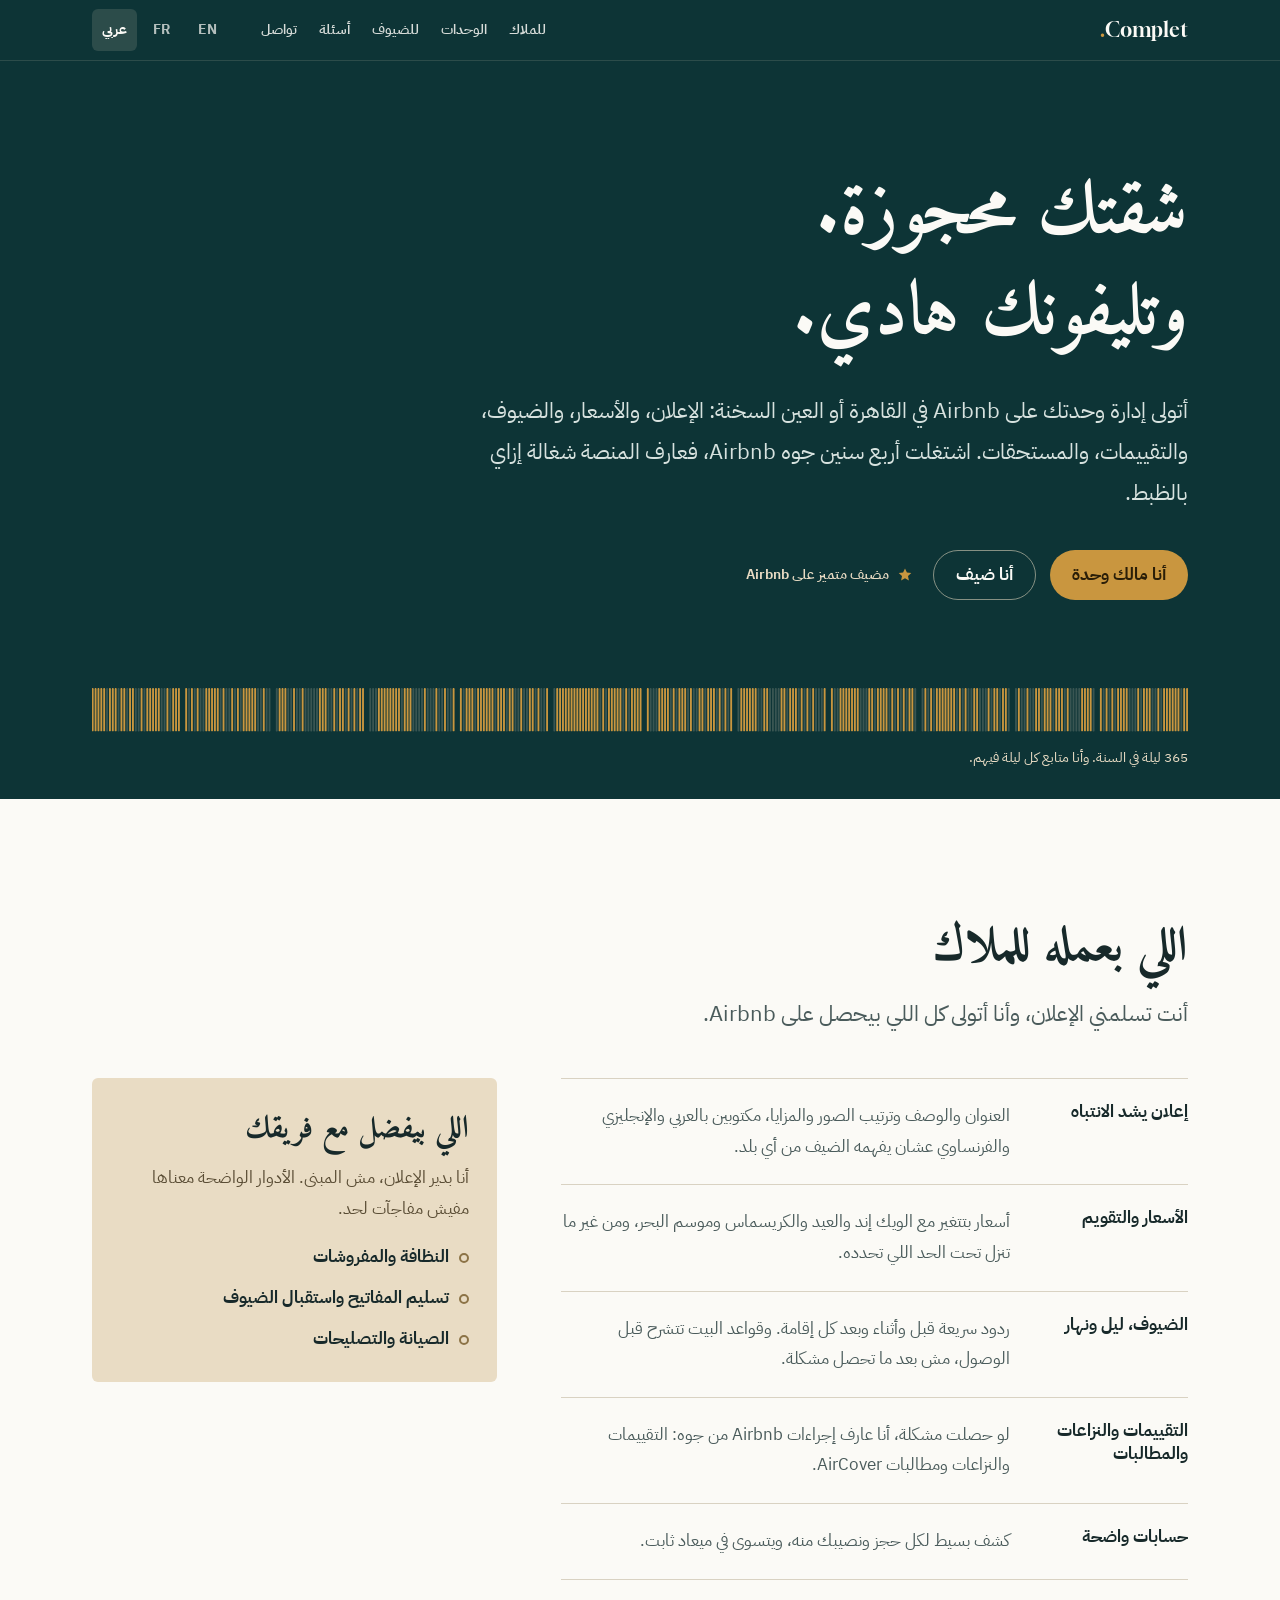
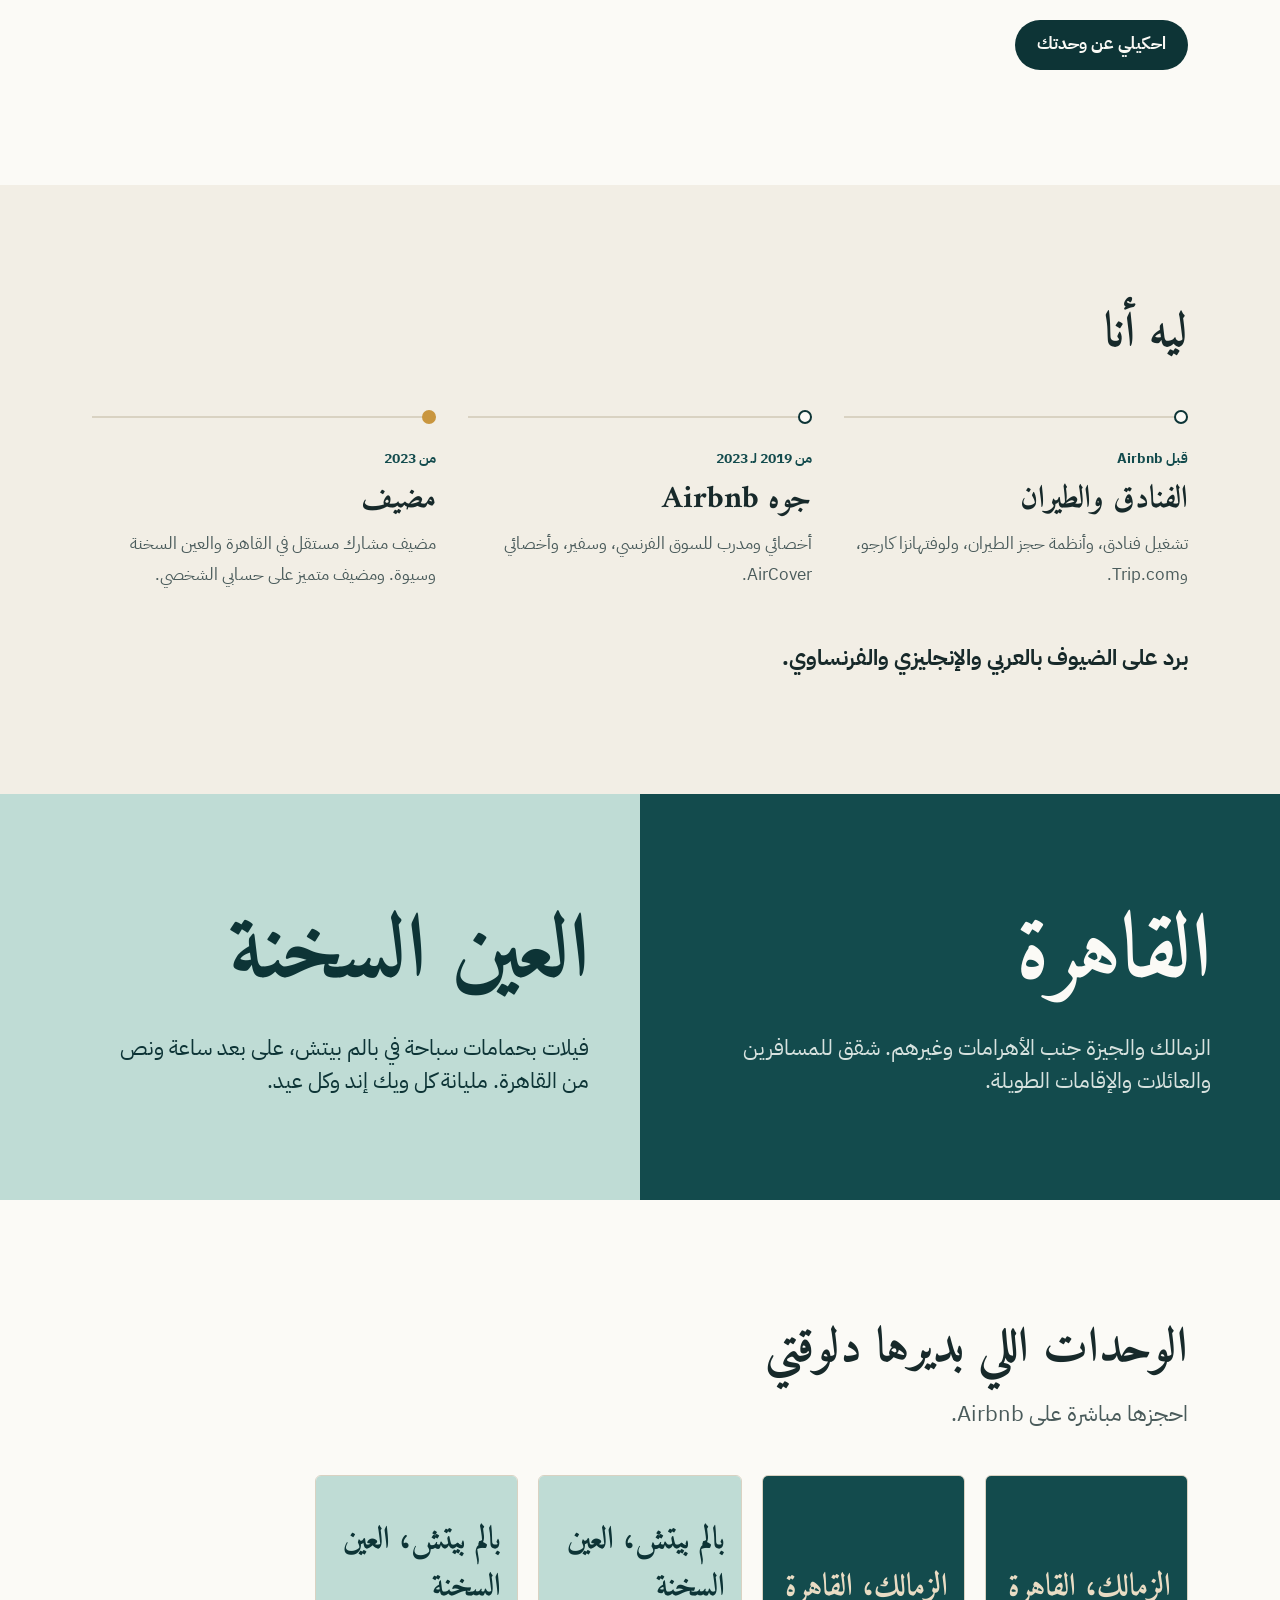
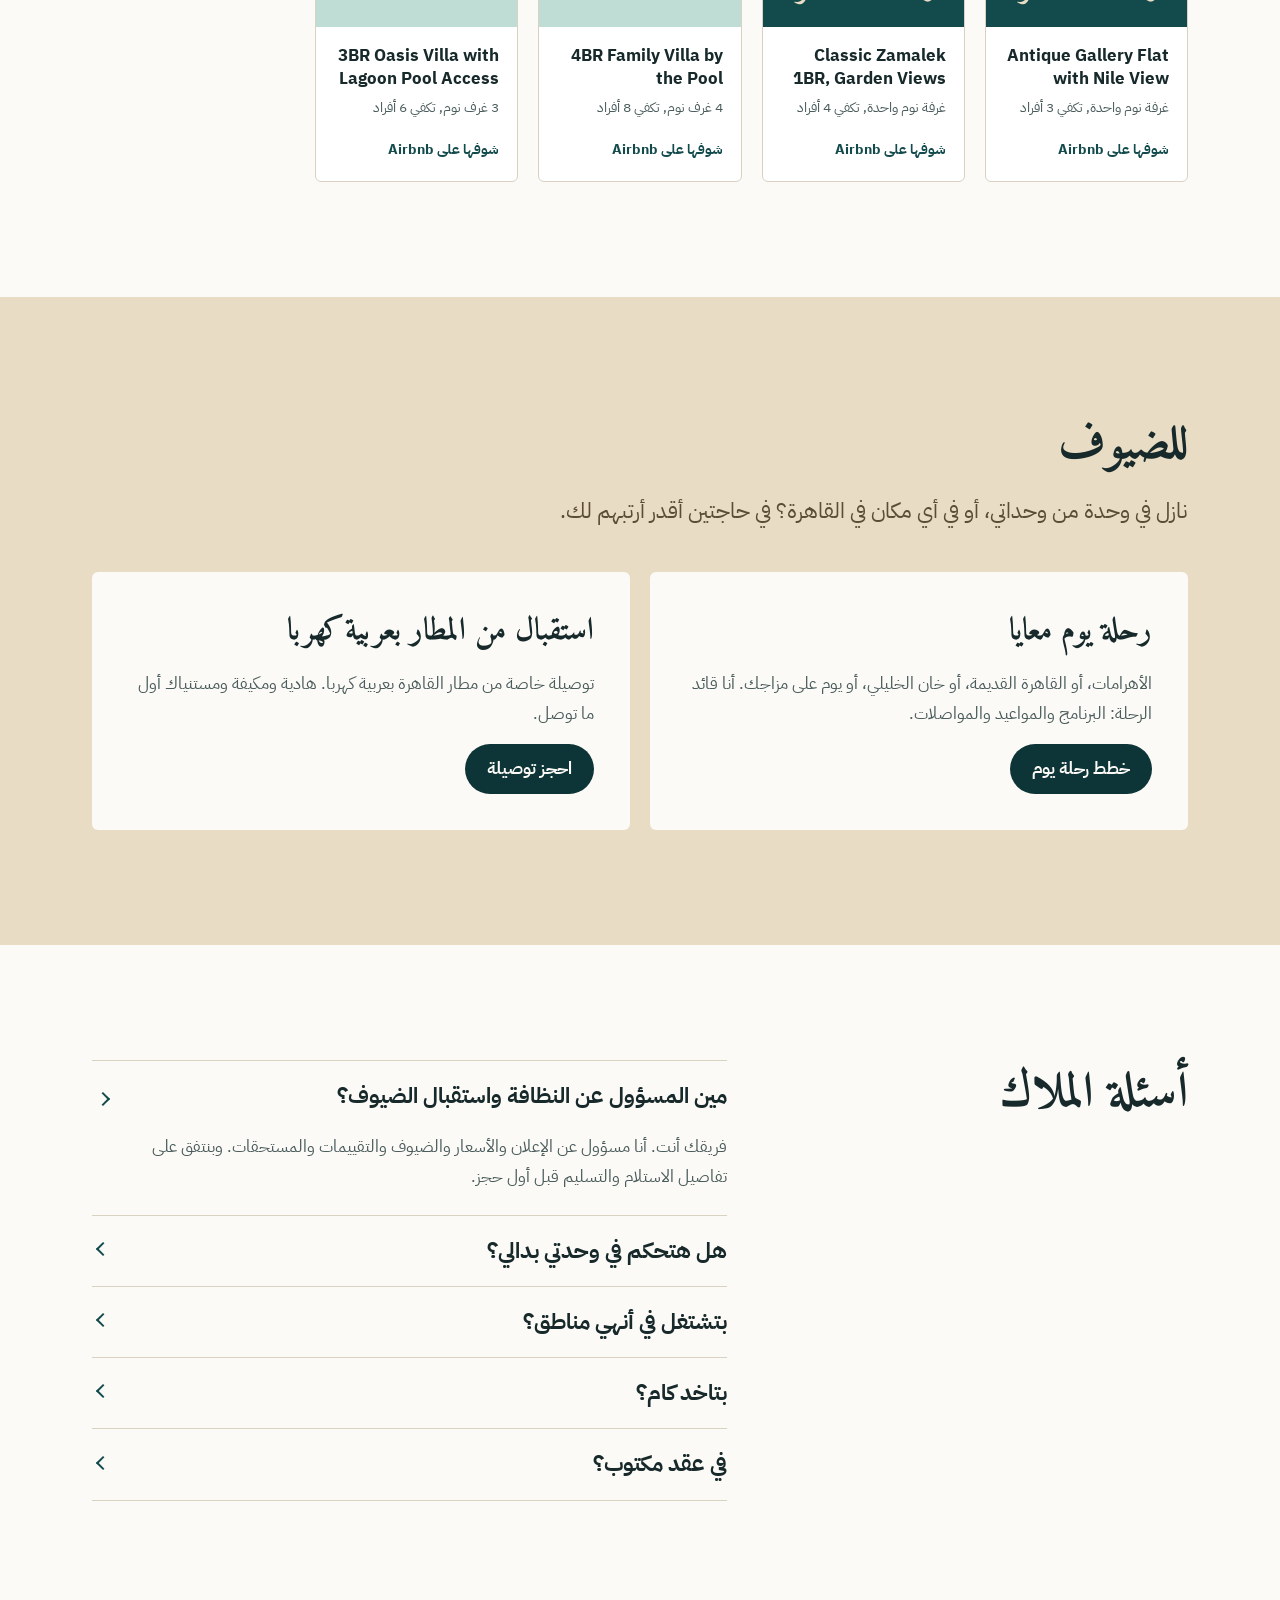
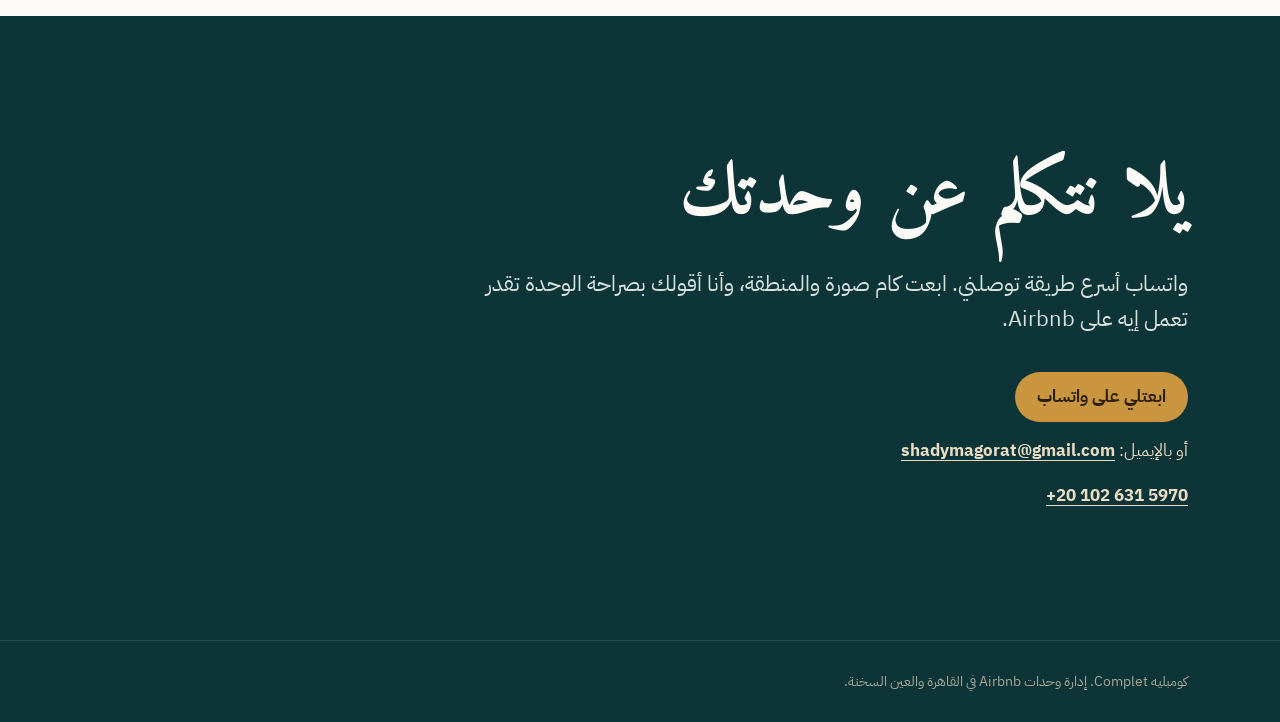
==== commit 79ae1d72: "Rebrand site from Shady Magora 365 to Complet - Wordmark Complet with brass full stop, new C. favico" ====
--- a/ar/index.html
+++ b/ar/index.html
@@ -3,30 +3,26 @@
 <head>
 <meta charset="utf-8">
 <meta name="viewport" content="width=device-width, initial-scale=1">
-<title>إدارة شقق Airbnb للملاك في القاهرة والعين السخنة | شادي ماجورة 365</title>
-<meta name="description" content="عندك شقة أو فيلا في القاهرة أو العين السخنة؟ شادي ماجورة بيدير إعلانك على Airbnb: الإعلان والأسعار والضيوف والتقييمات والمستحقات. اشتغل في Airbnb قبل كده، ودلوقتي مضيف متميز.">
+<title>كومبليه Complet | إدارة وحدات Airbnb في القاهرة والعين السخنة</title>
+<meta name="description" content="أتولى إدارة وحدتك على Airbnb في القاهرة أو العين السخنة: الإعلان والأسعار والضيوف والتقييمات والمستحقات. عملت في Airbnb سابقًا، واليوم مضيف متميز.">
 <link rel="canonical" href="https://shadymagorat-tech.github.io/shady-magora-365/ar/">
 <link rel="alternate" hreflang="en" href="https://shadymagorat-tech.github.io/shady-magora-365/">
 <link rel="alternate" hreflang="fr" href="https://shadymagorat-tech.github.io/shady-magora-365/fr/">
 <link rel="alternate" hreflang="ar" href="https://shadymagorat-tech.github.io/shady-magora-365/ar/">
 <link rel="alternate" hreflang="x-default" href="https://shadymagorat-tech.github.io/shady-magora-365/">
 <meta property="og:type" content="website">
-<meta property="og:site_name" content="Shady Magora 365">
-<meta property="og:title" content="شادي ماجورة 365 | إدارة Airbnb في القاهرة والعين السخنة">
-<meta property="og:description" content="شقتك محجوزة، وتليفونك هادي. إدارة إعلانات Airbnb للملاك في القاهرة والعين السخنة.">
+<meta property="og:site_name" content="Complet">
+<meta property="og:title" content="كومبليه Complet">
+<meta property="og:description" content="شقتك محجوزة، وتليفونك هادي. إدارة وحدات Airbnb في القاهرة والعين السخنة.">
 <meta property="og:url" content="https://shadymagorat-tech.github.io/shady-magora-365/ar/">
 <meta property="og:image" content="https://shadymagorat-tech.github.io/shady-magora-365/assets/og.png">
 <meta property="og:image:width" content="1200">
 <meta property="og:image:height" content="630">
-<meta property="og:image:alt" content="شادي ماجورة 365: إدارة Airbnb في القاهرة والعين السخنة">
 <meta property="og:locale" content="ar_EG">
-<meta property="og:locale:alternate" content="en_US">
-<meta property="og:locale:alternate" content="fr_FR">
 <meta name="twitter:card" content="summary_large_image">
-<meta name="twitter:title" content="شادي ماجورة 365 | إدارة Airbnb في القاهرة والعين السخنة">
-<meta name="twitter:description" content="شقتك محجوزة، وتليفونك هادي. إدارة إعلانات Airbnb للملاك في القاهرة والعين السخنة.">
+<meta name="twitter:title" content="كومبليه Complet">
+<meta name="twitter:description" content="شقتك محجوزة، وتليفونك هادي. إدارة وحدات Airbnb في القاهرة والعين السخنة.">
 <meta name="twitter:image" content="https://shadymagorat-tech.github.io/shady-magora-365/assets/og.png">
-<meta name="twitter:image:alt" content="شادي ماجورة 365: إدارة Airbnb في القاهرة والعين السخنة">
 <meta name="theme-color" content="#0D3436">
 <link rel="icon" href="../assets/favicon.svg" type="image/svg+xml">
 <link rel="preconnect" href="https://fonts.googleapis.com">
@@ -35,31 +31,26 @@
 <link rel="stylesheet" href="https://fonts.googleapis.com/css2?family=Amiri:wght@700&amp;family=Gloock&amp;family=IBM+Plex+Sans+Arabic:wght@400;700&amp;display=swap" media="print" onload="this.media='all'">
 <noscript><link rel="stylesheet" href="https://fonts.googleapis.com/css2?family=Amiri:wght@700&amp;family=Gloock&amp;family=IBM+Plex+Sans+Arabic:wght@400;700&amp;display=swap"></noscript>
 <link rel="stylesheet" href="../assets/style.css">
-<script>document.documentElement.classList.add('js');</script>
-<script type="application/ld+json">{"@context": "https://schema.org", "@type": "ProfessionalService", "name": "Shady Magora 365", "description": "عندك شقة أو فيلا في القاهرة أو العين السخنة؟ شادي ماجورة بيدير إعلانك على Airbnb: الإعلان والأسعار والضيوف والتقييمات والمستحقات. اشتغل في Airbnb قبل كده، ودلوقتي مضيف متميز.", "url": "https://shadymagorat-tech.github.io/shady-magora-365/ar/", "image": "https://shadymagorat-tech.github.io/shady-magora-365/assets/og.png", "telephone": "+201026315970", "email": "shadymagorat@gmail.com", "founder": {"@type": "Person", "name": "Shady Magora"}, "areaServed": [{"@type": "City", "name": "Cairo"}, {"@type": "Place", "name": "Ain Sokhna"}], "knowsLanguage": ["ar", "en", "fr"], "contactPoint": {"@type": "ContactPoint", "telephone": "+201026315970", "contactType": "customer service", "availableLanguage": ["Arabic", "English", "French"]}}</script>
+
+<script type="application/ld+json">{"@context": "https://schema.org", "@type": "LocalBusiness", "name": "Complet", "description": "أتولى إدارة وحدتك على Airbnb في القاهرة أو العين السخنة: الإعلان والأسعار والضيوف والتقييمات والمستحقات. عملت في Airbnb سابقًا، واليوم مضيف متميز.", "url": "https://shadymagorat-tech.github.io/shady-magora-365/ar/", "image": "https://shadymagorat-tech.github.io/shady-magora-365/assets/og.png", "telephone": "+20 102 631 5970", "email": "shadymagorat@gmail.com", "founder": {"@type": "Person", "name": "Shady Magora"}, "address": {"@type": "PostalAddress", "addressLocality": "Cairo", "addressCountry": "EG"}, "areaServed": [{"@type": "City", "name": "Cairo"}, {"@type": "Place", "name": "Ain Sokhna"}], "knowsLanguage": ["ar", "en", "fr"]}</script>
 </head>
-<body class="page-home">
+<body>
 <a class="skip" href="#main">انتقل إلى المحتوى</a>
 
 <header class="top">
   <div class="wrap top__in">
-    <a class="mark" href="../ar/" dir="ltr" lang="en"><span class="mark__name">Shady Magora</span>&nbsp;<span class="mark__num">365</span></a>
-    <button class="menu-btn" type="button" aria-expanded="false" aria-controls="nav">
-      <svg aria-hidden="true" viewBox="0 0 24 24" width="22" height="22"><path d="M4 7h16M4 12h16M4 17h16" stroke="currentColor" stroke-width="2" stroke-linecap="round" fill="none"/></svg>
-      <span class="visually-hidden">القائمة</span>
-    </button>
-    <nav class="nav" id="nav" aria-label="القائمة الرئيسية">
+    <a class="mark" href="../ar/"><span class="mark__name">Complet</span><span class="mark__num">.</span></a>
+    <nav class="nav" aria-label="Main">
       <a href="#owners">للملاك</a>
-      <a href="../ar/owners/">إزاي بنشتغل</a>
       <a href="#stays">الوحدات</a>
       <a href="#guests">للضيوف</a>
       <a href="#faq">أسئلة</a>
       <a href="#contact">تواصل</a>
     </nav>
     <div class="langs" role="group" aria-label="اللغة">
-      <a href="../" hreflang="en" data-lang="en" lang="en" >EN</a>
-      <a href="../fr/" hreflang="fr" data-lang="fr" lang="fr" >FR</a>
-      <a href="../ar/" hreflang="ar" data-lang="ar" lang="ar" aria-current="page">عربي</a>
+      <a href="../" data-lang="en" lang="en" >EN</a>
+      <a href="../fr/" data-lang="fr" lang="fr" >FR</a>
+      <a href="../ar/" data-lang="ar" lang="ar" aria-current="page">عربي</a>
     </div>
   </div>
 </header>
@@ -77,7 +68,7 @@
     </div>
   </div>
   <figure class="ribbon wrap">
-    <svg viewBox="0 0 1754 34" preserveAspectRatio="none" aria-hidden="true" focusable="false"><g class="nights"><rect x="0.0" y="0" width="3" height="34" rx="1"/><rect x="4.6" y="0" width="3" height="34" rx="1"/><rect x="9.2" y="0" width="3" height="34" rx="1"/><rect x="13.8" y="0" width="3" height="34" rx="1"/><rect x="18.4" y="0" width="3" height="34" rx="1"/><rect x="23.0" y="0" width="3" height="34" rx="1"/><rect x="27.6" y="0" width="3" height="34" rx="1"/><rect x="32.2" y="0" width="3" height="34" rx="1"/><rect x="36.8" y="0" width="3" height="34" rx="1"/><rect x="41.4" y="0" width="3" height="34" rx="1"/><rect x="46.0" y="0" width="3" height="34" rx="1"/><rect x="50.6" y="0" width="3" height="34" rx="1"/><rect x="55.2" y="0" width="3" height="34" rx="1"/><rect x="59.8" y="0" width="3" height="34" rx="1"/><rect x="64.4" y="0" width="3" height="34" rx="1"/><rect x="69.0" y="0" width="3" height="34" rx="1"/><rect x="73.6" y="0" width="3" height="34" rx="1"/><rect x="78.2" y="0" width="3" height="34" rx="1"/><rect x="82.8" y="0" width="3" height="34" rx="1"/><rect x="87.4" y="0" width="3" height="34" rx="1"/><rect x="92.0" y="0" width="3" height="34" rx="1"/><rect x="96.6" y="0" width="3" height="34" rx="1"/><rect x="101.2" y="0" width="3" height="34" rx="1"/><rect x="105.8" y="0" width="3" height="34" rx="1"/><rect x="110.4" y="0" width="3" height="34" rx="1"/><rect x="115.0" y="0" width="3" height="34" rx="1"/><rect x="119.6" y="0" width="3" height="34" rx="1"/><rect x="124.2" y="0" width="3" height="34" rx="1"/><rect x="128.8" y="0" width="3" height="34" rx="1"/><rect x="133.4" y="0" width="3" height="34" rx="1"/><rect x="138.0" y="0" width="3" height="34" rx="1"/><rect x="149.6" y="0" width="3" height="34" rx="1"/><rect x="154.2" y="0" width="3" height="34" rx="1"/><rect x="158.8" y="0" width="3" height="34" rx="1"/><rect x="163.4" y="0" width="3" height="34" rx="1"/><rect x="168.0" y="0" width="3" height="34" rx="1"/><rect x="172.6" y="0" width="3" height="34" rx="1"/><rect x="177.2" y="0" width="3" height="34" rx="1"/><rect x="181.8" y="0" width="3" height="34" rx="1"/><rect x="186.4" y="0" width="3" height="34" rx="1"/><rect x="191.0" y="0" width="3" height="34" rx="1"/><rect x="195.6" y="0" width="3" height="34" rx="1"/><rect x="200.2" y="0" width="3" height="34" rx="1"/><rect x="204.8" y="0" width="3" height="34" rx="1"/><rect x="209.4" y="0" width="3" height="34" rx="1"/><rect x="214.0" y="0" width="3" height="34" rx="1"/><rect x="218.6" y="0" width="3" height="34" rx="1"/><rect x="223.2" y="0" width="3" height="34" rx="1"/><rect x="227.8" y="0" width="3" height="34" rx="1"/><rect x="232.4" y="0" width="3" height="34" rx="1"/><rect x="237.0" y="0" width="3" height="34" rx="1"/><rect x="241.6" y="0" width="3" height="34" rx="1"/><rect x="246.2" y="0" width="3" height="34" rx="1"/><rect x="250.8" y="0" width="3" height="34" rx="1"/><rect x="255.4" y="0" width="3" height="34" rx="1"/><rect x="260.0" y="0" width="3" height="34" rx="1"/><rect x="264.6" y="0" width="3" height="34" rx="1"/><rect x="269.2" y="0" width="3" height="34" rx="1"/><rect x="273.8" y="0" width="3" height="34" rx="1"/><rect x="285.4" y="0" width="3" height="34" rx="1"/><rect x="290.0" y="0" width="3" height="34" rx="1"/><rect x="294.6" y="0" width="3" height="34" rx="1"/><rect x="299.2" y="0" width="3" height="34" rx="1"/><rect x="303.8" y="0" width="3" height="34" rx="1"/><rect x="308.4" y="0" width="3" height="34" rx="1"/><rect x="313.0" y="0" width="3" height="34" rx="1"/><rect x="317.6" y="0" width="3" height="34" rx="1"/><rect x="322.2" y="0" width="3" height="34" rx="1"/><rect x="326.8" y="0" width="3" height="34" rx="1"/><rect x="331.4" y="0" width="3" height="34" rx="1"/><rect x="336.0" y="0" width="3" height="34" rx="1"/><rect x="340.6" y="0" width="3" height="34" rx="1"/><rect x="345.2" y="0" width="3" height="34" rx="1"/><rect x="349.8" y="0" width="3" height="34" rx="1"/><rect x="354.4" y="0" width="3" height="34" rx="1"/><rect x="359.0" y="0" width="3" height="34" rx="1"/><rect x="363.6" y="0" width="3" height="34" rx="1"/><rect x="368.2" y="0" width="3" height="34" rx="1"/><rect x="372.8" y="0" width="3" height="34" rx="1"/><rect x="377.4" y="0" width="3" height="34" rx="1"/><rect x="382.0" y="0" width="3" height="34" rx="1"/><rect x="386.6" y="0" width="3" height="34" rx="1"/><rect x="391.2" y="0" width="3" height="34" rx="1"/><rect x="395.8" y="0" width="3" height="34" rx="1"/><rect x="400.4" y="0" width="3" height="34" rx="1"/><rect x="405.0" y="0" width="3" height="34" rx="1"/><rect x="409.6" y="0" width="3" height="34" rx="1"/><rect x="414.2" y="0" width="3" height="34" rx="1"/><rect x="418.8" y="0" width="3" height="34" rx="1"/><rect x="423.4" y="0" width="3" height="34" rx="1"/><rect x="435.0" y="0" width="3" height="34" rx="1"/><rect x="439.6" y="0" width="3" height="34" rx="1"/><rect x="444.2" y="0" width="3" height="34" rx="1"/><rect x="448.8" y="0" width="3" height="34" rx="1"/><rect x="453.4" y="0" width="3" height="34" rx="1"/><rect x="458.0" y="0" width="3" height="34" rx="1"/><rect x="462.6" y="0" width="3" height="34" rx="1"/><rect x="467.2" y="0" width="3" height="34" rx="1"/><rect x="471.8" y="0" width="3" height="34" rx="1"/><rect x="476.4" y="0" width="3" height="34" rx="1"/><rect x="481.0" y="0" width="3" height="34" rx="1"/><rect x="485.6" y="0" width="3" height="34" rx="1"/><rect x="490.2" y="0" width="3" height="34" rx="1"/><rect x="494.8" y="0" width="3" height="34" rx="1"/><rect x="499.4" y="0" width="3" height="34" rx="1"/><rect x="504.0" y="0" width="3" height="34" rx="1"/><rect x="508.6" y="0" width="3" height="34" rx="1"/><rect x="513.2" y="0" width="3" height="34" rx="1"/><rect x="517.8" y="0" width="3" height="34" rx="1"/><rect x="522.4" y="0" width="3" height="34" rx="1"/><rect x="527.0" y="0" width="3" height="34" rx="1"/><rect x="531.6" y="0" width="3" height="34" rx="1"/><rect x="536.2" y="0" width="3" height="34" rx="1"/><rect x="540.8" y="0" width="3" height="34" rx="1"/><rect x="545.4" y="0" width="3" height="34" rx="1"/><rect x="550.0" y="0" width="3" height="34" rx="1"/><rect x="554.6" y="0" width="3" height="34" rx="1"/><rect x="559.2" y="0" width="3" height="34" rx="1"/><rect x="563.8" y="0" width="3" height="34" rx="1"/><rect x="568.4" y="0" width="3" height="34" rx="1"/><rect x="580.0" y="0" width="3" height="34" rx="1"/><rect x="584.6" y="0" width="3" height="34" rx="1"/><rect x="589.2" y="0" width="3" height="34" rx="1"/><rect x="593.8" y="0" width="3" height="34" rx="1"/><rect x="598.4" y="0" width="3" height="34" rx="1"/><rect x="603.0" y="0" width="3" height="34" rx="1"/><rect x="607.6" y="0" width="3" height="34" rx="1"/><rect x="612.2" y="0" width="3" height="34" rx="1"/><rect x="616.8" y="0" width="3" height="34" rx="1"/><rect x="621.4" y="0" width="3" height="34" rx="1"/><rect x="626.0" y="0" width="3" height="34" rx="1"/><rect x="630.6" y="0" width="3" height="34" rx="1"/><rect x="635.2" y="0" width="3" height="34" rx="1"/><rect x="639.8" y="0" width="3" height="34" rx="1"/><rect x="644.4" y="0" width="3" height="34" rx="1"/><rect x="649.0" y="0" width="3" height="34" rx="1"/><rect x="653.6" y="0" width="3" height="34" rx="1"/><rect x="658.2" y="0" width="3" height="34" rx="1"/><rect x="662.8" y="0" width="3" height="34" rx="1"/><rect x="667.4" y="0" width="3" height="34" rx="1"/><rect x="672.0" y="0" width="3" height="34" rx="1"/><rect x="676.6" y="0" width="3" height="34" rx="1"/><rect x="681.2" y="0" width="3" height="34" rx="1"/><rect x="685.8" y="0" width="3" height="34" rx="1"/><rect x="690.4" y="0" width="3" height="34" rx="1"/><rect x="695.0" y="0" width="3" height="34" rx="1"/><rect x="699.6" y="0" width="3" height="34" rx="1"/><rect x="704.2" y="0" width="3" height="34" rx="1"/><rect x="708.8" y="0" width="3" height="34" rx="1"/><rect x="713.4" y="0" width="3" height="34" rx="1"/><rect x="718.0" y="0" width="3" height="34" rx="1"/><rect x="729.6" y="0" width="3" height="34" rx="1"/><rect x="734.2" y="0" width="3" height="34" rx="1"/><rect x="738.8" y="0" width="3" height="34" rx="1"/><rect x="743.4" y="0" width="3" height="34" rx="1"/><rect x="748.0" y="0" width="3" height="34" rx="1"/><rect x="752.6" y="0" width="3" height="34" rx="1"/><rect x="757.2" y="0" width="3" height="34" rx="1"/><rect x="761.8" y="0" width="3" height="34" rx="1"/><rect x="766.4" y="0" width="3" height="34" rx="1"/><rect x="771.0" y="0" width="3" height="34" rx="1"/><rect x="775.6" y="0" width="3" height="34" rx="1"/><rect x="780.2" y="0" width="3" height="34" rx="1"/><rect x="784.8" y="0" width="3" height="34" rx="1"/><rect x="789.4" y="0" width="3" height="34" rx="1"/><rect x="794.0" y="0" width="3" height="34" rx="1"/><rect x="798.6" y="0" width="3" height="34" rx="1"/><rect x="803.2" y="0" width="3" height="34" rx="1"/><rect x="807.8" y="0" width="3" height="34" rx="1"/><rect x="812.4" y="0" width="3" height="34" rx="1"/><rect x="817.0" y="0" width="3" height="34" rx="1"/><rect x="821.6" y="0" width="3" height="34" rx="1"/><rect x="826.2" y="0" width="3" height="34" rx="1"/><rect x="830.8" y="0" width="3" height="34" rx="1"/><rect x="835.4" y="0" width="3" height="34" rx="1"/><rect x="840.0" y="0" width="3" height="34" rx="1"/><rect x="844.6" y="0" width="3" height="34" rx="1"/><rect x="849.2" y="0" width="3" height="34" rx="1"/><rect x="853.8" y="0" width="3" height="34" rx="1"/><rect x="858.4" y="0" width="3" height="34" rx="1"/><rect x="863.0" y="0" width="3" height="34" rx="1"/><rect x="874.6" y="0" width="3" height="34" rx="1"/><rect x="879.2" y="0" width="3" height="34" rx="1"/><rect x="883.8" y="0" width="3" height="34" rx="1"/><rect x="888.4" y="0" width="3" height="34" rx="1"/><rect x="893.0" y="0" width="3" height="34" rx="1"/><rect x="897.6" y="0" width="3" height="34" rx="1"/><rect x="902.2" y="0" width="3" height="34" rx="1"/><rect x="906.8" y="0" width="3" height="34" rx="1"/><rect x="911.4" y="0" width="3" height="34" rx="1"/><rect x="916.0" y="0" width="3" height="34" rx="1"/><rect x="920.6" y="0" width="3" height="34" rx="1"/><rect x="925.2" y="0" width="3" height="34" rx="1"/><rect x="929.8" y="0" width="3" height="34" rx="1"/><rect x="934.4" y="0" width="3" height="34" rx="1"/><rect x="939.0" y="0" width="3" height="34" rx="1"/><rect x="943.6" y="0" width="3" height="34" rx="1"/><rect x="948.2" y="0" width="3" height="34" rx="1"/><rect x="952.8" y="0" width="3" height="34" rx="1"/><rect x="957.4" y="0" width="3" height="34" rx="1"/><rect x="962.0" y="0" width="3" height="34" rx="1"/><rect x="966.6" y="0" width="3" height="34" rx="1"/><rect x="971.2" y="0" width="3" height="34" rx="1"/><rect x="975.8" y="0" width="3" height="34" rx="1"/><rect x="980.4" y="0" width="3" height="34" rx="1"/><rect x="985.0" y="0" width="3" height="34" rx="1"/><rect x="989.6" y="0" width="3" height="34" rx="1"/><rect x="994.2" y="0" width="3" height="34" rx="1"/><rect x="998.8" y="0" width="3" height="34" rx="1"/><rect x="1003.4" y="0" width="3" height="34" rx="1"/><rect x="1008.0" y="0" width="3" height="34" rx="1"/><rect x="1012.6" y="0" width="3" height="34" rx="1"/><rect x="1024.2" y="0" width="3" height="34" rx="1"/><rect x="1028.8" y="0" width="3" height="34" rx="1"/><rect x="1033.4" y="0" width="3" height="34" rx="1"/><rect x="1038.0" y="0" width="3" height="34" rx="1"/><rect x="1042.6" y="0" width="3" height="34" rx="1"/><rect x="1047.2" y="0" width="3" height="34" rx="1"/><rect x="1051.8" y="0" width="3" height="34" rx="1"/><rect x="1056.4" y="0" width="3" height="34" rx="1"/><rect x="1061.0" y="0" width="3" height="34" rx="1"/><rect x="1065.6" y="0" width="3" height="34" rx="1"/><rect x="1070.2" y="0" width="3" height="34" rx="1"/><rect x="1074.8" y="0" width="3" height="34" rx="1"/><rect x="1079.4" y="0" width="3" height="34" rx="1"/><rect x="1084.0" y="0" width="3" height="34" rx="1"/><rect x="1088.6" y="0" width="3" height="34" rx="1"/><rect x="1093.2" y="0" width="3" height="34" rx="1"/><rect x="1097.8" y="0" width="3" height="34" rx="1"/><rect x="1102.4" y="0" width="3" height="34" rx="1"/><rect x="1107.0" y="0" width="3" height="34" rx="1"/><rect x="1111.6" y="0" width="3" height="34" rx="1"/><rect x="1116.2" y="0" width="3" height="34" rx="1"/><rect x="1120.8" y="0" width="3" height="34" rx="1"/><rect x="1125.4" y="0" width="3" height="34" rx="1"/><rect x="1130.0" y="0" width="3" height="34" rx="1"/><rect x="1134.6" y="0" width="3" height="34" rx="1"/><rect x="1139.2" y="0" width="3" height="34" rx="1"/><rect x="1143.8" y="0" width="3" height="34" rx="1"/><rect x="1148.4" y="0" width="3" height="34" rx="1"/><rect x="1153.0" y="0" width="3" height="34" rx="1"/><rect x="1157.6" y="0" width="3" height="34" rx="1"/><rect x="1162.2" y="0" width="3" height="34" rx="1"/><rect x="1173.8" y="0" width="3" height="34" rx="1"/><rect x="1178.4" y="0" width="3" height="34" rx="1"/><rect x="1183.0" y="0" width="3" height="34" rx="1"/><rect x="1187.6" y="0" width="3" height="34" rx="1"/><rect x="1192.2" y="0" width="3" height="34" rx="1"/><rect x="1196.8" y="0" width="3" height="34" rx="1"/><rect x="1201.4" y="0" width="3" height="34" rx="1"/><rect x="1206.0" y="0" width="3" height="34" rx="1"/><rect x="1210.6" y="0" width="3" height="34" rx="1"/><rect x="1215.2" y="0" width="3" height="34" rx="1"/><rect x="1219.8" y="0" width="3" height="34" rx="1"/><rect x="1224.4" y="0" width="3" height="34" rx="1"/><rect x="1229.0" y="0" width="3" height="34" rx="1"/><rect x="1233.6" y="0" width="3" height="34" rx="1"/><rect x="1238.2" y="0" width="3" height="34" rx="1"/><rect x="1242.8" y="0" width="3" height="34" rx="1"/><rect x="1247.4" y="0" width="3" height="34" rx="1"/><rect x="1252.0" y="0" width="3" height="34" rx="1"/><rect x="1256.6" y="0" width="3" height="34" rx="1"/><rect x="1261.2" y="0" width="3" height="34" rx="1"/><rect x="1265.8" y="0" width="3" height="34" rx="1"/><rect x="1270.4" y="0" width="3" height="34" rx="1"/><rect x="1275.0" y="0" width="3" height="34" rx="1"/><rect x="1279.6" y="0" width="3" height="34" rx="1"/><rect x="1284.2" y="0" width="3" height="34" rx="1"/><rect x="1288.8" y="0" width="3" height="34" rx="1"/><rect x="1293.4" y="0" width="3" height="34" rx="1"/><rect x="1298.0" y="0" width="3" height="34" rx="1"/><rect x="1302.6" y="0" width="3" height="34" rx="1"/><rect x="1307.2" y="0" width="3" height="34" rx="1"/><rect x="1318.8" y="0" width="3" height="34" rx="1"/><rect x="1323.4" y="0" width="3" height="34" rx="1"/><rect x="1328.0" y="0" width="3" height="34" rx="1"/><rect x="1332.6" y="0" width="3" height="34" rx="1"/><rect x="1337.2" y="0" width="3" height="34" rx="1"/><rect x="1341.8" y="0" width="3" height="34" rx="1"/><rect x="1346.4" y="0" width="3" height="34" rx="1"/><rect x="1351.0" y="0" width="3" height="34" rx="1"/><rect x="1355.6" y="0" width="3" height="34" rx="1"/><rect x="1360.2" y="0" width="3" height="34" rx="1"/><rect x="1364.8" y="0" width="3" height="34" rx="1"/><rect x="1369.4" y="0" width="3" height="34" rx="1"/><rect x="1374.0" y="0" width="3" height="34" rx="1"/><rect x="1378.6" y="0" width="3" height="34" rx="1"/><rect x="1383.2" y="0" width="3" height="34" rx="1"/><rect x="1387.8" y="0" width="3" height="34" rx="1"/><rect x="1392.4" y="0" width="3" height="34" rx="1"/><rect x="1397.0" y="0" width="3" height="34" rx="1"/><rect x="1401.6" y="0" width="3" height="34" rx="1"/><rect x="1406.2" y="0" width="3" height="34" rx="1"/><rect x="1410.8" y="0" width="3" height="34" rx="1"/><rect x="1415.4" y="0" width="3" height="34" rx="1"/><rect x="1420.0" y="0" width="3" height="34" rx="1"/><rect x="1424.6" y="0" width="3" height="34" rx="1"/><rect x="1429.2" y="0" width="3" height="34" rx="1"/><rect x="1433.8" y="0" width="3" height="34" rx="1"/><rect x="1438.4" y="0" width="3" height="34" rx="1"/><rect x="1443.0" y="0" width="3" height="34" rx="1"/><rect x="1447.6" y="0" width="3" height="34" rx="1"/><rect x="1452.2" y="0" width="3" height="34" rx="1"/><rect x="1456.8" y="0" width="3" height="34" rx="1"/><rect x="1468.4" y="0" width="3" height="34" rx="1"/><rect x="1473.0" y="0" width="3" height="34" rx="1"/><rect x="1477.6" y="0" width="3" height="34" rx="1"/><rect x="1482.2" y="0" width="3" height="34" rx="1"/><rect x="1486.8" y="0" width="3" height="34" rx="1"/><rect x="1491.4" y="0" width="3" height="34" rx="1"/><rect x="1496.0" y="0" width="3" height="34" rx="1"/><rect x="1500.6" y="0" width="3" height="34" rx="1"/><rect x="1505.2" y="0" width="3" height="34" rx="1"/><rect x="1509.8" y="0" width="3" height="34" rx="1"/><rect x="1514.4" y="0" width="3" height="34" rx="1"/><rect x="1519.0" y="0" width="3" height="34" rx="1"/><rect x="1523.6" y="0" width="3" height="34" rx="1"/><rect x="1528.2" y="0" width="3" height="34" rx="1"/><rect x="1532.8" y="0" width="3" height="34" rx="1"/><rect x="1537.4" y="0" width="3" height="34" rx="1"/><rect x="1542.0" y="0" width="3" height="34" rx="1"/><rect x="1546.6" y="0" width="3" height="34" rx="1"/><rect x="1551.2" y="0" width="3" height="34" rx="1"/><rect x="1555.8" y="0" width="3" height="34" rx="1"/><rect x="1560.4" y="0" width="3" height="34" rx="1"/><rect x="1565.0" y="0" width="3" height="34" rx="1"/><rect x="1569.6" y="0" width="3" height="34" rx="1"/><rect x="1574.2" y="0" width="3" height="34" rx="1"/><rect x="1578.8" y="0" width="3" height="34" rx="1"/><rect x="1583.4" y="0" width="3" height="34" rx="1"/><rect x="1588.0" y="0" width="3" height="34" rx="1"/><rect x="1592.6" y="0" width="3" height="34" rx="1"/><rect x="1597.2" y="0" width="3" height="34" rx="1"/><rect x="1601.8" y="0" width="3" height="34" rx="1"/><rect x="1613.4" y="0" width="3" height="34" rx="1"/><rect x="1618.0" y="0" width="3" height="34" rx="1"/><rect x="1622.6" y="0" width="3" height="34" rx="1"/><rect x="1627.2" y="0" width="3" height="34" rx="1"/><rect x="1631.8" y="0" width="3" height="34" rx="1"/><rect x="1636.4" y="0" width="3" height="34" rx="1"/><rect x="1641.0" y="0" width="3" height="34" rx="1"/><rect x="1645.6" y="0" width="3" height="34" rx="1"/><rect x="1650.2" y="0" width="3" height="34" rx="1"/><rect x="1654.8" y="0" width="3" height="34" rx="1"/><rect x="1659.4" y="0" width="3" height="34" rx="1"/><rect x="1664.0" y="0" width="3" height="34" rx="1"/><rect x="1668.6" y="0" width="3" height="34" rx="1"/><rect x="1673.2" y="0" width="3" height="34" rx="1"/><rect x="1677.8" y="0" width="3" height="34" rx="1"/><rect x="1682.4" y="0" width="3" height="34" rx="1"/><rect x="1687.0" y="0" width="3" height="34" rx="1"/><rect x="1691.6" y="0" width="3" height="34" rx="1"/><rect x="1696.2" y="0" width="3" height="34" rx="1"/><rect x="1700.8" y="0" width="3" height="34" rx="1"/><rect x="1705.4" y="0" width="3" height="34" rx="1"/><rect x="1710.0" y="0" width="3" height="34" rx="1"/><rect x="1714.6" y="0" width="3" height="34" rx="1"/><rect x="1719.2" y="0" width="3" height="34" rx="1"/><rect x="1723.8" y="0" width="3" height="34" rx="1"/><rect x="1728.4" y="0" width="3" height="34" rx="1"/><rect x="1733.0" y="0" width="3" height="34" rx="1"/><rect x="1737.6" y="0" width="3" height="34" rx="1"/><rect x="1742.2" y="0" width="3" height="34" rx="1"/><rect x="1746.8" y="0" width="3" height="34" rx="1"/><rect x="1751.4" y="0" width="3" height="34" rx="1"/></g></svg>
+    <svg viewBox="0 0 1754 34" preserveAspectRatio="none" role="img" aria-label="A year of nights on the calendar" focusable="false"><g class="open"><rect x="9.2" y="0" width="3" height="34" rx="1"/><rect x="41.4" y="0" width="3" height="34" rx="1"/><rect x="50.6" y="0" width="3" height="34" rx="1"/><rect x="55.2" y="0" width="3" height="34" rx="1"/><rect x="73.6" y="0" width="3" height="34" rx="1"/><rect x="82.8" y="0" width="3" height="34" rx="1"/><rect x="87.4" y="0" width="3" height="34" rx="1"/><rect x="92.0" y="0" width="3" height="34" rx="1"/><rect x="115.0" y="0" width="3" height="34" rx="1"/><rect x="124.2" y="0" width="3" height="34" rx="1"/><rect x="133.4" y="0" width="3" height="34" rx="1"/><rect x="149.6" y="0" width="3" height="34" rx="1"/><rect x="172.6" y="0" width="3" height="34" rx="1"/><rect x="177.2" y="0" width="3" height="34" rx="1"/><rect x="181.8" y="0" width="3" height="34" rx="1"/><rect x="186.4" y="0" width="3" height="34" rx="1"/><rect x="195.6" y="0" width="3" height="34" rx="1"/><rect x="214.0" y="0" width="3" height="34" rx="1"/><rect x="232.4" y="0" width="3" height="34" rx="1"/><rect x="246.2" y="0" width="3" height="34" rx="1"/><rect x="250.8" y="0" width="3" height="34" rx="1"/><rect x="260.0" y="0" width="3" height="34" rx="1"/><rect x="264.6" y="0" width="3" height="34" rx="1"/><rect x="273.8" y="0" width="3" height="34" rx="1"/><rect x="285.4" y="0" width="3" height="34" rx="1"/><rect x="299.2" y="0" width="3" height="34" rx="1"/><rect x="313.0" y="0" width="3" height="34" rx="1"/><rect x="322.2" y="0" width="3" height="34" rx="1"/><rect x="326.8" y="0" width="3" height="34" rx="1"/><rect x="331.4" y="0" width="3" height="34" rx="1"/><rect x="345.2" y="0" width="3" height="34" rx="1"/><rect x="349.8" y="0" width="3" height="34" rx="1"/><rect x="359.0" y="0" width="3" height="34" rx="1"/><rect x="368.2" y="0" width="3" height="34" rx="1"/><rect x="405.0" y="0" width="3" height="34" rx="1"/><rect x="414.2" y="0" width="3" height="34" rx="1"/><rect x="423.4" y="0" width="3" height="34" rx="1"/><rect x="435.0" y="0" width="3" height="34" rx="1"/><rect x="448.8" y="0" width="3" height="34" rx="1"/><rect x="458.0" y="0" width="3" height="34" rx="1"/><rect x="467.2" y="0" width="3" height="34" rx="1"/><rect x="476.4" y="0" width="3" height="34" rx="1"/><rect x="499.4" y="0" width="3" height="34" rx="1"/><rect x="513.2" y="0" width="3" height="34" rx="1"/><rect x="517.8" y="0" width="3" height="34" rx="1"/><rect x="522.4" y="0" width="3" height="34" rx="1"/><rect x="559.2" y="0" width="3" height="34" rx="1"/><rect x="563.8" y="0" width="3" height="34" rx="1"/><rect x="584.6" y="0" width="3" height="34" rx="1"/><rect x="589.2" y="0" width="3" height="34" rx="1"/><rect x="593.8" y="0" width="3" height="34" rx="1"/><rect x="603.0" y="0" width="3" height="34" rx="1"/><rect x="612.2" y="0" width="3" height="34" rx="1"/><rect x="621.4" y="0" width="3" height="34" rx="1"/><rect x="639.8" y="0" width="3" height="34" rx="1"/><rect x="653.6" y="0" width="3" height="34" rx="1"/><rect x="658.2" y="0" width="3" height="34" rx="1"/><rect x="662.8" y="0" width="3" height="34" rx="1"/><rect x="667.4" y="0" width="3" height="34" rx="1"/><rect x="681.2" y="0" width="3" height="34" rx="1"/><rect x="685.8" y="0" width="3" height="34" rx="1"/><rect x="718.0" y="0" width="3" height="34" rx="1"/><rect x="734.2" y="0" width="3" height="34" rx="1"/><rect x="743.4" y="0" width="3" height="34" rx="1"/><rect x="752.6" y="0" width="3" height="34" rx="1"/><rect x="771.0" y="0" width="3" height="34" rx="1"/><rect x="784.8" y="0" width="3" height="34" rx="1"/><rect x="789.4" y="0" width="3" height="34" rx="1"/><rect x="798.6" y="0" width="3" height="34" rx="1"/><rect x="817.0" y="0" width="3" height="34" rx="1"/><rect x="826.2" y="0" width="3" height="34" rx="1"/><rect x="849.2" y="0" width="3" height="34" rx="1"/><rect x="853.8" y="0" width="3" height="34" rx="1"/><rect x="858.4" y="0" width="3" height="34" rx="1"/><rect x="893.0" y="0" width="3" height="34" rx="1"/><rect x="902.2" y="0" width="3" height="34" rx="1"/><rect x="929.8" y="0" width="3" height="34" rx="1"/><rect x="939.0" y="0" width="3" height="34" rx="1"/><rect x="1012.6" y="0" width="3" height="34" rx="1"/><rect x="1028.8" y="0" width="3" height="34" rx="1"/><rect x="1033.4" y="0" width="3" height="34" rx="1"/><rect x="1042.6" y="0" width="3" height="34" rx="1"/><rect x="1056.4" y="0" width="3" height="34" rx="1"/><rect x="1061.0" y="0" width="3" height="34" rx="1"/><rect x="1070.2" y="0" width="3" height="34" rx="1"/><rect x="1074.8" y="0" width="3" height="34" rx="1"/><rect x="1088.6" y="0" width="3" height="34" rx="1"/><rect x="1107.0" y="0" width="3" height="34" rx="1"/><rect x="1139.2" y="0" width="3" height="34" rx="1"/><rect x="1157.6" y="0" width="3" height="34" rx="1"/><rect x="1178.4" y="0" width="3" height="34" rx="1"/><rect x="1183.0" y="0" width="3" height="34" rx="1"/><rect x="1192.2" y="0" width="3" height="34" rx="1"/><rect x="1196.8" y="0" width="3" height="34" rx="1"/><rect x="1206.0" y="0" width="3" height="34" rx="1"/><rect x="1210.6" y="0" width="3" height="34" rx="1"/><rect x="1215.2" y="0" width="3" height="34" rx="1"/><rect x="1224.4" y="0" width="3" height="34" rx="1"/><rect x="1229.0" y="0" width="3" height="34" rx="1"/><rect x="1233.6" y="0" width="3" height="34" rx="1"/><rect x="1238.2" y="0" width="3" height="34" rx="1"/><rect x="1256.6" y="0" width="3" height="34" rx="1"/><rect x="1298.0" y="0" width="3" height="34" rx="1"/><rect x="1302.6" y="0" width="3" height="34" rx="1"/><rect x="1307.2" y="0" width="3" height="34" rx="1"/><rect x="1328.0" y="0" width="3" height="34" rx="1"/><rect x="1337.2" y="0" width="3" height="34" rx="1"/><rect x="1346.4" y="0" width="3" height="34" rx="1"/><rect x="1360.2" y="0" width="3" height="34" rx="1"/><rect x="1369.4" y="0" width="3" height="34" rx="1"/><rect x="1374.0" y="0" width="3" height="34" rx="1"/><rect x="1392.4" y="0" width="3" height="34" rx="1"/><rect x="1397.0" y="0" width="3" height="34" rx="1"/><rect x="1401.6" y="0" width="3" height="34" rx="1"/><rect x="1406.2" y="0" width="3" height="34" rx="1"/><rect x="1410.8" y="0" width="3" height="34" rx="1"/><rect x="1420.0" y="0" width="3" height="34" rx="1"/><rect x="1424.6" y="0" width="3" height="34" rx="1"/><rect x="1433.8" y="0" width="3" height="34" rx="1"/><rect x="1438.4" y="0" width="3" height="34" rx="1"/><rect x="1456.8" y="0" width="3" height="34" rx="1"/><rect x="1468.4" y="0" width="3" height="34" rx="1"/><rect x="1473.0" y="0" width="3" height="34" rx="1"/><rect x="1482.2" y="0" width="3" height="34" rx="1"/><rect x="1486.8" y="0" width="3" height="34" rx="1"/><rect x="1514.4" y="0" width="3" height="34" rx="1"/><rect x="1523.6" y="0" width="3" height="34" rx="1"/><rect x="1532.8" y="0" width="3" height="34" rx="1"/><rect x="1537.4" y="0" width="3" height="34" rx="1"/><rect x="1546.6" y="0" width="3" height="34" rx="1"/><rect x="1574.2" y="0" width="3" height="34" rx="1"/><rect x="1578.8" y="0" width="3" height="34" rx="1"/><rect x="1588.0" y="0" width="3" height="34" rx="1"/><rect x="1597.2" y="0" width="3" height="34" rx="1"/><rect x="1627.2" y="0" width="3" height="34" rx="1"/><rect x="1636.4" y="0" width="3" height="34" rx="1"/><rect x="1641.0" y="0" width="3" height="34" rx="1"/><rect x="1668.6" y="0" width="3" height="34" rx="1"/><rect x="1677.8" y="0" width="3" height="34" rx="1"/><rect x="1682.4" y="0" width="3" height="34" rx="1"/><rect x="1696.2" y="0" width="3" height="34" rx="1"/><rect x="1710.0" y="0" width="3" height="34" rx="1"/><rect x="1728.4" y="0" width="3" height="34" rx="1"/></g><g class="booked"><rect x="0.0" y="0" width="3" height="34" rx="1"/><rect x="4.6" y="0" width="3" height="34" rx="1"/><rect x="13.8" y="0" width="3" height="34" rx="1"/><rect x="18.4" y="0" width="3" height="34" rx="1"/><rect x="23.0" y="0" width="3" height="34" rx="1"/><rect x="27.6" y="0" width="3" height="34" rx="1"/><rect x="32.2" y="0" width="3" height="34" rx="1"/><rect x="36.8" y="0" width="3" height="34" rx="1"/><rect x="46.0" y="0" width="3" height="34" rx="1"/><rect x="59.8" y="0" width="3" height="34" rx="1"/><rect x="64.4" y="0" width="3" height="34" rx="1"/><rect x="69.0" y="0" width="3" height="34" rx="1"/><rect x="78.2" y="0" width="3" height="34" rx="1"/><rect x="96.6" y="0" width="3" height="34" rx="1"/><rect x="101.2" y="0" width="3" height="34" rx="1"/><rect x="105.8" y="0" width="3" height="34" rx="1"/><rect x="110.4" y="0" width="3" height="34" rx="1"/><rect x="119.6" y="0" width="3" height="34" rx="1"/><rect x="128.8" y="0" width="3" height="34" rx="1"/><rect x="138.0" y="0" width="3" height="34" rx="1"/><rect x="154.2" y="0" width="3" height="34" rx="1"/><rect x="158.8" y="0" width="3" height="34" rx="1"/><rect x="163.4" y="0" width="3" height="34" rx="1"/><rect x="168.0" y="0" width="3" height="34" rx="1"/><rect x="191.0" y="0" width="3" height="34" rx="1"/><rect x="200.2" y="0" width="3" height="34" rx="1"/><rect x="204.8" y="0" width="3" height="34" rx="1"/><rect x="209.4" y="0" width="3" height="34" rx="1"/><rect x="218.6" y="0" width="3" height="34" rx="1"/><rect x="223.2" y="0" width="3" height="34" rx="1"/><rect x="227.8" y="0" width="3" height="34" rx="1"/><rect x="237.0" y="0" width="3" height="34" rx="1"/><rect x="241.6" y="0" width="3" height="34" rx="1"/><rect x="255.4" y="0" width="3" height="34" rx="1"/><rect x="269.2" y="0" width="3" height="34" rx="1"/><rect x="290.0" y="0" width="3" height="34" rx="1"/><rect x="294.6" y="0" width="3" height="34" rx="1"/><rect x="303.8" y="0" width="3" height="34" rx="1"/><rect x="308.4" y="0" width="3" height="34" rx="1"/><rect x="317.6" y="0" width="3" height="34" rx="1"/><rect x="336.0" y="0" width="3" height="34" rx="1"/><rect x="340.6" y="0" width="3" height="34" rx="1"/><rect x="354.4" y="0" width="3" height="34" rx="1"/><rect x="363.6" y="0" width="3" height="34" rx="1"/><rect x="372.8" y="0" width="3" height="34" rx="1"/><rect x="377.4" y="0" width="3" height="34" rx="1"/><rect x="382.0" y="0" width="3" height="34" rx="1"/><rect x="386.6" y="0" width="3" height="34" rx="1"/><rect x="391.2" y="0" width="3" height="34" rx="1"/><rect x="395.8" y="0" width="3" height="34" rx="1"/><rect x="400.4" y="0" width="3" height="34" rx="1"/><rect x="409.6" y="0" width="3" height="34" rx="1"/><rect x="418.8" y="0" width="3" height="34" rx="1"/><rect x="439.6" y="0" width="3" height="34" rx="1"/><rect x="444.2" y="0" width="3" height="34" rx="1"/><rect x="453.4" y="0" width="3" height="34" rx="1"/><rect x="462.6" y="0" width="3" height="34" rx="1"/><rect x="471.8" y="0" width="3" height="34" rx="1"/><rect x="481.0" y="0" width="3" height="34" rx="1"/><rect x="485.6" y="0" width="3" height="34" rx="1"/><rect x="490.2" y="0" width="3" height="34" rx="1"/><rect x="494.8" y="0" width="3" height="34" rx="1"/><rect x="504.0" y="0" width="3" height="34" rx="1"/><rect x="508.6" y="0" width="3" height="34" rx="1"/><rect x="527.0" y="0" width="3" height="34" rx="1"/><rect x="531.6" y="0" width="3" height="34" rx="1"/><rect x="536.2" y="0" width="3" height="34" rx="1"/><rect x="540.8" y="0" width="3" height="34" rx="1"/><rect x="545.4" y="0" width="3" height="34" rx="1"/><rect x="550.0" y="0" width="3" height="34" rx="1"/><rect x="554.6" y="0" width="3" height="34" rx="1"/><rect x="568.4" y="0" width="3" height="34" rx="1"/><rect x="580.0" y="0" width="3" height="34" rx="1"/><rect x="598.4" y="0" width="3" height="34" rx="1"/><rect x="607.6" y="0" width="3" height="34" rx="1"/><rect x="616.8" y="0" width="3" height="34" rx="1"/><rect x="626.0" y="0" width="3" height="34" rx="1"/><rect x="630.6" y="0" width="3" height="34" rx="1"/><rect x="635.2" y="0" width="3" height="34" rx="1"/><rect x="644.4" y="0" width="3" height="34" rx="1"/><rect x="649.0" y="0" width="3" height="34" rx="1"/><rect x="672.0" y="0" width="3" height="34" rx="1"/><rect x="676.6" y="0" width="3" height="34" rx="1"/><rect x="690.4" y="0" width="3" height="34" rx="1"/><rect x="695.0" y="0" width="3" height="34" rx="1"/><rect x="699.6" y="0" width="3" height="34" rx="1"/><rect x="704.2" y="0" width="3" height="34" rx="1"/><rect x="708.8" y="0" width="3" height="34" rx="1"/><rect x="713.4" y="0" width="3" height="34" rx="1"/><rect x="729.6" y="0" width="3" height="34" rx="1"/><rect x="738.8" y="0" width="3" height="34" rx="1"/><rect x="748.0" y="0" width="3" height="34" rx="1"/><rect x="757.2" y="0" width="3" height="34" rx="1"/><rect x="761.8" y="0" width="3" height="34" rx="1"/><rect x="766.4" y="0" width="3" height="34" rx="1"/><rect x="775.6" y="0" width="3" height="34" rx="1"/><rect x="780.2" y="0" width="3" height="34" rx="1"/><rect x="794.0" y="0" width="3" height="34" rx="1"/><rect x="803.2" y="0" width="3" height="34" rx="1"/><rect x="807.8" y="0" width="3" height="34" rx="1"/><rect x="812.4" y="0" width="3" height="34" rx="1"/><rect x="821.6" y="0" width="3" height="34" rx="1"/><rect x="830.8" y="0" width="3" height="34" rx="1"/><rect x="835.4" y="0" width="3" height="34" rx="1"/><rect x="840.0" y="0" width="3" height="34" rx="1"/><rect x="844.6" y="0" width="3" height="34" rx="1"/><rect x="863.0" y="0" width="3" height="34" rx="1"/><rect x="874.6" y="0" width="3" height="34" rx="1"/><rect x="879.2" y="0" width="3" height="34" rx="1"/><rect x="883.8" y="0" width="3" height="34" rx="1"/><rect x="888.4" y="0" width="3" height="34" rx="1"/><rect x="897.6" y="0" width="3" height="34" rx="1"/><rect x="906.8" y="0" width="3" height="34" rx="1"/><rect x="911.4" y="0" width="3" height="34" rx="1"/><rect x="916.0" y="0" width="3" height="34" rx="1"/><rect x="920.6" y="0" width="3" height="34" rx="1"/><rect x="925.2" y="0" width="3" height="34" rx="1"/><rect x="934.4" y="0" width="3" height="34" rx="1"/><rect x="943.6" y="0" width="3" height="34" rx="1"/><rect x="948.2" y="0" width="3" height="34" rx="1"/><rect x="952.8" y="0" width="3" height="34" rx="1"/><rect x="957.4" y="0" width="3" height="34" rx="1"/><rect x="962.0" y="0" width="3" height="34" rx="1"/><rect x="966.6" y="0" width="3" height="34" rx="1"/><rect x="971.2" y="0" width="3" height="34" rx="1"/><rect x="975.8" y="0" width="3" height="34" rx="1"/><rect x="980.4" y="0" width="3" height="34" rx="1"/><rect x="985.0" y="0" width="3" height="34" rx="1"/><rect x="989.6" y="0" width="3" height="34" rx="1"/><rect x="994.2" y="0" width="3" height="34" rx="1"/><rect x="998.8" y="0" width="3" height="34" rx="1"/><rect x="1003.4" y="0" width="3" height="34" rx="1"/><rect x="1008.0" y="0" width="3" height="34" rx="1"/><rect x="1024.2" y="0" width="3" height="34" rx="1"/><rect x="1038.0" y="0" width="3" height="34" rx="1"/><rect x="1047.2" y="0" width="3" height="34" rx="1"/><rect x="1051.8" y="0" width="3" height="34" rx="1"/><rect x="1065.6" y="0" width="3" height="34" rx="1"/><rect x="1079.4" y="0" width="3" height="34" rx="1"/><rect x="1084.0" y="0" width="3" height="34" rx="1"/><rect x="1093.2" y="0" width="3" height="34" rx="1"/><rect x="1097.8" y="0" width="3" height="34" rx="1"/><rect x="1102.4" y="0" width="3" height="34" rx="1"/><rect x="1111.6" y="0" width="3" height="34" rx="1"/><rect x="1116.2" y="0" width="3" height="34" rx="1"/><rect x="1120.8" y="0" width="3" height="34" rx="1"/><rect x="1125.4" y="0" width="3" height="34" rx="1"/><rect x="1130.0" y="0" width="3" height="34" rx="1"/><rect x="1134.6" y="0" width="3" height="34" rx="1"/><rect x="1143.8" y="0" width="3" height="34" rx="1"/><rect x="1148.4" y="0" width="3" height="34" rx="1"/><rect x="1153.0" y="0" width="3" height="34" rx="1"/><rect x="1162.2" y="0" width="3" height="34" rx="1"/><rect x="1173.8" y="0" width="3" height="34" rx="1"/><rect x="1187.6" y="0" width="3" height="34" rx="1"/><rect x="1201.4" y="0" width="3" height="34" rx="1"/><rect x="1219.8" y="0" width="3" height="34" rx="1"/><rect x="1242.8" y="0" width="3" height="34" rx="1"/><rect x="1247.4" y="0" width="3" height="34" rx="1"/><rect x="1252.0" y="0" width="3" height="34" rx="1"/><rect x="1261.2" y="0" width="3" height="34" rx="1"/><rect x="1265.8" y="0" width="3" height="34" rx="1"/><rect x="1270.4" y="0" width="3" height="34" rx="1"/><rect x="1275.0" y="0" width="3" height="34" rx="1"/><rect x="1279.6" y="0" width="3" height="34" rx="1"/><rect x="1284.2" y="0" width="3" height="34" rx="1"/><rect x="1288.8" y="0" width="3" height="34" rx="1"/><rect x="1293.4" y="0" width="3" height="34" rx="1"/><rect x="1318.8" y="0" width="3" height="34" rx="1"/><rect x="1323.4" y="0" width="3" height="34" rx="1"/><rect x="1332.6" y="0" width="3" height="34" rx="1"/><rect x="1341.8" y="0" width="3" height="34" rx="1"/><rect x="1351.0" y="0" width="3" height="34" rx="1"/><rect x="1355.6" y="0" width="3" height="34" rx="1"/><rect x="1364.8" y="0" width="3" height="34" rx="1"/><rect x="1378.6" y="0" width="3" height="34" rx="1"/><rect x="1383.2" y="0" width="3" height="34" rx="1"/><rect x="1387.8" y="0" width="3" height="34" rx="1"/><rect x="1415.4" y="0" width="3" height="34" rx="1"/><rect x="1429.2" y="0" width="3" height="34" rx="1"/><rect x="1443.0" y="0" width="3" height="34" rx="1"/><rect x="1447.6" y="0" width="3" height="34" rx="1"/><rect x="1452.2" y="0" width="3" height="34" rx="1"/><rect x="1477.6" y="0" width="3" height="34" rx="1"/><rect x="1491.4" y="0" width="3" height="34" rx="1"/><rect x="1496.0" y="0" width="3" height="34" rx="1"/><rect x="1500.6" y="0" width="3" height="34" rx="1"/><rect x="1505.2" y="0" width="3" height="34" rx="1"/><rect x="1509.8" y="0" width="3" height="34" rx="1"/><rect x="1519.0" y="0" width="3" height="34" rx="1"/><rect x="1528.2" y="0" width="3" height="34" rx="1"/><rect x="1542.0" y="0" width="3" height="34" rx="1"/><rect x="1551.2" y="0" width="3" height="34" rx="1"/><rect x="1555.8" y="0" width="3" height="34" rx="1"/><rect x="1560.4" y="0" width="3" height="34" rx="1"/><rect x="1565.0" y="0" width="3" height="34" rx="1"/><rect x="1569.6" y="0" width="3" height="34" rx="1"/><rect x="1583.4" y="0" width="3" height="34" rx="1"/><rect x="1592.6" y="0" width="3" height="34" rx="1"/><rect x="1601.8" y="0" width="3" height="34" rx="1"/><rect x="1613.4" y="0" width="3" height="34" rx="1"/><rect x="1618.0" y="0" width="3" height="34" rx="1"/><rect x="1622.6" y="0" width="3" height="34" rx="1"/><rect x="1631.8" y="0" width="3" height="34" rx="1"/><rect x="1645.6" y="0" width="3" height="34" rx="1"/><rect x="1650.2" y="0" width="3" height="34" rx="1"/><rect x="1654.8" y="0" width="3" height="34" rx="1"/><rect x="1659.4" y="0" width="3" height="34" rx="1"/><rect x="1664.0" y="0" width="3" height="34" rx="1"/><rect x="1673.2" y="0" width="3" height="34" rx="1"/><rect x="1687.0" y="0" width="3" height="34" rx="1"/><rect x="1691.6" y="0" width="3" height="34" rx="1"/><rect x="1700.8" y="0" width="3" height="34" rx="1"/><rect x="1705.4" y="0" width="3" height="34" rx="1"/><rect x="1714.6" y="0" width="3" height="34" rx="1"/><rect x="1719.2" y="0" width="3" height="34" rx="1"/><rect x="1723.8" y="0" width="3" height="34" rx="1"/><rect x="1733.0" y="0" width="3" height="34" rx="1"/><rect x="1737.6" y="0" width="3" height="34" rx="1"/><rect x="1742.2" y="0" width="3" height="34" rx="1"/><rect x="1746.8" y="0" width="3" height="34" rx="1"/><rect x="1751.4" y="0" width="3" height="34" rx="1"/></g></svg>
     <figcaption>365 ليلة في السنة. وأنا متابع كل ليلة فيهم.</figcaption>
   </figure>
 </section>
@@ -92,19 +83,16 @@
         <li><h3>الأسعار والتقويم</h3><p>أسعار بتتغير مع الويك إند والعيد والكريسماس وموسم البحر، ومن غير ما تنزل تحت الحد اللي تحدده.</p></li>
         <li><h3>الضيوف، ليل ونهار</h3><p>ردود سريعة قبل وأثناء وبعد كل إقامة. وقواعد البيت تتشرح قبل الوصول، مش بعد ما تحصل مشكلة.</p></li>
         <li><h3>التقييمات والنزاعات والمطالبات</h3><p>لو حصلت مشكلة، أنا عارف إجراءات Airbnb من جوه: التقييمات والنزاعات ومطالبات AirCover.</p></li>
-        <li><h3>حسابات واضحة</h3><p>كشف بسيط لكل حجز ونصيبك منه، ويتسوى كل شهر.</p></li>
+        <li><h3>حسابات واضحة</h3><p>كشف بسيط لكل حجز ونصيبك منه، ويتسوى في ميعاد ثابت.</p></li>
         
       </ul>
       <aside class="yours">
         <h3>اللي بيفضل مع فريقك</h3>
         <p>أنا بدير الإعلان، مش المبنى. الأدوار الواضحة معناها مفيش مفاجآت لحد.</p>
-        <ul><li>النظافة والمفروشات</li><li>تسليم المفاتيح واستقبال الضيوف ومغادرتهم</li><li>الصيانة والتصليحات</li></ul>
+        <ul><li>النظافة والمفروشات</li><li>تسليم المفاتيح واستقبال الضيوف</li><li>الصيانة والتصليحات</li></ul>
       </aside>
     </div>
-    <div class="owners__actions">
-      <a class="btn btn--teal" href="https://wa.me/201026315970?text=%D8%A3%D9%87%D9%84%D9%8B%D8%A7%20%D8%B4%D8%A7%D8%AF%D9%8A%D8%8C%20%D8%B9%D9%86%D8%AF%D9%8A%20%D9%88%D8%AD%D8%AF%D8%A9%20%D9%81%D9%8A%20%D8%A7%D9%84%D9%82%D8%A7%D9%87%D8%B1%D8%A9%20%D8%A3%D9%88%20%D8%A7%D9%84%D8%B9%D9%8A%D9%86%20%D8%A7%D9%84%D8%B3%D8%AE%D9%86%D8%A9%20%D9%88%D8%AD%D8%A7%D8%A8%D8%A8%20%D8%A3%D8%B9%D8%B1%D9%81%20%D8%A3%D9%83%D8%AA%D8%B1%20%D8%B9%D9%86%20%D8%AE%D8%AF%D9%85%D8%A9%20%D8%A5%D8%AF%D8%A7%D8%B1%D8%A9%20Airbnb." target="_blank" rel="noopener">احكيلي عن وحدتك</a>
-      <a class="textlink" href="../ar/owners/">اللي بعمله واللي مش بعمله، وإزاي نبدأ</a>
-    </div>
+    <a class="btn btn--teal" href="https://wa.me/201026315970?text=%D8%A3%D9%87%D9%84%D9%8B%D8%A7%20%D8%B4%D8%A7%D8%AF%D9%8A%D8%8C%20%D8%B9%D9%86%D8%AF%D9%8A%20%D9%88%D8%AD%D8%AF%D8%A9%20%D9%88%D8%B9%D8%A7%D9%8A%D8%B2%D9%83%20%D8%AA%D8%AF%D9%8A%D8%B1%D9%87%D8%A7%20%D8%B9%D9%84%D9%89%20Airbnb." target="_blank" rel="noopener">احكيلي عن وحدتك</a>
   </div>
 </section>
 
@@ -123,8 +111,8 @@
 
 <section class="areas" aria-labelledby="areas-title">
   <h2 id="areas-title" class="visually-hidden">بشتغل فين</h2>
-  <div class="area area--cairo"><div class="area__in"><p class="area__name">القاهرة</p><p>الزمالك والشيخ زايد وغيرهم. شقق للمسافرين والعائلات والإقامات الطويلة.</p></div></div>
-  <div class="area area--sokhna"><div class="area__in"><p class="area__name">العين السخنة</p><p>فيلات بحمامات سباحة في بالم بيتش، على بعد ساعة ونص من القاهرة. <mark class="tbc" dir="ltr" lang="en">[TO CONFIRM: busy every weekend and every Eid?]</mark></p></div></div>
+  <div class="area area--cairo"><div class="area__in"><p class="area__name">القاهرة</p><p>الزمالك والجيزة جنب الأهرامات وغيرهم. شقق للمسافرين والعائلات والإقامات الطويلة.</p></div></div>
+  <div class="area area--sokhna"><div class="area__in"><p class="area__name">العين السخنة</p><p>فيلات بحمامات سباحة في بالم بيتش، على بعد ساعة ونص من القاهرة. مليانة كل ويك إند وكل عيد.</p></div></div>
 </section>
 
 <section id="stays" class="sec stays">
@@ -134,10 +122,10 @@
     <ul class="stays__list">
       <li class="stay stay--cairo">
         <a href="https://www.airbnb.com/rooms/1747283504789570481" target="_blank" rel="noopener">
-          <span class="stay__ph"><span>الزمالك، القاهرة</span></span>
-          <span class="stay__body">
-            
-            <span class="stay__name" lang="en" dir="ltr">Antique Gallery Flat with Nile View</span>
+          <span class="stay__ph" aria-hidden="true"><span>الزمالك، القاهرة</span></span>
+          <span class="stay__body">
+            
+            <span class="stay__name" lang="en">Antique Gallery Flat with Nile View</span>
             <span class="stay__meta">غرفة نوم واحدة, تكفي 3 أفراد</span>
             <span class="stay__link">شوفها على Airbnb</span>
           </span>
@@ -145,32 +133,21 @@
       </li>
       <li class="stay stay--cairo">
         <a href="https://www.airbnb.com/rooms/1773917349237692831" target="_blank" rel="noopener">
-          <span class="stay__ph"><span>الزمالك، القاهرة</span></span>
-          <span class="stay__body">
-            
-            <span class="stay__name" lang="en" dir="ltr">Classic Zamalek 1BR, Garden Views</span>
+          <span class="stay__ph" aria-hidden="true"><span>الزمالك، القاهرة</span></span>
+          <span class="stay__body">
+            
+            <span class="stay__name" lang="en">Classic Zamalek 1BR, Garden Views</span>
             <span class="stay__meta">غرفة نوم واحدة, تكفي 4 أفراد</span>
-            <span class="stay__link">شوفها على Airbnb</span>
-          </span>
-        </a>
-      </li>
-      <li class="stay stay--cairo">
-        <a href="https://www.airbnb.com/rooms/1789826555417858049" target="_blank" rel="noopener">
-          <span class="stay__ph"><span>الشيخ زايد</span></span>
-          <span class="stay__body">
-            
-            <span class="stay__name" lang="en" dir="ltr">Ganet Zayed 2BR</span>
-            <span class="stay__meta">2 غرف نوم, تكفي 6 أفراد</span>
             <span class="stay__link">شوفها على Airbnb</span>
           </span>
         </a>
       </li>
       <li class="stay stay--sokhna">
         <a href="https://www.airbnb.com/rooms/1773275330884641794" target="_blank" rel="noopener">
-          <span class="stay__ph"><span>بالم بيتش، العين السخنة</span></span>
-          <span class="stay__body">
-            
-            <span class="stay__name" lang="en" dir="ltr">4BR Family Villa by the Pool</span>
+          <span class="stay__ph" aria-hidden="true"><span>بالم بيتش، العين السخنة</span></span>
+          <span class="stay__body">
+            
+            <span class="stay__name" lang="en">4BR Family Villa by the Pool</span>
             <span class="stay__meta">4 غرف نوم, تكفي 8 أفراد</span>
             <span class="stay__link">شوفها على Airbnb</span>
           </span>
@@ -178,10 +155,10 @@
       </li>
       <li class="stay stay--sokhna">
         <a href="https://www.airbnb.com/rooms/1791418875302515737" target="_blank" rel="noopener">
-          <span class="stay__ph"><span>بالم بيتش، العين السخنة</span></span>
-          <span class="stay__body">
-            
-            <span class="stay__name" lang="en" dir="ltr">3BR Oasis Villa with Lagoon Pool Access</span>
+          <span class="stay__ph" aria-hidden="true"><span>بالم بيتش، العين السخنة</span></span>
+          <span class="stay__body">
+            
+            <span class="stay__name" lang="en">3BR Oasis Villa with Lagoon Pool Access</span>
             <span class="stay__meta">3 غرف نوم, تكفي 6 أفراد</span>
             <span class="stay__link">شوفها على Airbnb</span>
           </span>
@@ -199,12 +176,12 @@
     <div class="offers">
       <article class="offer">
         <h3>رحلة يوم معايا</h3>
-        <p>الأهرامات، أو القاهرة القديمة، أو خان الخليلي، أو يوم على مزاجك. أنا قائد الرحلة معاك، وبرتب البرنامج والمواعيد والمواصلات.</p>
+        <p>الأهرامات، أو القاهرة القديمة، أو خان الخليلي، أو يوم على مزاجك. أنا قائد الرحلة: البرنامج والمواعيد والمواصلات.</p>
         <a class="btn btn--teal" href="https://wa.me/201026315970?text=%D8%A3%D9%87%D9%84%D9%8B%D8%A7%20%D8%B4%D8%A7%D8%AF%D9%8A%D8%8C%20%D8%AD%D8%A7%D8%A8%D8%A8%20%D8%A3%D8%AE%D8%B7%D8%B7%20%D8%B1%D8%AD%D9%84%D8%A9%20%D9%8A%D9%88%D9%85." target="_blank" rel="noopener">خطط رحلة يوم</a>
       </article>
       <article class="offer">
-        <h3>استقبال من المطار بتسلا</h3>
-        <p>برتبلك توصيلة خاصة من مطار القاهرة بعربية كهربا. هادية ومكيفة ومستنياك أول ما توصل.</p>
+        <h3>استقبال من المطار بعربية كهربا</h3>
+        <p>توصيلة خاصة من مطار القاهرة بعربية كهربا. هادية ومكيفة ومستنياك أول ما توصل.</p>
         <a class="btn btn--teal" href="https://wa.me/201026315970?text=%D8%A3%D9%87%D9%84%D9%8B%D8%A7%20%D8%B4%D8%A7%D8%AF%D9%8A%D8%8C%20%D9%85%D8%AD%D8%AA%D8%A7%D8%AC%20%D8%AA%D9%88%D8%B5%D9%8A%D9%84%D8%A9%20%D9%85%D9%86%20%D8%A7%D9%84%D9%85%D8%B7%D8%A7%D8%B1." target="_blank" rel="noopener">احجز توصيلة</a>
       </article>
     </div>
@@ -222,9 +199,9 @@
   <div class="wrap faq__wrap">
     <h2 class="h2">أسئلة الملاك</h2>
     <div class="faq__list">
-      <details open><summary>مين المسؤول عن النظافة واستقبال الضيوف؟</summary><p>فريقك أنت. النظافة واستقبال الضيوف ومغادرتهم والمفاتيح والصيانة كلها عندك. أنا مسؤول عن الإعلان والأسعار والضيوف والتقييمات والمستحقات.</p></details>
+      <details open><summary>مين المسؤول عن النظافة واستقبال الضيوف؟</summary><p>فريقك أنت. أنا مسؤول عن الإعلان والأسعار والضيوف والتقييمات والمستحقات. وبنتفق على تفاصيل الاستلام والتسليم قبل أول حجز.</p></details>
       <details><summary>هل هتحكم في وحدتي بدالي؟</summary><p>لأ. أنت اللي بتحدد أقل سعر تقبله، وتقدر تقفل أي أيام عايزها لنفسك.</p></details>
-      <details><summary>بتشتغل في أنهي مناطق؟</summary><p>القاهرة (الزمالك والشيخ زايد وغيرهم) والعين السخنة. منطقة تانية؟ اسأل برضه.</p></details>
+      <details><summary>بتشتغل في أنهي مناطق؟</summary><p>القاهرة (الزمالك والجيزة وغيرهم) والعين السخنة. منطقة تانية؟ اسأل برضه.</p></details>
       <details><summary>بتاخد كام؟</summary><p>نسبة من كل حجز. النسبة بتختلف حسب الوحدة، فخلينا نتكلم عن وحدتك على واتساب.</p></details>
       <details><summary>في عقد مكتوب؟</summary><p>أيوه. عقد موقّع بالعربي والإنجليزي قبل ما أي حاجة تنزل أونلاين.</p></details>
       
@@ -232,17 +209,14 @@
   </div>
 </section>
 
-
 <section id="contact" class="contact">
   <div class="wrap">
     <h2 class="contact__title">يلا نتكلم عن وحدتك</h2>
     <p class="contact__lead">واتساب أسرع طريقة توصلني. ابعت كام صورة والمنطقة، وأنا أقولك بصراحة الوحدة تقدر تعمل إيه على Airbnb.</p>
     <div class="contact__actions">
-      <a class="btn btn--brass btn--wa" href="https://wa.me/201026315970?text=%D8%A3%D9%87%D9%84%D9%8B%D8%A7%20%D8%B4%D8%A7%D8%AF%D9%8A%D8%8C%20%D8%B9%D9%86%D8%AF%D9%8A%20%D9%88%D8%AD%D8%AF%D8%A9%20%D9%81%D9%8A%20%D8%A7%D9%84%D9%82%D8%A7%D9%87%D8%B1%D8%A9%20%D8%A3%D9%88%20%D8%A7%D9%84%D8%B9%D9%8A%D9%86%20%D8%A7%D9%84%D8%B3%D8%AE%D9%86%D8%A9%20%D9%88%D8%AD%D8%A7%D8%A8%D8%A8%20%D8%A3%D8%B9%D8%B1%D9%81%20%D8%A3%D9%83%D8%AA%D8%B1%20%D8%B9%D9%86%20%D8%AE%D8%AF%D9%85%D8%A9%20%D8%A5%D8%AF%D8%A7%D8%B1%D8%A9%20Airbnb." target="_blank" rel="noopener" aria-label="للملاك: ابعت لشادي على واتساب (بيفتح واتساب)">
-        <svg aria-hidden="true" viewBox="0 0 24 24" width="20" height="20"><path d="M4 5.5A2.5 2.5 0 0 1 6.5 3h11A2.5 2.5 0 0 1 20 5.5v8a2.5 2.5 0 0 1-2.5 2.5H10l-4.2 3.6c-.5.4-1.3.1-1.3-.6V16A2.5 2.5 0 0 1 4 13.5z" fill="currentColor"/></svg>
-        ابعتلي على واتساب</a>
+      <a class="btn btn--brass" href="https://wa.me/201026315970?text=%D8%A3%D9%87%D9%84%D9%8B%D8%A7%20%D8%B4%D8%A7%D8%AF%D9%8A%21" target="_blank" rel="noopener">ابعتلي على واتساب</a>
       <p class="contact__alt">أو بالإيميل: <a href="mailto:shadymagorat@gmail.com">shadymagorat@gmail.com</a></p>
-      <p class="contact__alt">التليفون: <a href="tel:+201026315970" dir="ltr">+20 102 631 5970</a></p>
+      <p class="contact__alt"><a href="tel:+201026315970" dir="ltr">+20 102 631 5970</a></p>
     </div>
   </div>
 </section>
@@ -250,18 +224,10 @@
 </main>
 
 <footer class="foot">
-  <div class="wrap foot__in">
-    <p>شادي ماجورة 365. إدارة وحدات Airbnb في القاهرة والعين السخنة.</p>
-    <ul class="foot__links">
-      <li><a href="../ar/owners/">إزاي بنشتغل</a></li>
-      <li><a href="https://wa.me/201026315970?text=%D8%A3%D9%87%D9%84%D9%8B%D8%A7%20%D8%B4%D8%A7%D8%AF%D9%8A%D8%8C%20%D8%B9%D9%86%D8%AF%D9%8A%20%D9%88%D8%AD%D8%AF%D8%A9%20%D9%81%D9%8A%20%D8%A7%D9%84%D9%82%D8%A7%D9%87%D8%B1%D8%A9%20%D8%A3%D9%88%20%D8%A7%D9%84%D8%B9%D9%8A%D9%86%20%D8%A7%D9%84%D8%B3%D8%AE%D9%86%D8%A9%20%D9%88%D8%AD%D8%A7%D8%A8%D8%A8%20%D8%A3%D8%B9%D8%B1%D9%81%20%D8%A3%D9%83%D8%AA%D8%B1%20%D8%B9%D9%86%20%D8%AE%D8%AF%D9%85%D8%A9%20%D8%A5%D8%AF%D8%A7%D8%B1%D8%A9%20Airbnb." target="_blank" rel="noopener">WhatsApp</a></li>
-      <li><a href="tel:+201026315970" dir="ltr">+20 102 631 5970</a></li>
-      <li><a href="mailto:shadymagorat@gmail.com">shadymagorat@gmail.com</a></li>
-    </ul>
-  </div>
+  <div class="wrap"><p>كومبليه Complet. إدارة وحدات Airbnb في القاهرة والعين السخنة.</p></div>
 </footer>
 
-<a class="float-wa" href="https://wa.me/201026315970?text=%D8%A3%D9%87%D9%84%D9%8B%D8%A7%20%D8%B4%D8%A7%D8%AF%D9%8A%D8%8C%20%D8%B9%D9%86%D8%AF%D9%8A%20%D9%88%D8%AD%D8%AF%D8%A9%20%D9%81%D9%8A%20%D8%A7%D9%84%D9%82%D8%A7%D9%87%D8%B1%D8%A9%20%D8%A3%D9%88%20%D8%A7%D9%84%D8%B9%D9%8A%D9%86%20%D8%A7%D9%84%D8%B3%D8%AE%D9%86%D8%A9%20%D9%88%D8%AD%D8%A7%D8%A8%D8%A8%20%D8%A3%D8%B9%D8%B1%D9%81%20%D8%A3%D9%83%D8%AA%D8%B1%20%D8%B9%D9%86%20%D8%AE%D8%AF%D9%85%D8%A9%20%D8%A5%D8%AF%D8%A7%D8%B1%D8%A9%20Airbnb." target="_blank" rel="noopener" aria-label="للملاك: ابعت لشادي على واتساب (بيفتح واتساب)">
+<a class="float-wa" href="https://wa.me/201026315970?text=%D8%A3%D9%87%D9%84%D9%8B%D8%A7%20%D8%B4%D8%A7%D8%AF%D9%8A%21" target="_blank" rel="noopener">
   <svg aria-hidden="true" viewBox="0 0 24 24" width="22" height="22"><path d="M4 5.5A2.5 2.5 0 0 1 6.5 3h11A2.5 2.5 0 0 1 20 5.5v8a2.5 2.5 0 0 1-2.5 2.5H10l-4.2 3.6c-.5.4-1.3.1-1.3-.6V16A2.5 2.5 0 0 1 4 13.5z" fill="currentColor"/></svg>
   <span>كلمني على واتساب</span>
 </a>
--- a/assets/style.css
+++ b/assets/style.css
@@ -1,9 +1,9 @@
-/* Shady Magora 365
+/* Complet
    Palette: the Nile at dusk (deep teal), golden-hour brass, Sokhna sea, desert sand, paper. */
 :root {
   --nile: #0D3436;        /* deep teal, hero and contact */
   --nile-2: #134B4D;      /* lifted teal, Cairo block */
-  --brass: #C9963F;       /* golden hour, primary buttons */
+  --brass: #C9963F;       /* golden hour, booked nights and primary buttons */
   --brass-ink: #2A1E08;   /* text on brass */
   --sea: #BFDCD5;         /* Sokhna water */
   --sand: #E9DCC4;        /* desert sand panels */
@@ -60,32 +60,19 @@
 
 /* ---------- header ---------- */
 .top { position: sticky; top: 0; z-index: 20; background: var(--nile); color: var(--paper); border-bottom: 1px solid rgba(233, 220, 196, 0.14); }
-.top__in { display: flex; align-items: center; gap: 6px; min-height: 60px; position: relative; }
-@media (min-width: 420px) { .top__in { gap: 16px; } }
-.mark { display: inline-flex; align-items: baseline; gap: 0; text-decoration: none; font-family: var(--display); font-size: 1.1rem; line-height: 1; white-space: nowrap; min-width: 0; padding-block: 12px; }
-@media (min-width: 420px) { .mark { font-size: 1.25rem; } }
+.top__in { display: flex; align-items: center; gap: 24px; min-height: 60px; }
+.mark { display: inline-flex; align-items: baseline; gap: 0; text-decoration: none; font-family: var(--display); font-size: 1.25rem; line-height: 1; white-space: nowrap; }
 html:lang(ar) .mark { font-family: "Gloock", Georgia, serif; }
 .mark__num { color: var(--brass); }
-.nav { display: flex; flex-wrap: wrap; gap: 4px 18px; font-size: var(--step--1); font-weight: 600; }
-.nav a { text-decoration: none; opacity: 0.85; padding-block: 10px; }
-.nav a:hover, .nav a[aria-current="page"] { opacity: 1; text-decoration: underline; text-underline-offset: 6px; }
-.langs { display: flex; gap: 2px; margin-inline-start: auto; font-size: var(--step--1); font-weight: 700; flex: none; }
-.langs a { text-decoration: none; padding: 12px 4px; border-radius: var(--r); opacity: 0.75; min-width: 36px; min-height: 44px; text-align: center; }
-@media (max-width: 379px) { .mark { font-size: 1rem; } }
-@media (min-width: 420px) { .langs a { padding-inline: 10px; min-width: 44px; } }
+.nav { display: none; gap: 22px; margin-inline-start: auto; font-size: var(--step--1); font-weight: 600; }
+.nav a { text-decoration: none; opacity: 0.85; padding-block: 8px; }
+.nav a:hover { opacity: 1; text-decoration: underline; text-underline-offset: 6px; }
+.langs { display: flex; gap: 2px; margin-inline-start: auto; font-size: var(--step--1); font-weight: 700; }
+.nav + .langs { margin-inline-start: 8px; }
+.langs a { text-decoration: none; padding: 8px 10px; border-radius: var(--r); opacity: 0.7; min-width: 44px; text-align: center; }
 .langs a:hover { opacity: 1; }
 .langs a[aria-current="page"] { opacity: 1; background: rgba(233, 220, 196, 0.14); }
-.menu-btn { display: none; flex: none; order: 3; align-items: center; justify-content: center; width: 44px; height: 44px; padding: 0; border: 1px solid rgba(233, 220, 196, 0.35); border-radius: var(--r); background: transparent; color: inherit; cursor: pointer; }
-/* Small screens: without JS the nav is a wrapped row under the logo; with JS it is a drop-down behind the menu button. */
-@media (max-width: 899px) {
-  .top__in { flex-wrap: wrap; }
-  .nav { order: 4; width: 100%; padding-bottom: 8px; }
-  .js .menu-btn { display: inline-flex; }
-  .js .nav { display: none; position: absolute; top: 100%; inset-inline: 0; padding: 8px var(--gutter) 16px; background: var(--nile); border-bottom: 1px solid rgba(233, 220, 196, 0.14); box-shadow: 0 12px 24px rgba(13, 52, 54, 0.3); }
-  .js .top.is-open .nav { display: grid; }
-  .js .nav a { padding-block: 12px; font-size: var(--step-0); border-bottom: 1px solid rgba(233, 220, 196, 0.1); }
-}
-@media (min-width: 900px) { .nav { margin-inline-start: auto; gap: 22px; flex-wrap: nowrap; } .nav + .langs { margin-inline-start: 8px; } }
+@media (min-width: 900px) { .nav { display: flex; } }
 
 /* ---------- buttons ---------- */
 .btn { display: inline-flex; align-items: center; justify-content: center; min-height: 50px; padding: 12px 22px; border-radius: 999px; font-weight: 700; text-decoration: none; font-size: var(--step-0); line-height: 1.2; transition: background-color .15s, color .15s, border-color .15s; }
@@ -95,9 +82,6 @@
 .btn--ghost:hover { border-color: var(--sand); background: rgba(233, 220, 196, 0.08); }
 .btn--teal { background: var(--nile); color: var(--paper); }
 .btn--teal:hover { background: var(--nile-2); }
-.btn--wa { gap: 10px; }
-.textlink { font-weight: 700; color: var(--nile-2); text-underline-offset: 4px; padding-block: 12px; }
-.tbc { background: #FFE58A; color: #3A2C00; padding: 0 4px; border-radius: 3px; font-weight: 700; }
 
 /* ---------- hero ---------- */
 .hero { background: var(--nile); color: var(--paper); padding-block: clamp(48px, 8vw, 112px) 28px; }
@@ -113,9 +97,11 @@
 .ribbon { margin-top: clamp(48px, 7vw, 88px); }
 .ribbon svg { width: 100%; height: clamp(30px, 3.4vw, 46px); display: block; }
 html[dir="rtl"] .ribbon svg { transform: scaleX(-1); }
-.ribbon .nights { fill: rgba(233, 220, 196, 0.42); animation: sweep 1.8s cubic-bezier(.3,.6,.2,1) .25s both; }
+.ribbon .open { fill: rgba(233, 220, 196, 0.2); }
+.ribbon .booked { fill: var(--brass); animation: sweep 1.8s cubic-bezier(.3,.6,.2,1) .25s both; }
+html[dir="rtl"] .ribbon .booked { animation-name: sweep; }
 @keyframes sweep { from { clip-path: inset(0 100% 0 0); } to { clip-path: inset(0 0 0 0); } }
-@media (prefers-reduced-motion: reduce) { .ribbon .nights { animation: none; } }
+@media (prefers-reduced-motion: reduce) { .ribbon .booked { animation: none; } }
 .ribbon figcaption { margin-top: 14px; font-size: var(--step--1); color: var(--sand); }
 
 /* ---------- sections ---------- */
@@ -124,23 +110,7 @@
 html:lang(ar) .h2 { font-weight: 700; line-height: 1.4; }
 .lead { margin-top: 14px; max-width: 56ch; font-size: var(--step-1); color: var(--ink-2); line-height: 1.5; }
 
-/* owner page */
-.hero--page { padding-bottom: clamp(48px, 7vw, 88px); }
-.eyebrow { font-size: var(--step--1); font-weight: 700; color: var(--brass); letter-spacing: 0.04em; margin-bottom: 14px; }
-html:lang(ar) .eyebrow { letter-spacing: 0; }
-.hero--page .hero__title { font-size: var(--step-3); max-width: 18ch; }
-.page-list { margin-top: 40px; }
-.yours--wide { max-width: 760px; }
-.yours h2 { font-family: var(--display); font-weight: 400; font-size: var(--step-2); line-height: 1.15; }
-html:lang(ar) .yours h2 { font-weight: 700; line-height: 1.5; }
-.steps { margin-block: 40px; display: grid; gap: 0; counter-reset: step; border-top: 1px solid var(--line); max-width: 760px; }
-.steps li { counter-increment: step; position: relative; padding-block: 22px; padding-inline-start: 56px; border-bottom: 1px solid var(--line); }
-.steps li::before { content: counter(step); position: absolute; inset-inline-start: 0; top: 20px; width: 38px; height: 38px; border-radius: 50%; background: var(--nile); color: var(--paper); display: grid; place-items: center; font-weight: 800; }
-.steps h3 { font-size: var(--step-1); font-weight: 800; line-height: 1.35; }
-.steps p { margin-top: 6px; color: var(--ink-2); max-width: 60ch; }
-
 /* owners */
-.owners__actions { display: flex; flex-wrap: wrap; align-items: center; gap: 12px 24px; }
 .owners__grid { margin-block: 48px 40px; display: grid; gap: 40px; }
 @media (min-width: 900px) { .owners__grid { grid-template-columns: 1.55fr 1fr; gap: 64px; align-items: start; } }
 .dolist { display: grid; gap: 0; border-top: 1px solid var(--line); }
@@ -242,10 +212,7 @@
 .contact__alt { color: var(--sand); }
 .contact__alt a { font-weight: 700; text-underline-offset: 4px; }
 
-.foot { background: var(--nile); color: rgba(233, 220, 196, 0.75); border-top: 1px solid rgba(233, 220, 196, 0.14); padding-block: 28px 96px; font-size: var(--step--1); }
-.foot__in { display: grid; gap: 12px; }
-.foot__links { display: flex; flex-wrap: wrap; gap: 0 20px; }
-.foot__links a { display: inline-block; padding-block: 10px; text-underline-offset: 4px; overflow-wrap: anywhere; }
+.foot { background: var(--nile); color: rgba(233, 220, 196, 0.7); border-top: 1px solid rgba(233, 220, 196, 0.14); padding-block: 28px 96px; font-size: var(--step--1); }
 @media (min-width: 900px) { .foot { padding-bottom: 28px; } }
 
 /* floating WhatsApp, mobile only */
